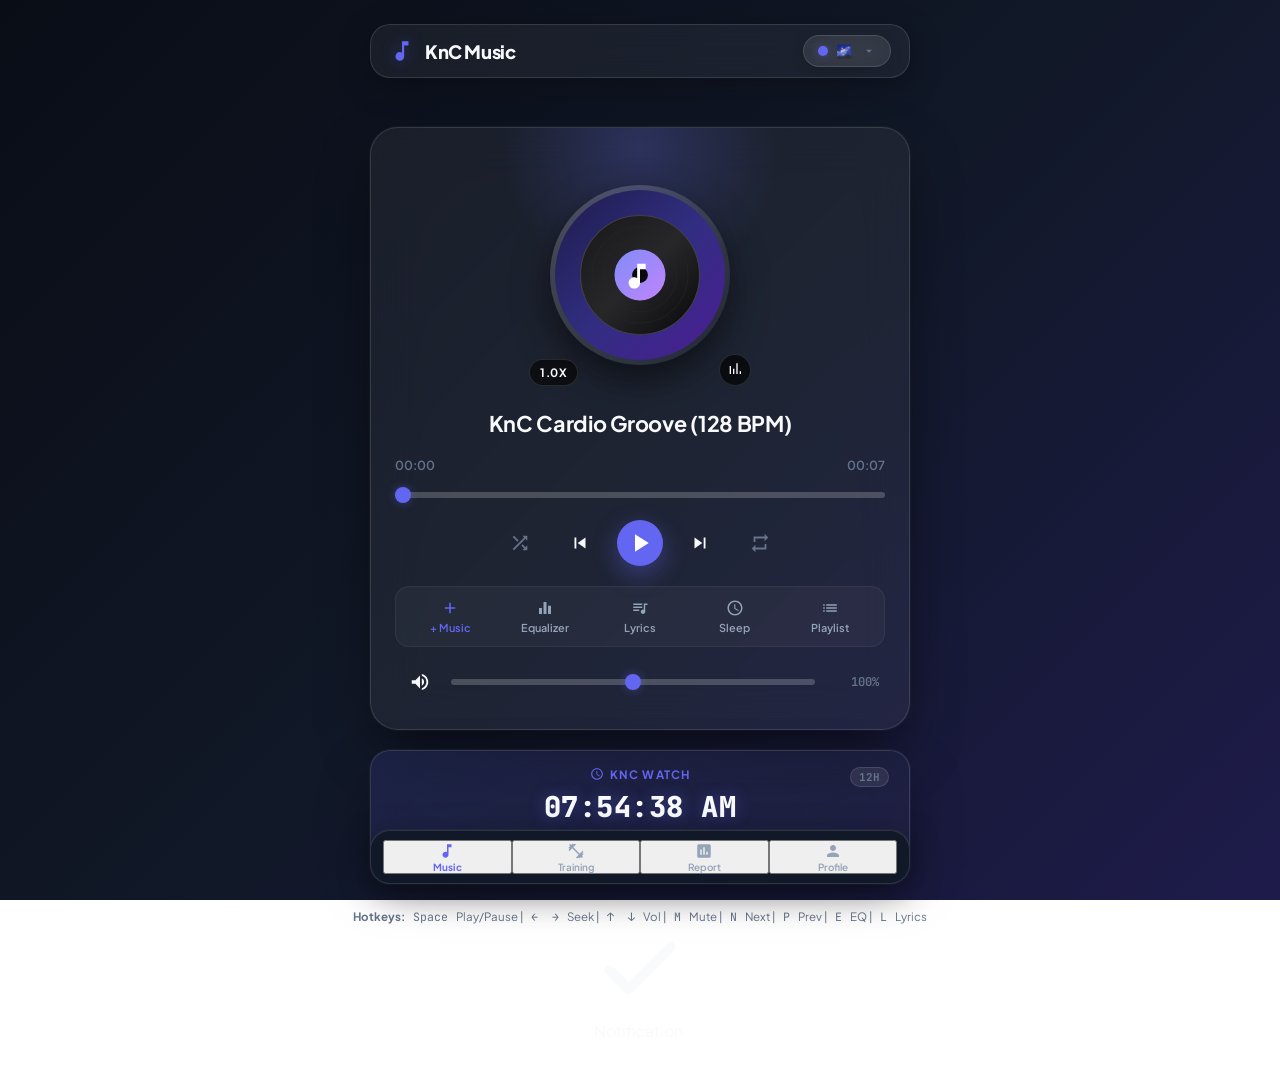
==== Music Player.html @ dfafde27 "Sync Musicplayer.html and Music Player.html with merged index.html" ====
<!DOCTYPE html>
<html lang="en" data-theme="indigo">
<head>
    <meta charset="UTF-8">
    <meta name="viewport" content="width=device-width, initial-scale=1.0, maximum-scale=1.0, user-scalable=no, viewport-fit=cover">
    <title>KnC Music & Wellness</title>

    <!-- FAVICON -->
    <link rel="icon" id="favicon" href="data:image/svg+xml;utf8,<svg xmlns='http://www.w3.org/2000/svg' viewBox='0 0 24 24' fill='%236366f1'><circle cx='12' cy='12' r='10'/></svg>">

    <!-- FONTS -->
    <link rel="preconnect" href="https://fonts.googleapis.com">
    <link rel="preconnect" href="https://fonts.gstatic.com" crossorigin>
    <link href="https://fonts.googleapis.com/css2?family=Plus+Jakarta+Sans:wght@300;400;500;600;700;800&family=JetBrains+Mono:wght@400;500;600;700&display=swap" rel="stylesheet">

    <!-- UNIFIED STYLESHEET -->
    <link rel="stylesheet" href="styles.css">
</head>
<body>

    <!-- SINGLE PAGE APPLICATION CONTAINER -->
    <div id="appContainer" class="app-root">

        <!-- =========================================================
             VIEW 1: MUSIC PLAYER & WATCH
             ========================================================= -->
        <section id="viewMusic" class="spa-view active" aria-label="Music Player">
<!-- TOP NAVIGATION BAR -->
    <header class="top-navbar">
        <div class="nav-brand">
            <svg class="nav-logo-icon" viewBox="0 0 24 24">
                <path d="M12 3v10.55c-.59-.34-1.27-.55-2-.55-2.21 0-4 1.79-4 4s1.79 4 4 4 4-1.79 4-4V7h4V3h-6z"/>
            </svg>
            <span>KnC Music</span>
        </div>

        <!-- CUSTOM STYLED THEME DROPDOWN (EMOJIS ONLY) -->
        <div class="theme-dropdown" id="themeDropdown">
            <button class="theme-trigger-btn" id="themeTriggerBtn" aria-haspopup="true" aria-expanded="false" title="Switch Theme">
                <span class="theme-dot" id="activeThemeDot"></span>
                <span id="activeThemeLabel">🌌</span>
                <svg class="theme-chevron" viewBox="0 0 24 24">
                    <path d="M7 10l5 5 5-5z"/>
                </svg>
            </button>
            <div class="theme-menu" id="themeMenu" role="menu">
                <button class="theme-option active" data-theme-val="indigo" data-theme-name="🌌" role="menuitem" title="Indigo Theme">
                    <div class="theme-option-left">
                        <span class="theme-swatch indigo"></span>
                        <span class="theme-emoji">🌌</span>
                    </div>
                    <svg class="theme-check" viewBox="0 0 24 24"><path d="M9 16.17L4.83 12l-1.42 1.41L9 19 21 7l-1.41-1.41z"/></svg>
                </button>
                <button class="theme-option" data-theme-val="cyberpunk" data-theme-name="⚡" role="menuitem" title="Cyberpunk Theme">
                    <div class="theme-option-left">
                        <span class="theme-swatch cyberpunk"></span>
                        <span class="theme-emoji">⚡</span>
                    </div>
                    <svg class="theme-check" viewBox="0 0 24 24"><path d="M9 16.17L4.83 12l-1.42 1.41L9 19 21 7l-1.41-1.41z"/></svg>
                </button>
                <button class="theme-option" data-theme-val="emerald" data-theme-name="🌿" role="menuitem" title="Emerald Theme">
                    <div class="theme-option-left">
                        <span class="theme-swatch emerald"></span>
                        <span class="theme-emoji">🌿</span>
                    </div>
                    <svg class="theme-check" viewBox="0 0 24 24"><path d="M9 16.17L4.83 12l-1.42 1.41L9 19 21 7l-1.41-1.41z"/></svg>
                </button>
                <button class="theme-option" data-theme-val="sunset" data-theme-name="🌅" role="menuitem" title="Sunset Theme">
                    <div class="theme-option-left">
                        <span class="theme-swatch sunset"></span>
                        <span class="theme-emoji">🌅</span>
                    </div>
                    <svg class="theme-check" viewBox="0 0 24 24"><path d="M9 16.17L4.83 12l-1.42 1.41L9 19 21 7l-1.41-1.41z"/></svg>
                </button>
                <button class="theme-option" data-theme-val="light" data-theme-name="☀️" role="menuitem" title="Light Theme">
                    <div class="theme-option-left">
                        <span class="theme-swatch light"></span>
                        <span class="theme-emoji">☀️</span>
                    </div>
                    <svg class="theme-check" viewBox="0 0 24 24"><path d="M9 16.17L4.83 12l-1.42 1.41L9 19 21 7l-1.41-1.41z"/></svg>
                </button>
            </div>
        </div>
    </header>

    <div class="app-container">
        <!-- MAIN PLAYER CARD -->
        <main class="player-card">
            <!-- Hidden elements for legacy script compatibility -->
            <span id="sourceBadge" style="display:none;">KnC Music</span>
            <span id="eqBadge" style="display:none;">EQ: Flat</span>

            <!-- VINYL COVER, REAL-TIME AUDIO VISUALIZER & COMPACT SPEED CONTROLLER -->
            <div class="cover-visualizer-container">
                <!-- SPEED CONTROLLER TO THE LEFT SIDE OF ALBUM CARD -->
                <button type="button" class="badge speed-badge cover-speed-btn" id="speedBadge" title="Cycle playback speed (0.5x - 2x)">1.0x</button>
                <canvas id="visualizerCanvas" width="260" height="260"></canvas>
                <div class="cover-wrapper" id="coverWrapper" title="Album Art">
                    <img src="data:image/svg+xml;utf8,<svg xmlns='http://www.w3.org/2000/svg' width='600' height='600' viewBox='0 0 600 600'><defs><linearGradient id='bg' x1='0%' y1='0%' x2='100%' y2='100%'><stop offset='0%' stop-color='%231e1b4b'/><stop offset='50%' stop-color='%23312e81'/><stop offset='100%' stop-color='%234c1d95'/></linearGradient><linearGradient id='vinyl' x1='0%' y1='0%' x2='100%' y2='100%'><stop offset='0%' stop-color='%2318181b'/><stop offset='50%' stop-color='%2327272a'/><stop offset='100%' stop-color='%2309090b'/></linearGradient><linearGradient id='accent' x1='0%' y1='0%' x2='100%' y2='100%'><stop offset='0%' stop-color='%23818cf8'/><stop offset='100%' stop-color='%23c084fc'/></linearGradient></defs><rect width='600' height='600' rx='40' fill='url(%23bg)'/><circle cx='300' cy='300' r='210' fill='url(%23vinyl)' stroke='%233f3f46' stroke-width='4'/><circle cx='300' cy='300' r='170' fill='none' stroke='%2327272a' stroke-width='2'/><circle cx='300' cy='300' r='130' fill='none' stroke='%2327272a' stroke-width='2'/><circle cx='300' cy='300' r='90' fill='url(%23accent)'/><circle cx='300' cy='300' r='28' fill='%2309090b'/><path d='M290 260v50.55c-2.95-1.7-6.35-2.75-10-2.75-11.05 0-20 8.95-20 20s8.95 20 20 20 20-8.95 20-20V280h20v-20h-30z' fill='%23ffffff'/></svg>" alt="Album Cover" class="cover-art" id="cover">
                </div>
                <button class="visualizer-toggle-btn" id="vizToggleBtn" title="Cycle visualizer modes">
                    <svg viewBox="0 0 24 24"><path d="M4 18h2V6H4v12zm5 0h2v-8H9v8zm5 0h2V2h-2v16zm5 0h2v-4h-2v4z"/></svg>
                </button>
            </div>

            <!-- TRACK DETAILS: DISPLAY ONLY MUSIC NAME -->
            <div class="track-details">
                <h1 class="track-title" id="title">No Music Loaded</h1>
            </div>

            <audio id="audio" preload="metadata"></audio>

            <!-- PROGRESS BAR -->
            <div class="progress-container">
                <div class="time-display">
                    <span id="currentTime">00:00</span>
                    <span id="duration">00:00</span>
                </div>
                <input type="range" id="progress" value="0" min="0" max="100" aria-label="Playback progress">
            </div>

            <!-- PLAYBACK CONTROLS ROW -->
            <div class="controls-row">
                <button class="icon-btn secondary" id="shuffle" title="Shuffle (S)" aria-label="Shuffle">
                    <svg viewBox="0 0 24 24"><path d="M10.59 9.17L5.41 4 4 5.41l5.17 5.17 1.42-1.41zM14.5 4l2.04 2.04L4 18.59 5.41 20 17.96 7.45 20 9.5V4h-5.5zm.33 9.41l-1.41 1.41 3.13 3.13L14.5 20H20v-5.5l-2.04 2.04-3.13-3.13z"/></svg>
                </button>
                <button class="icon-btn" id="prev" title="Previous (Left Arrow)" aria-label="Previous">
                    <svg viewBox="0 0 24 24"><path d="M6 6h2v12H6zm3.5 6 8.5 6V6z"/></svg>
                </button>
                <button class="icon-btn play-btn" id="play" title="Play (Spacebar)" aria-label="Play">
                    <svg viewBox="0 0 24 24"><path id="playPath" d="M8 5v14l11-7z"/></svg>
                </button>
                <button class="icon-btn" id="next" title="Next (Right Arrow)" aria-label="Next">
                    <svg viewBox="0 0 24 24"><path d="M16 6h2v12h-2zM6 6l8.5 6L6 18z"/></svg>
                </button>
                <button class="icon-btn secondary" id="repeat" title="Repeat Mode (R)" aria-label="Repeat">
                    <svg viewBox="0 0 24 24"><path d="M7 7h10v3l4-4-4-4v3H5v6h2V7zm10 10H7v-3l-4 4 4 4v-3h12v-6h-2v4z"/></svg>
                </button>
            </div>

            <!-- UTILITY BELT (+ MUSIC | EQUALIZER | LYRICS | SLEEP | PLAYLIST) -->
            <div class="quick-utils-bar">
                <!-- 1. + MUSIC -->
                <button class="util-btn accent-btn" id="addMusicBtn" title="Add Media Files (MP3, M4A, FLAC, WAV, MP4)">
                    <svg viewBox="0 0 24 24"><path d="M19 13h-6v6h-2v-6H5v-2h6V5h2v6h6v2z"/></svg>
                    <span>+ Music</span>
                </button>
                <!-- 2. EQUALIZER -->
                <button class="util-btn" id="openEqBtn" title="Graphic Equalizer">
                    <svg viewBox="0 0 24 24"><path d="M10 20h4V4h-4v16zm-6 0h4v-8H4v8zM16 9v11h4V9h-4z"/></svg>
                    <span>Equalizer</span>
                </button>
                <!-- 3. LYRICS -->
                <button class="util-btn" id="openLyricsBtn" title="View & Edit Lyrics">
                    <svg viewBox="0 0 24 24"><path d="M15 6H3v2h12V6zm0 4H3v2h12v-2zM3 16h8v-2H3v2zM17 6v8.18c-.31-.11-.65-.18-1-.18-1.66 0-3 1.34-3 3s1.34 3 3 3 3-1.34 3-3V8h3V6h-5z"/></svg>
                    <span>Lyrics</span>
                </button>
                <!-- 4. SLEEP -->
                <button class="util-btn" id="openSleepBtn" title="Sleep Timer">
                    <svg viewBox="0 0 24 24"><path d="M11.99 2C6.47 2 2 6.48 2 12s4.47 10 9.99 10C17.52 22 22 17.52 22 12S17.52 2 11.99 2zM12 20c-4.42 0-8-3.58-8-8s3.58-8 8-8 8 3.58 8 8-3.58 8-8 8zm.5-13H11v6l5.25 3.15.75-1.23-4.5-2.67z"/></svg>
                    <span>Sleep</span>
                </button>
                <!-- 5. PLAYLIST -->
                <button class="util-btn" id="openPlaylistDrawerBtn" title="Open Playlist">
                    <svg viewBox="0 0 24 24"><path d="M3 13h2v-2H3v2zm0 4h2v-2H3v2zm0-8h2V7H3v2zm4 4h14v-2H7v2zm0 4h14v-2H7v2zM7 7v2h14V7H7z"/></svg>
                    <span>Playlist</span>
                </button>
            </div>

            <!-- VOLUME CONTROLLER WITH 200% GAIN -->
            <div class="volume-container">
                <button class="icon-btn" id="muteBtn" title="Toggle Mute (M)" aria-label="Mute" style="padding: 8px;">
                    <svg id="volIcon" viewBox="0 0 24 24">
                        <path d="M3 10v4h4l5 5V5L7 10H3z"/>
                        <path id="volWave1" d="M16.5 12a4.5 4.5 0 0 0-2.5-4v8a4.5 4.5 0 0 0 2.5-4z"/>
                        <path id="volWave2" d="M14 3.23v2.06c2.89.86 5 3.54 5 6.71s-2.11 5.85-5 6.71v2.06c4.01-.91 7-4.49 7-8.77s-2.99-7.86-7-8.77z"/>
                    </svg>
                </button>
                <input type="range" id="volume" min="0" max="2" step="0.01" value="1" aria-label="Volume (up to 200%)">
                <span class="volume-label" id="volPercent">100%</span>
            </div>

            <input type="file" id="fileInput" multiple accept="audio/*,.mp3,.m4a,.mp4,.wav,.ogg,.opus,.flac,.aac,.wma" class="hidden-file-input">
        </main>

        <!-- CENTERED WATCH & CLOCK WITH 12/24H TOGGLE -->
        <section class="watch-card">
            <div class="watch-top-row">
                <div class="watch-header">
                    <svg viewBox="0 0 24 24"><path d="M11.99 2C6.47 2 2 6.48 2 12s4.47 10 9.99 10C17.52 22 22 17.52 22 12S17.52 2 11.99 2zM12 20c-4.42 0-8-3.58-8-8s3.58-8 8-8 8 3.58 8 8-3.58 8-8 8zm.5-13H11v6l5.25 3.15.75-1.23-4.5-2.67z"/></svg>
                    <span>KnC Watch</span>
                </div>
                <button class="time-format-btn" id="timeFormatBtn" title="Toggle 12H / 24H Format">12H</button>
            </div>
            <div class="clock-time" id="clockTime">00:00:00 AM</div>
            <div class="clock-date" id="clockDate">Loading Date...</div>
            <div class="sleep-timer-badge" id="sleepTimerBadge">
                <svg style="width:14px; height:14px; fill:currentColor;" viewBox="0 0 24 24"><path d="M12 2C6.5 2 2 6.5 2 12s4.5 10 10 10 10-4.5 10-10S17.5 2 12 2zm0 18c-4.41 0-8-3.59-8-8s3.59-8 8-8 8 3.59 8 8-3.59 8-8 8zm.5-13H11v6l5.2 3.2.8-1.3-4.5-2.7V7z"/></svg>
                <span id="sleepCountdown">30:00</span>
            </div>
        </section>
    </div>

    <!-- HALF-SCREEN PLAYLIST DRAWER / CARD -->
    <div class="drawer-backdrop" id="playlistDrawer">
        <div class="drawer-card">
            <div class="drawer-header">
                <div class="drawer-title-group">
                    <div class="drawer-title">
                        <svg style="width:20px; height:20px; fill:var(--accent);" viewBox="0 0 24 24"><path d="M3 13h2v-2H3v2zm0 4h2v-2H3v2zm0-8h2V7H3v2zm4 4h14v-2H7v2zm0 4h14v-2H7v2zM7 7v2h14V7H7z"/></svg>
                        <span>Playlist</span>
                    </div>
                    <span class="track-count" id="trackCount">0 tracks</span>
                </div>
                <div class="drawer-actions">
                    <button class="nav-btn" id="drawerAddBtn">+ Add</button>
                    <button class="nav-btn" id="clearLibraryBtn" style="color:var(--danger);">Clear</button>
                    <button class="modal-close" data-close="playlistDrawer" aria-label="Close">
                        <svg viewBox="0 0 24 24"><path d="M19 6.41L17.59 5 12 10.59 6.41 5 5 6.41 10.59 12 5 17.59 6.41 19 12 13.41 17.59 19 19 17.59 13.41 12z"/></svg>
                    </button>
                </div>
            </div>

            <div class="playlist-scroll">
                <ul class="playlist-list" id="playlist">
                    <!-- Populated by JavaScript -->
                </ul>
                <div class="empty-playlist-msg" id="emptyPlaylistMsg">
                    <svg style="width:36px; height:36px; fill:var(--text-muted);" viewBox="0 0 24 24"><path d="M12 3v10.55c-.59-.34-1.27-.55-2-.55-2.21 0-4 1.79-4 4s1.79 4 4 4 4-1.79 4-4V7h4V3h-6z"/></svg>
                    <span>Playlist is empty. Tap <strong>"+ Add"</strong> to import your music!</span>
                </div>
            </div>
        </div>
    </div>

    <!-- EQUALIZER MODAL -->
    <div class="modal-backdrop" id="eqModal">
        <div class="modal-dialog">
            <div class="modal-header">
                <div class="modal-title">
                    <svg style="width:20px; height:20px; fill:var(--accent);" viewBox="0 0 24 24"><path d="M10 20h4V4h-4v16zm-6 0h4v-8H4v8zM16 9v11h4V9h-4z"/></svg>
                    <span>5-Band Graphic Equalizer</span>
                </div>
                <button class="modal-close" data-close="eqModal" aria-label="Close">
                    <svg viewBox="0 0 24 24"><path d="M19 6.41L17.59 5 12 10.59 6.41 5 5 6.41 10.59 12 5 17.59 6.41 19 12 13.41 17.59 19 19 17.59 13.41 12z"/></svg>
                </button>
            </div>
            <div class="eq-presets-row" id="eqPresets">
                <button class="eq-preset-chip active" data-preset="flat">Flat</button>
                <button class="eq-preset-chip" data-preset="bass">Bass Boost</button>
                <button class="eq-preset-chip" data-preset="vocal">Vocal Boost</button>
                <button class="eq-preset-chip" data-preset="rock">Rock</button>
                <button class="eq-preset-chip" data-preset="pop">Pop</button>
                <button class="eq-preset-chip" data-preset="jazz">Jazz</button>
                <button class="eq-preset-chip" data-preset="electronic">Electronic</button>
                <button class="eq-preset-chip" data-preset="acoustic">Acoustic</button>
            </div>
            <div class="eq-sliders-container">
                <div class="eq-band">
                    <span class="eq-gain-val" id="eqVal0">0dB</span>
                    <input type="range" class="eq-slider" id="eqBand0" data-index="0" min="-12" max="12" step="0.5" value="0" orient="vertical">
                    <span class="eq-freq-label">60Hz</span>
                </div>
                <div class="eq-band">
                    <span class="eq-gain-val" id="eqVal1">0dB</span>
                    <input type="range" class="eq-slider" id="eqBand1" data-index="1" min="-12" max="12" step="0.5" value="0" orient="vertical">
                    <span class="eq-freq-label">250Hz</span>
                </div>
                <div class="eq-band">
                    <span class="eq-gain-val" id="eqVal2">0dB</span>
                    <input type="range" class="eq-slider" id="eqBand2" data-index="2" min="-12" max="12" step="0.5" value="0" orient="vertical">
                    <span class="eq-freq-label">1kHz</span>
                </div>
                <div class="eq-band">
                    <span class="eq-gain-val" id="eqVal3">0dB</span>
                    <input type="range" class="eq-slider" id="eqBand3" data-index="3" min="-12" max="12" step="0.5" value="0" orient="vertical">
                    <span class="eq-freq-label">4kHz</span>
                </div>
                <div class="eq-band">
                    <span class="eq-gain-val" id="eqVal4">0dB</span>
                    <input type="range" class="eq-slider" id="eqBand4" data-index="4" min="-12" max="12" step="0.5" value="0" orient="vertical">
                    <span class="eq-freq-label">12kHz</span>
                </div>
            </div>
            <div style="text-align: right;">
                <button class="nav-btn" id="resetEqBtn">Reset to Flat</button>
            </div>
        </div>
    </div>

    <!-- LYRICS MODAL -->
    <div class="modal-backdrop" id="lyricsModal">
        <div class="modal-dialog">
            <div class="modal-header">
                <div class="modal-title">
                    <svg style="width:20px; height:20px; fill:var(--accent);" viewBox="0 0 24 24"><path d="M15 6H3v2h12V6zm0 4H3v2h12v-2zM3 16h8v-2H3v2zM17 6v8.18c-.31-.11-.65-.18-1-.18-1.66 0-3 1.34-3 3s1.34 3 3 3 3-1.34 3-3V8h3V6h-5z"/></svg>
                    <span>Lyrics</span>
                </div>
                <button class="modal-close" data-close="lyricsModal" aria-label="Close">
                    <svg viewBox="0 0 24 24"><path d="M19 6.41L17.59 5 12 10.59 6.41 5 5 6.41 10.59 12 5 17.59 6.41 19 12 13.41 17.59 19 19 17.59 13.41 12z"/></svg>
                </button>
            </div>
            <div class="lyrics-container" id="lyricsDisplay">
                <p class="lyric-line">No lyrics loaded.</p>
            </div>
            <textarea class="lyrics-editor" id="lyricsEditor" placeholder="Paste or type synced lyrics here... e.g. [00:12.50] Lyric line"></textarea>
            <div class="lyrics-actions">
                <button class="nav-btn" id="toggleEditLyricsBtn">Edit Lyrics</button>
                <button class="nav-btn" id="saveLyricsBtn" style="display:none; background:var(--accent);">Save</button>
            </div>
        </div>
    </div>

    <!-- SLEEP TIMER MODAL -->
    <div class="modal-backdrop" id="sleepModal">
        <div class="modal-dialog">
            <div class="modal-header">
                <div class="modal-title">
                    <svg style="width:20px; height:20px; fill:var(--accent);" viewBox="0 0 24 24"><path d="M11.99 2C6.47 2 2 6.48 2 12s4.47 10 9.99 10C17.52 22 22 17.52 22 12S17.52 2 11.99 2zM12 20c-4.42 0-8-3.58-8-8s3.58-8 8-8 8 3.58 8 8-3.58 8-8 8zm.5-13H11v6l5.25 3.15.75-1.23-4.5-2.67z"/></svg>
                    <span>Sleep Timer</span>
                </div>
                <button class="modal-close" data-close="sleepModal" aria-label="Close">
                    <svg viewBox="0 0 24 24"><path d="M19 6.41L17.59 5 12 10.59 6.41 5 5 6.41 10.59 12 5 17.59 6.41 19 12 13.41 17.59 19 19 17.59 13.41 12z"/></svg>
                </button>
            </div>
            <p style="font-size:0.85rem; color:var(--text-secondary); margin-bottom:16px;">
                Audio playback will smoothly fade out and pause when timer ends.
            </p>
            <div class="sleep-timer-grid">
                <button class="sleep-chip" data-minutes="5">5 Min</button>
                <button class="sleep-chip" data-minutes="15">15 Min</button>
                <button class="sleep-chip" data-minutes="30">30 Min</button>
                <button class="sleep-chip" data-minutes="45">45 Min</button>
                <button class="sleep-chip" data-minutes="60">1 Hour</button>
                <button class="sleep-chip" data-minutes="end">End of Track</button>
            </div>
            <div style="text-align: right;">
                <button class="nav-btn" id="cancelSleepBtn" style="color:var(--danger);">Cancel Timer</button>
            </div>
        </div>
    </div>

    <!-- FOOTER KEYBOARD SHORTCUTS -->
    <footer class="shortcuts-bar">
        <span><strong>Hotkeys:</strong> <kbd>Space</kbd> Play/Pause | <kbd>←</kbd> <kbd>→</kbd> Seek | <kbd>↑</kbd> <kbd>↓</kbd> Vol | <kbd>M</kbd> Mute | <kbd>N</kbd> Next | <kbd>P</kbd> Prev | <kbd>E</kbd> EQ | <kbd>L</kbd> Lyrics</span>
    </footer>
        </section>

        <!-- =========================================================
             VIEW 2: TRAINING & WORKOUTS
             ========================================================= -->
        <section id="viewTraining" class="spa-view" aria-label="Training & Workouts">
<!-- BACK TO MUSIC PLAYER BUTTON (DESKTOP ONLY via CSS media query) -->
    <button class="page-back-button" type="button" aria-label="Go back to Music Player" title="Back to KnC Music">
        <svg viewBox="0 0 24 24" fill="none" stroke="currentColor" stroke-linecap="round" stroke-linejoin="round">
            <polyline points="15 18 9 12 15 6"></polyline>
        </svg>
    </button>

    <main class="training-container">
        
        <!-- TOP HEADER -->
        <header class="training-header">
            <div class="header-brand">
                <div class="brand-badge" aria-hidden="true">
                    <svg viewBox="0 0 24 24"><path d="M20.57 14.86L22 13.43 20.57 12 17 15.57 8.43 7 12 3.43 10.57 2 9.14 3.43 7.71 2 5.57 4.14 4.14 2.71 2.71 4.14l1.43 1.43L2 7.71l1.43 1.43L2 10.57 3.43 12 7 8.43 15.57 17 12 20.57 13.43 22l1.43-1.43L16.29 22l2.14-2.14 1.43 1.43 1.43-1.43-1.43-1.43L22 16.29z"/></svg>
                </div>
                <div class="brand-titles">
                    <h1>KnC Training</h1>
                    <p>Daily Home &amp; Gym Workouts</p>
                </div>
            </div>
            <div class="header-right-group">
                <div class="header-music-card" id="headerMusicCardTraining" role="region" aria-label="Music Mini Player">
                    <a href="index.html" class="hm-info" id="hmInfoTraining" title="Open KnC Music Player">
                        <span class="hm-wave">
                            <span class="hm-bar"></span>
                            <span class="hm-bar"></span>
                            <span class="hm-bar"></span>
                        </span>
                        <span class="hm-title" id="hmTitleTraining">KnC Music</span>
                    </a>
                    <div class="hm-controls">
                        <button type="button" class="hm-btn hm-play-btn" id="hmPlayBtnTraining" title="Play / Pause" aria-label="Play or Pause">
                            <svg class="hm-icon-play" viewBox="0 0 24 24"><polygon points="6 4 20 12 6 20 6 4"></polygon></svg>
                            <svg class="hm-icon-pause" viewBox="0 0 24 24"><line x1="8" y1="5" x2="8" y2="19"></line><line x1="16" y1="5" x2="16" y2="19"></line></svg>
                        </button>
                        <button type="button" class="hm-btn hm-next-btn" id="hmNextBtnTraining" title="Next Track" aria-label="Next Track">
                            <svg viewBox="0 0 24 24"><polygon points="5 4 15 12 5 20 5 4"></polygon><line x1="19" y1="5" x2="19" y2="19"></line></svg>
                        </button>
                        <button type="button" class="hm-btn hm-close-btn" id="hmCloseBtnTraining" title="Close mini-player" aria-label="Close music mini-player">
                            <svg viewBox="0 0 24 24"><line x1="18" y1="6" x2="6" y2="18"></line><line x1="6" y1="6" x2="18" y2="18"></line></svg>
                        </button>
                    </div>
                </div>
                <div class="header-date-badge" id="currentDateBadge">
                    <span class="live-dot"></span>
                    <span id="dateText">Today</span>
                </div>
            </div>
        </header>

        <!-- MAJOR MODE SWITCHER: HOME VS GYM -->
        <nav class="mode-nav-tabs" aria-label="Workout Modes">
            <button type="button" class="mode-tab-btn active" id="tabHome" aria-selected="true" role="tab">
                <svg viewBox="0 0 24 24" fill="none" stroke="currentColor" stroke-linecap="round" stroke-linejoin="round">
                    <path d="M3 9l9-7 9 7v11a2 2 0 0 1-2 2H5a2 2 0 0 1-2-2z"></path>
                    <polyline points="9 22 9 12 15 12 15 22"></polyline>
                </svg>
                <span>Home Workouts</span>
            </button>
            <button type="button" class="mode-tab-btn" id="tabGym" aria-selected="false" role="tab">
                <svg viewBox="0 0 24 24" fill="none" stroke="currentColor" stroke-linecap="round" stroke-linejoin="round">
                    <path d="M6 5v14M18 5v14M2 9v6M22 9v6M6 12h12"></path>
                </svg>
                <span>Gym Workouts</span>
            </button>
        </nav>

        <!-- ========================================================= -->
        <!-- VIEW 1: HOME WORKOUTS (Exactly 10: 2 Warm-up + 6 Main + 2 Warm-down) -->
        <!-- ========================================================= -->
        <section class="glass-card" id="homeWorkoutsView" role="tabpanel" aria-labelledby="tabHome">
            
            <div class="card-header-row">
                <div class="card-title-group">
                    <div class="card-icon">
                        <svg viewBox="0 0 24 24" fill="none" stroke="currentColor" stroke-linecap="round" stroke-linejoin="round">
                            <polygon points="13 2 3 14 12 14 11 22 21 10 12 10 13 2"></polygon>
                        </svg>
                    </div>
                    <div>
                        <h2 class="card-title">Daily Whole-Body Home Routine</h2>
                    </div>
                </div>

                <!-- SUB-COLUMNS: Without vs With Equipments -->
                <div class="submode-selector" role="radiogroup" aria-label="Equipment requirement">
                    <button type="button" class="submode-btn active" id="btnNoEquipment" role="radio" aria-checked="true">
                        <svg width="15" height="15" viewBox="0 0 24 24" fill="none" stroke="currentColor" stroke-width="2.2"><path d="M12 2a10 10 0 1 0 10 10A10 10 0 0 0 12 2zm0 18a8 8 0 1 1 8-8 8 8 0 0 1-8 8z"/></svg>
                        <span>Without Equipment</span>
                    </button>
                    <button type="button" class="submode-btn" id="btnWithEquipment" role="radio" aria-checked="false">
                        <svg width="15" height="15" viewBox="0 0 24 24" fill="none" stroke="currentColor" stroke-width="2.2"><rect x="2" y="6" width="20" height="12" rx="2"></rect><circle cx="12" cy="12" r="2"></circle></svg>
                        <span>With Equipment</span>
                    </button>
                </div>
            </div>

            <!-- CONTROLS: LEVEL PILLS & ACTIONS -->
            <div class="home-controls-row">
                <div class="level-pills" role="radiogroup" aria-label="Workout Level">
                    <button type="button" class="level-pill" data-level="beginner">Beginner</button>
                    <button type="button" class="level-pill active" data-level="intermediate">Intermediate</button>
                    <button type="button" class="level-pill" data-level="advanced">Advanced</button>
                </div>

                <div class="home-actions-group">
                    <button type="button" class="action-pill-btn primary" id="openCustomExerciseHomeBtn">
                        <span>+ Custom Exercise</span>
                    </button>
                    <button type="button" class="action-pill-btn" id="regenerateDailyBtn" title="Shuffle today's mix">
                        <svg viewBox="0 0 24 24" fill="none" stroke="currentColor" stroke-width="2.2" stroke-linecap="round" stroke-linejoin="round">
                            <polyline points="23 4 23 10 17 10"></polyline>
                            <polyline points="1 20 1 14 7 14"></polyline>
                            <path d="M3.51 9a9 9 0 0 1 14.85-3.36L23 10M1 14l4.64 4.36A9 9 0 0 0 20.49 15"></path>
                        </svg>
                        <span>Shuffle Mix</span>
                    </button>
                </div>
            </div>

            <!-- DAILY PROGRESS STRIP -->
            <div class="daily-meta-strip">
                <div class="meta-strip-left">
                    <span>10 Workouts: 2 Warm-Ups • 6 Main • 2 Warm-Downs</span>
                </div>
                <div class="header-date-badge" id="completionCounter">0 / 10 Done</div>
            </div>

            <!-- 10 EXERCISE LIST CARDS -->
            <div class="exercise-grid" id="homeExerciseGrid">
                <!-- Dynamically populated by JS (10 workouts) -->
            </div>

        </section>

        <!-- ========================================================= -->
        <!-- VIEW 2: GYM WORKOUTS                                      -->
        <!-- ========================================================= -->
        <section class="glass-card" id="gymWorkoutsView" role="tabpanel" aria-labelledby="tabGym" style="display: none;">
            
            <!-- STEP 1: CHOOSING PAGE -->
            <div id="gymChoosingView">
                <div class="card-header-row">
                    <div class="card-title-group">
                        <div class="card-icon">
                            <svg viewBox="0 0 24 24" fill="none" stroke="currentColor" stroke-linecap="round" stroke-linejoin="round">
                                <path d="M6 5v14M18 5v14M2 9v6M22 9v6M6 12h12"></path>
                            </svg>
                        </div>
                        <div>
                            <h2 class="card-title">Choose Body Workouts</h2>
                            <p style="font-size: 0.78rem; color: var(--text-secondary);">Select a muscle group, configure sets (10 reps each), and tap Done</p>
                        </div>
                    </div>
                    <button type="button" class="action-pill-btn primary" id="openCustomExerciseGymBtn">
                        <span>+ Custom Exercise</span>
                    </button>
                </div>

                <!-- SINGLE BODY PART SELECTION (One at a time) -->
                <div class="body-parts-tabs-row">
                    <div class="body-parts-tabs" id="bodyPartsTabs" role="tablist" aria-label="Body parts">
                        <button type="button" class="body-part-tab active" data-part="chest" role="tab" aria-selected="true">🦾 Chest</button>
                        <button type="button" class="body-part-tab" data-part="back" role="tab" aria-selected="false">🎒 Back</button>
                        <button type="button" class="body-part-tab" data-part="shoulders" role="tab" aria-selected="false">🎯 Shoulders</button>
                        <button type="button" class="body-part-tab" data-part="biceps" role="tab" aria-selected="false">💪 Biceps</button>
                        <button type="button" class="body-part-tab" data-part="triceps" role="tab" aria-selected="false">⚡ Triceps</button>
                        <button type="button" class="body-part-tab" data-part="legs" role="tab" aria-selected="false">🦵 Legs</button>
                        <button type="button" class="body-part-tab" data-part="abs" role="tab" aria-selected="false">🧱 Abs</button>
                    </div>
                </div>

                <!-- EXERCISE CATALOG FOR SELECTED BODY PART -->
                <div class="catalog-container" id="gymCatalogList">
                    <!-- Loaded dynamically based on active single body part -->
                </div>

                <!-- BOTTOM SELECTION SUMMARY & DONE BUTTON -->
                <div class="choosing-bottom-bar" id="choosingBottomBar">
                    <div class="selection-count-text">
                        Selected: <span id="selectedCountNumber">0</span> Workouts
                    </div>
                    <button type="button" class="done-btn" id="gymDoneBtn">
                        <span>Done</span>
                        <svg width="18" height="18" viewBox="0 0 24 24" fill="none" stroke="currentColor" stroke-width="2.5"><polyline points="9 18 15 12 9 6"></polyline></svg>
                    </button>
                </div>
            </div>

            <!-- STEP 2: WORKOUT PLAN PAGE (Not below choosing page, distinct separate view) -->
            <div id="gymPlanView">
                <div class="plan-top-nav">
                    <button type="button" class="edit-workout-btn" id="gymEditWorkoutBtn">
                        <svg viewBox="0 0 24 24" fill="none" stroke="currentColor" stroke-width="2.5"><polyline points="15 18 9 12 15 6"></polyline></svg>
                        <span>Edit Workout</span>
                    </button>
                    <div class="header-date-badge" id="planDoneCounter">0 Done</div>
                </div>

                <div class="plan-list-wrapper" id="planListWrapper">
                    <!-- Automatically includes 2 Warm-ups, Chosen Workouts, 2 Warm-downs -->
                </div>
            </div>

        </section>

    </main>

    <!-- CUSTOM EXERCISE MODAL DIALOG -->
    <div class="modal-backdrop-custom" id="customExerciseModal" role="dialog" aria-modal="true" aria-labelledby="customExHeading">
        <div class="custom-card-modal">
            <h3 id="customExHeading" style="font-size: 1.1rem; font-weight: 800;">Create Custom Exercise</h3>
            
            <div class="modal-field">
                <label class="modal-label" for="customExName">Exercise Name</label>
                <input type="text" id="customExName" class="modal-input" placeholder="e.g. Incline Cable Curls, Weighted Dips" maxlength="50">
            </div>

            <div class="modal-field">
                <label class="modal-label" for="customExType">Workout Mode</label>
                <select id="customExType" class="modal-select">
                    <option value="gym">Gym Workout</option>
                    <option value="home">Home Workout</option>
                </select>
            </div>

            <div class="modal-field" id="customBodyPartField">
                <label class="modal-label" for="customExBodyPart">Body Part / Category</label>
                <select id="customExBodyPart" class="modal-select">
                    <option value="chest">Chest</option>
                    <option value="back">Back</option>
                    <option value="shoulders">Shoulders</option>
                    <option value="biceps">Biceps</option>
                    <option value="triceps">Triceps</option>
                    <option value="legs">Legs</option>
                    <option value="abs">Abs</option>
                </select>
            </div>

            <div class="modal-field">
                <label class="modal-label" for="customExEquip">Equipment</label>
                <input type="text" id="customExEquip" class="modal-input" placeholder="e.g. Cables, Dumbbells, Bodyweight" maxlength="40">
            </div>

            <div class="modal-field">
                <label class="modal-label" for="customExSets">Default Sets (10 Reps Each)</label>
                <input type="number" id="customExSets" class="modal-input" min="1" max="8" value="3">
            </div>

            <div class="modal-actions">
                <button type="button" class="btn-modal cancel" id="cancelCustomExBtn">Cancel</button>
                <button type="button" class="btn-modal submit" id="saveCustomExBtn">Save Exercise</button>
            </div>
        </div>
    </div>

    <!-- FLOATING BELT (Quick Access Navigation Across All Pages except Profile) -->
    

    <!-- TOAST NOTIFICATION -->
    

    <!-- MAIN SCRIPT -->
    

    <!-- NAVIGATION CONTROLLER SCRIPT (Handles circular back button and browser history) -->
    
    <!-- CROSS-PAGE AUDIO SYNC & TOP-RIGHT FLOATING PILL -->
        </section>

        <!-- =========================================================
             VIEW 3: REPORTS & BODY ANALYTICS
             ========================================================= -->
        <section id="viewReport" class="spa-view" aria-label="Reports & Analytics">
<!-- BACK TO MUSIC PLAYER BUTTON (DESKTOP ONLY via CSS media query) -->
    <button class="page-back-button" type="button" aria-label="Go back to Music Player" title="Back to KnC Music">
        <svg viewBox="0 0 24 24" fill="none" stroke="currentColor" stroke-linecap="round" stroke-linejoin="round">
            <polyline points="15 18 9 12 15 6"></polyline>
        </svg>
    </button>

    <main class="report-container">
        
        <!-- HEADER -->
        <header class="report-header">
            <div class="header-brand">
                <div class="brand-badge" aria-hidden="true">
                    <svg viewBox="0 0 24 24"><path d="M14 2H6c-1.1 0-2 .9-2 2v16c0 1.1.9 2 2 2h12c1.1 0 2-.9 2-2V8l-6-6zm-1 1.5L18.5 9H13V3.5zM8 13h8v1.5H8V13zm0 3h8v1.5H8V16zm0-6h2v1.5H8V10z"/></svg>
                </div>
                <div class="brand-titles">
                    <h1>KnC Report</h1>
                    <p>Workout History &amp; Body Analytics</p>
                </div>
            </div>
            <div class="header-music-card" id="headerMusicCardReport" role="region" aria-label="Music Mini Player">
                <a href="index.html" class="hm-info" id="hmInfoReport" title="Open KnC Music Player">
                    <span class="hm-wave">
                        <span class="hm-bar"></span>
                        <span class="hm-bar"></span>
                        <span class="hm-bar"></span>
                    </span>
                    <span class="hm-title" id="hmTitleReport">KnC Music</span>
                </a>
                <div class="hm-controls">
                    <button type="button" class="hm-btn hm-play-btn" id="hmPlayBtnReport" title="Play / Pause" aria-label="Play or Pause">
                        <svg class="hm-icon-play" viewBox="0 0 24 24"><polygon points="6 4 20 12 6 20 6 4"></polygon></svg>
                        <svg class="hm-icon-pause" viewBox="0 0 24 24"><line x1="8" y1="5" x2="8" y2="19"></line><line x1="16" y1="5" x2="16" y2="19"></line></svg>
                    </button>
                    <button type="button" class="hm-btn hm-next-btn" id="hmNextBtnReport" title="Next Track" aria-label="Next Track">
                        <svg viewBox="0 0 24 24"><polygon points="5 4 15 12 5 20 5 4"></polygon><line x1="19" y1="5" x2="19" y2="19"></line></svg>
                    </button>
                    <button type="button" class="hm-btn hm-close-btn" id="hmCloseBtnReport" title="Close mini-player" aria-label="Close music mini-player">
                        <svg viewBox="0 0 24 24"><line x1="18" y1="6" x2="6" y2="18"></line><line x1="6" y1="6" x2="18" y2="18"></line></svg>
                    </button>
                </div>
            </div>
        </header>

        <!-- ========================================================= -->
        <!-- 1. CALENDAR SUMMARY CARD                                  -->
        <!-- ========================================================= -->
        <section class="glass-card" aria-labelledby="calHeading">
            <div class="card-header-bar">
                <div class="card-title-group">
                    <div class="card-icon">
                        <svg viewBox="0 0 24 24" fill="none" stroke="currentColor" stroke-linecap="round" stroke-linejoin="round">
                            <rect x="3" y="4" width="18" height="18" rx="2" ry="2"></rect>
                            <line x1="16" y1="2" x2="16" y2="6"></line>
                            <line x1="8" y1="2" x2="8" y2="6"></line>
                            <line x1="3" y1="10" x2="21" y2="10"></line>
                        </svg>
                    </div>
                    <div>
                        <h2 id="calHeading" class="card-title">Calendar Summary</h2>
                        <p class="card-subtitle">Tap any completed day to inspect the workout breakdown</p>
                    </div>
                </div>

                <!-- MONTH NAVIGATOR (Can scroll back to previous months, future blocked) -->
                <div class="month-nav">
                    <button type="button" class="month-btn" id="prevMonthBtn" title="Previous Month">
                        <svg viewBox="0 0 24 24" fill="none" stroke="currentColor"><polyline points="15 18 9 12 15 6"></polyline></svg>
                    </button>
                    <span class="month-title" id="currentMonthTitle">October 2026</span>
                    <button type="button" class="month-btn" id="nextMonthBtn" title="Next Month" disabled>
                        <svg viewBox="0 0 24 24" fill="none" stroke="currentColor"><polyline points="9 18 15 12 9 6"></polyline></svg>
                    </button>
                </div>
            </div>

            <!-- TOGGLE: HOME WORKOUTS SUMMARY VS GYM SUMMARY -->
            <div class="calendar-controls">
                <div class="summary-toggle-pill" role="radiogroup" aria-label="Workout Mode Summary">
                    <button type="button" class="summary-toggle-btn active" id="toggleHome" role="radio" aria-checked="true">
                        <span>🏠 Home Workouts</span>
                    </button>
                    <button type="button" class="summary-toggle-btn" id="toggleGym" role="radio" aria-checked="false">
                        <span>🏋️ Gym Summary</span>
                    </button>
                </div>
            </div>

            <!-- INTERACTIVE CALENDAR GRID -->
            <div class="calendar-grid" id="calendarGrid">
                <!-- Populated dynamically via JS -->
            </div>

            <!-- WORKOUT DAY DETAILS POPUP (Opens on pressing a trained day) -->
            <div class="day-detail-panel" id="dayDetailPanel">
                <div class="detail-panel-top">
                    <div>
                        <h3 class="detail-date-title" id="detailDateTitle">Date</h3>
                        <span style="font-size: 0.74rem; color: var(--accent); font-weight: 700;" id="detailTypeBadge">Home Workout</span>
                    </div>
                    <button type="button" class="detail-close-btn" id="closeDetailBtn" title="Close">×</button>
                </div>
                <div class="detail-exercise-list" id="detailExerciseList">
                    <!-- Populated dynamically -->
                </div>

                <!-- DAY WELLNESS SUMMARY IN DRAWER -->
                <div class="detail-wellness-card" id="detailWellnessCard">
                    <div class="detail-wellness-title">Day's Wellness &amp; Fuel</div>
                    <div class="detail-wellness-row">
                        <div class="detail-wellness-item">
                            <span class="detail-wellness-icon">💧</span>
                            <div>
                                <span class="detail-wellness-lbl">Hydration</span>
                                <span class="detail-wellness-val" id="detailWaterVal">—</span>
                            </div>
                        </div>
                        <div class="detail-wellness-item">
                            <span class="detail-wellness-icon">🥗</span>
                            <div>
                                <span class="detail-wellness-lbl">Nutrition</span>
                                <span class="detail-wellness-val" id="detailCalVal">—</span>
                            </div>
                        </div>
                    </div>
                </div>
            </div>
        </section>

        <!-- ========================================================= -->
        <!-- 2. HISTORY & RECORDS CARD                                 -->
        <!-- ========================================================= -->
        <section class="glass-card" aria-labelledby="recordsHeading">
            <div class="card-header-bar">
                <div class="card-title-group">
                    <div class="card-icon">
                        <svg viewBox="0 0 24 24" fill="none" stroke="currentColor" stroke-linecap="round" stroke-linejoin="round">
                            <circle cx="12" cy="8" r="7"></circle>
                            <polyline points="8.21 13.89 7 23 12 20 17 23 15.79 13.88"></polyline>
                        </svg>
                    </div>
                    <div>
                        <h2 id="recordsHeading" class="card-title">Training Records &amp; Milestones</h2>
                        <p class="card-subtitle">Consistency streak and lifetime performance bests</p>
                    </div>
                </div>
            </div>

            <div class="records-grid">
                <div class="record-card streak">
                    <div class="record-icon-badge">🔥</div>
                    <span class="record-label">Current Streak</span>
                    <span class="record-val" id="currentStreakVal">5 Days</span>
                    <span class="record-foot">Active daily habit</span>
                </div>
                <div class="record-card best">
                    <div class="record-icon-badge">🏆</div>
                    <span class="record-label">Best Streak</span>
                    <span class="record-val" id="bestStreakVal">14 Days</span>
                    <span class="record-foot">All-time record</span>
                </div>
                <div class="record-card workouts">
                    <div class="record-icon-badge">⚡</div>
                    <span class="record-label">Total Workouts</span>
                    <span class="record-val" id="totalWorkoutsVal">38</span>
                    <span class="record-foot">Logged sessions</span>
                </div>
                <div class="record-card">
                    <div class="record-icon-badge">🎯</div>
                    <span class="record-label">Sets Completed</span>
                    <span class="record-val" id="totalSetsVal">142</span>
                    <span class="record-foot">10 reps each set</span>
                </div>
            </div>
        </section>

        <!-- ========================================================= -->
        <!-- 3. DAILY WELLNESS & FUEL (HYDRATION & NUTRITION)          -->
        <!-- ========================================================= -->
        <section class="glass-card" aria-labelledby="wellnessHeading">
            <div class="card-header-bar">
                <div class="card-title-group">
                    <div class="card-icon" style="background: rgba(14, 165, 233, 0.15); color: var(--info);">
                        <svg viewBox="0 0 24 24" fill="none" stroke="currentColor" stroke-linecap="round" stroke-linejoin="round">
                            <path d="M12 2.69l5.66 5.66a8 8 0 1 1-11.31 0z"></path>
                        </svg>
                    </div>
                    <div>
                        <h2 id="wellnessHeading" class="card-title">Daily Wellness &amp; Fuel</h2>
                        <p class="card-subtitle">Hydration tracking, daily calorie budgeting, and nutrition log</p>
                    </div>
                </div>
                <div class="wellness-date-badge" id="wellnessDateBadge">Today</div>
            </div>

            <div class="wellness-grid">
                <!-- HYDRATION TRACKER -->
                <div class="wellness-subcard hydration-card">
                    <div class="subcard-header">
                        <div class="subcard-title-row">
                            <span class="subcard-icon">💧</span>
                            <span class="subcard-title">Water Intake</span>
                        </div>
                        <span class="subcard-target" id="waterGoalBadge">Target: 2,500 ml</span>
                    </div>

                    <div class="water-glass-wrapper">
                        <!-- Glass Vessel -->
                        <div class="water-vessel" id="waterVessel">
                            <div class="water-liquid" id="waterLiquid">
                                <div class="water-wave"></div>
                            </div>
                            <div class="water-readout">
                                <span class="water-val-text" id="waterValText">1,750</span>
                                <span class="water-unit-text">ml</span>
                                <span class="water-pct-text" id="waterPctText">70%</span>
                            </div>
                        </div>
                    </div>

                    <div class="hydration-status-row">
                        <span class="hydration-status-badge" id="hydrationStatusBadge">💧 Good Progress</span>
                        <span class="hydration-cups-count" id="hydrationCupsCount">7 of 10 glasses</span>
                    </div>

                    <!-- Water Quick Actions -->
                    <div class="wellness-actions-row">
                        <button type="button" class="wellness-action-btn primary" id="addWater250Btn" title="Drink a 250ml glass">
                            +250ml Glass
                        </button>
                        <button type="button" class="wellness-action-btn primary" id="addWater500Btn" title="Drink a 500ml bottle">
                            +500ml Bottle
                        </button>
                        <button type="button" class="wellness-action-btn subtle" id="minusWater250Btn" title="Undo 250ml">
                            -250ml
                        </button>
                        <button type="button" class="wellness-action-btn subtle" id="resetWaterBtn" title="Reset today's water">
                            Reset
                        </button>
                    </div>
                </div>

                <!-- NUTRITION & CALORIE TRACKER -->
                <div class="wellness-subcard nutrition-card">
                    <div class="subcard-header">
                        <div class="subcard-title-row">
                            <span class="subcard-icon">🥗</span>
                            <span class="subcard-title">Calorie &amp; Meals</span>
                        </div>
                        <span class="subcard-target" id="calorieGoalBadge">Budget: 2,200 kcal</span>
                    </div>

                    <div class="calorie-summary-box">
                        <div class="calorie-stat-group">
                            <span class="calorie-main-val" id="calorieConsumedVal">1,650</span>
                            <span class="calorie-main-lbl">kcal Consumed</span>
                        </div>
                        <div class="calorie-stat-divider"></div>
                        <div class="calorie-stat-group">
                            <span class="calorie-sub-val" id="calorieRemainingVal">550</span>
                            <span class="calorie-sub-lbl">kcal Remaining</span>
                        </div>
                    </div>

                    <!-- Calorie Progress Bar -->
                    <div class="calorie-bar-container">
                        <div class="calorie-bar-track">
                            <div class="calorie-bar-fill" id="calorieBarFill" style="width: 75%;"></div>
                        </div>
                        <div class="calorie-bar-labels">
                            <span>0 kcal</span>
                            <span id="caloriePercentLabel">75% of goal</span>
                            <span id="calorieBudgetLabel">2,200 kcal</span>
                        </div>
                    </div>

                    <!-- Meal Quick Actions -->
                    <div class="wellness-actions-row">
                        <button type="button" class="wellness-action-btn primary" id="openLogMealModalBtn">
                            + Log Meal
                        </button>
                        <button type="button" class="wellness-action-btn primary" id="quickSnackBtn" title="Quickly add 300 kcal snack">
                            +300 kcal
                        </button>
                        <button type="button" class="wellness-action-btn subtle" id="resetCaloriesBtn" title="Reset today's meals">
                            Reset
                        </button>
                    </div>

                    <!-- Today's Logged Meals List -->
                    <div class="meals-list-container">
                        <div class="meals-list-header">
                            <span>Logged Meals</span>
                            <span id="mealsCountBadge" class="meals-count-badge">3 meals</span>
                        </div>
                        <div class="meals-list" id="mealsList">
                            <!-- Populated dynamically -->
                        </div>
                    </div>
                </div>
            </div>
        </section>

        <!-- ========================================================= -->
        <!-- 3 & 4. WEIGHT TRACKING & BMI GRAPHS                       -->
        <!-- ========================================================= -->
        <div class="graphs-grid">
            
            <!-- WEIGHT OVER TIME GRAPH -->
            <section class="glass-card" aria-labelledby="weightHeading">
                <div class="chart-header-row">
                    <div>
                        <span style="font-size: 0.72rem; font-weight: 700; color: var(--text-secondary); text-transform: uppercase;">Weight Log</span>
                        <div class="chart-current-stat" id="currentWeightDisplay">71.5 kg</div>
                    </div>
                    <button type="button" class="log-weight-btn" id="logWeightQuickBtn">+ Log Weight</button>
                </div>

                <div class="chart-box" id="weightChartContainer">
                    <div class="graph-tooltip" id="weightTooltip"></div>
                    <svg class="chart-svg" id="weightChartSvg"></svg>
                </div>
            </section>

            <!-- BMI OVER TIME GRAPH -->
            <section class="glass-card" aria-labelledby="bmiHeading">
                <div class="chart-header-row">
                    <div>
                        <span style="font-size: 0.72rem; font-weight: 700; color: var(--text-secondary); text-transform: uppercase;">BMI Over Time</span>
                        <div class="chart-current-stat" id="currentBmiDisplay">22.8</div>
                    </div>
                    <span class="chart-badge normal" id="bmiStatusBadge">Optimal Normal</span>
                </div>

                <div class="chart-box" id="bmiChartContainer">
                    <div class="graph-tooltip" id="bmiTooltip"></div>
                    <svg class="chart-svg" id="bmiChartSvg"></svg>
                </div>
            </section>

        </div>

        <!-- LOG MEAL MODAL -->
        <div class="meal-modal-backdrop" id="mealModalBackdrop" aria-hidden="true">
            <div class="meal-modal-dialog" role="dialog" aria-modal="true" aria-labelledby="mealModalTitle">
                <div class="meal-modal-header">
                    <div class="card-title-group">
                        <span style="font-size: 1.4rem;">🍽️</span>
                        <div>
                            <h3 id="mealModalTitle" style="font-size: 1.05rem; font-weight: 800;">Log Meal / Fuel</h3>
                            <p style="font-size: 0.74rem; color: var(--text-secondary);">Record intake for nutritional tracking</p>
                        </div>
                    </div>
                    <button type="button" class="detail-close-btn" id="closeMealModalBtn" title="Close">×</button>
                </div>
                <form id="logMealForm" class="meal-modal-body">
                    <div class="modal-form-group">
                        <label for="mealNameInput" class="modal-label">Meal Description</label>
                        <input type="text" id="mealNameInput" class="modal-input" placeholder="e.g. Grilled Chicken &amp; Rice" required>
                    </div>
                    <div class="modal-form-row">
                        <div class="modal-form-group" style="flex: 1;">
                            <label for="mealCaloriesInput" class="modal-label">Calories (kcal)</label>
                            <input type="number" id="mealCaloriesInput" class="modal-input" placeholder="e.g. 550" min="1" max="5000" required>
                        </div>
                        <div class="modal-form-group" style="flex: 1;">
                            <label for="mealTypeSelect" class="modal-label">Category</label>
                            <select id="mealTypeSelect" class="modal-select">
                                <option value="Breakfast">Breakfast</option>
                                <option value="Lunch" selected>Lunch</option>
                                <option value="Dinner">Dinner</option>
                                <option value="Snack">Snack / Shake</option>
                            </select>
                        </div>
                    </div>
                    <div class="modal-btn-row">
                        <button type="button" class="modal-btn cancel" id="cancelMealModalBtn">Cancel</button>
                        <button type="submit" class="modal-btn submit">Save Meal</button>
                    </div>
                </form>
            </div>
        </div>

    </main>

    <!-- FLOATING BELT (Quick Access Navigation Across All Pages except Profile) -->
    

    <!-- REPORT LOGIC -->
    
    
    <!-- CROSS-PAGE AUDIO SYNC & TOP-RIGHT FLOATING PILL -->
        </section>

        <!-- =========================================================
             VIEW 4: PROFILE & WELLNESS
             ========================================================= -->
        <section id="viewProfile" class="spa-view" aria-label="Profile & Wellness">
<main class="profile-container">
        
        <!-- PROFILE HEADER -->
        <header class="profile-header">
            <div class="header-brand-wrap">
                <button class="page-back-button" type="button" aria-label="Go back to Music Player" title="Back to KnC Music">
                    <svg viewBox="0 0 24 24" fill="none" stroke="currentColor" stroke-linecap="round" stroke-linejoin="round">
                        <polyline points="15 18 9 12 15 6"></polyline>
                    </svg>
                </button>
                <div class="header-brand">
                    <div class="brand-badge" aria-hidden="true">
                        <svg viewBox="0 0 24 24"><path d="M12 12c2.21 0 4-1.79 4-4s-1.79-4-4-4-4 1.79-4 4 1.79 4 4 4zm0 2c-2.67 0-8 1.34-8 4v2h16v-2c0-2.66-5.33-4-8-4z"/></svg>
                    </div>
                    <div class="brand-titles">
                        <h1>KnC Profile</h1>
                        <p>Personal Wellness &amp; Settings</p>
                    </div>
                </div>
            </div>
            <div class="header-music-card" id="headerMusicCardProfile" role="region" aria-label="Music Mini Player">
                <a href="index.html" class="hm-info" id="hmInfoProfile" title="Open KnC Music Player">
                    <span class="hm-wave">
                        <span class="hm-bar"></span>
                        <span class="hm-bar"></span>
                        <span class="hm-bar"></span>
                    </span>
                    <span class="hm-title" id="hmTitleProfile">KnC Music</span>
                </a>
                <div class="hm-controls">
                    <button type="button" class="hm-btn hm-play-btn" id="hmPlayBtnProfile" title="Play / Pause" aria-label="Play or Pause">
                        <svg class="hm-icon-play" viewBox="0 0 24 24"><polygon points="6 4 20 12 6 20 6 4"></polygon></svg>
                        <svg class="hm-icon-pause" viewBox="0 0 24 24"><line x1="8" y1="5" x2="8" y2="19"></line><line x1="16" y1="5" x2="16" y2="19"></line></svg>
                    </button>
                    <button type="button" class="hm-btn hm-next-btn" id="hmNextBtnProfile" title="Next Track" aria-label="Next Track">
                        <svg viewBox="0 0 24 24"><polygon points="5 4 15 12 5 20 5 4"></polygon><line x1="19" y1="5" x2="19" y2="19"></line></svg>
                    </button>
                    <button type="button" class="hm-btn hm-close-btn" id="hmCloseBtnProfile" title="Close mini-player" aria-label="Close music mini-player">
                        <svg viewBox="0 0 24 24"><line x1="18" y1="6" x2="6" y2="18"></line><line x1="6" y1="6" x2="18" y2="18"></line></svg>
                    </button>
                </div>
            </div>
        </header>
        
        <!-- SECTION 1: IDENTITY & AVATAR -->
        <section class="glass-card" aria-labelledby="identity-heading">
            <h2 id="identity-heading" class="sr-only" style="display:none;">User Identity</h2>
            <div class="identity-layout">
                
                <!-- AVATAR UPLOAD -->
                <div class="avatar-container">
                    <div class="avatar-wrapper" id="avatarPicker" title="Click to upload profile picture" role="button" tabindex="0">
                        <div class="avatar-ring">
                            <div class="avatar-image-box">
                                <img id="avatarImage" class="avatar-image" src="" alt="Profile Picture" style="display: none;">
                                <svg id="avatarFallback" class="avatar-fallback" viewBox="0 0 24 24" fill="none" stroke="currentColor" stroke-linecap="round" stroke-linejoin="round">
                                    <path d="M20 21v-2a4 4 0 0 0-4-4H8a4 4 0 0 0-4 4v2"></path>
                                    <circle cx="12" cy="7" r="4"></circle>
                                </svg>
                                <div class="avatar-overlay">
                                    <svg viewBox="0 0 24 24" fill="none" stroke="currentColor" stroke-width="2" stroke-linecap="round" stroke-linejoin="round">
                                        <path d="M23 19a2 2 0 0 1-2 2H3a2 2 0 0 1-2-2V8a2 2 0 0 1 2-2h4l2-3h6l2 3h4a2 2 0 0 1 2 2z"></path>
                                        <circle cx="12" cy="13" r="4"></circle>
                                    </svg>
                                    <span>Upload</span>
                                </div>
                            </div>
                        </div>
                    </div>
                    <input type="file" id="avatarFileInput" accept="image/*" style="display: none;">
                    
                    <div class="avatar-actions" id="avatarActions" style="display: none;">
                        <button type="button" class="avatar-action-btn" id="removeAvatarBtn">
                            <svg width="12" height="12" viewBox="0 0 24 24" fill="none" stroke="currentColor" stroke-width="2"><line x1="18" y1="6" x2="6" y2="18"></line><line x1="6" y1="6" x2="18" y2="18"></line></svg>
                            Remove photo
                        </button>
                    </div>
                </div>

                <!-- USER NAME & HANDLE -->
                <div class="identity-fields">
                    <div class="field-group">
                        <label class="field-label" for="userNameInput">
                            <span>Display Name</span>
                        </label>
                        <input type="text" id="userNameInput" class="input-text" placeholder="Enter your name" maxlength="50" autocomplete="name">
                    </div>

                    <div class="field-group">
                        <label class="field-label" for="userBioInput">
                            <span>Bio</span>
                            <span class="field-counter" id="bioCounter">0 / 300</span>
                        </label>
                        <textarea id="userBioInput" class="input-textarea" placeholder="Write a short bio about yourself, musical tastes, or daily motivation..." maxlength="300" rows="3"></textarea>
                    </div>
                </div>

            </div>
        </section>

        <!-- SECTION 2: FITNESS & BMI CALCULATOR -->
        <section class="glass-card" aria-labelledby="fitness-heading">
            <div class="card-header">
                <div class="card-title-group">
                    <div class="card-icon">
                        <svg viewBox="0 0 24 24" fill="none" stroke="currentColor" stroke-linecap="round" stroke-linejoin="round">
                            <path d="M20.84 4.61a5.5 5.5 0 0 0-7.78 0L12 5.67l-1.06-1.06a5.5 5.5 0 0 0-7.78 7.78l1.06 1.06L12 21.23l7.78-7.78 1.06-1.06a5.5 5.5 0 0 0 0-7.78z"></path>
                        </svg>
                    </div>
                    <div>
                        <h2 id="fitness-heading" class="card-title">Fitness &amp; BMI Calculator</h2>
                        <p class="card-subtitle">Keep track of your health metrics while you vibe</p>
                    </div>
                </div>
            </div>

            <!-- WEIGHT & HEIGHT INPUTS -->
            <div class="fitness-grid">
                <div class="field-group">
                    <label class="field-label" for="userWeightInput">Body Weight</label>
                    <div class="metric-input-wrapper">
                        <input type="number" id="userWeightInput" placeholder="70" min="20" max="300" step="0.1">
                        <span class="metric-unit">kg</span>
                    </div>
                </div>
                <div class="field-group">
                    <label class="field-label" for="userHeightInput">Height</label>
                    <div class="metric-input-wrapper">
                        <input type="number" id="userHeightInput" placeholder="175" min="50" max="250" step="0.5">
                        <span class="metric-unit">cm</span>
                    </div>
                </div>
            </div>

            <!-- DYNAMIC BMI DASHBOARD -->
            <div class="bmi-dashboard">
                <div class="bmi-score-row">
                    <div class="bmi-score-box">
                        <span class="bmi-label">Your BMI:</span>
                        <span class="bmi-number" id="bmiValue">--.-</span>
                    </div>
                    <div class="bmi-badge" id="bmiBadge">
                        <span>Awaiting metrics</span>
                    </div>
                </div>

                <!-- VISUAL BMI RANGE GAUGE -->
                <div class="bmi-meter-container">
                    <div class="bmi-bar-track">
                        <div class="bmi-needle" id="bmiNeedle"></div>
                    </div>
                    <div class="bmi-scale-labels">
                        <span>&lt; 18.5 Under</span>
                        <span>18.5 - 24.9 Normal</span>
                        <span>25 - 29.9 Over</span>
                        <span>30+ Obese</span>
                    </div>
                </div>

                <div class="bmi-tip" id="bmiTip">
                    <svg viewBox="0 0 24 24" fill="none" stroke="currentColor" stroke-width="2"><circle cx="12" cy="12" r="10"></circle><line x1="12" y1="16" x2="12" y2="12"></line><line x1="12" y1="8" x2="12.01" y2="8"></line></svg>
                    <span id="bmiTipText">Enter your weight and height to calculate your Body Mass Index (BMI).</span>
                </div>
            </div>
        </section>

        <!-- SECTION 3: SHORT PHILOSOPHY CONTAINER -->
        <section class="glass-card philosophy-card" aria-labelledby="philosophy-heading">
            <span class="quote-icon-corner" aria-hidden="true">&ldquo;</span>
            <div class="card-header">
                <div class="card-title-group">
                    <div class="card-icon">
                        <svg viewBox="0 0 24 24" fill="none" stroke="currentColor" stroke-linecap="round" stroke-linejoin="round">
                            <path d="M12 20h9"></path>
                            <path d="M16.5 3.5a2.121 2.121 0 0 1 3 3L7 19l-4 1 1-4L16.5 3.5z"></path>
                        </svg>
                    </div>
                    <div>
                        <h2 id="philosophy-heading" class="card-title">Personal Philosophy</h2>
                        <p class="card-subtitle">A mantra, guiding principle, or musical ethos you live by</p>
                    </div>
                </div>
            </div>

            <div class="field-group">
                <textarea id="userPhilosophyInput" class="input-textarea philosophy-textarea" placeholder="&ldquo;Where words fail, music speaks. Stay disciplined in body, peaceful in mind, and relentless in sound.&rdquo;" rows="3" maxlength="280"></textarea>
            </div>

            <!-- LIVE QUOTE PREVIEW -->
            <div class="philosophy-preview" id="philosophyPreview">
                <div class="preview-text" id="previewQuoteText"></div>
                <div class="preview-author" id="previewQuoteAuthor">— KnC Member</div>
            </div>
        </section>

        <!-- SAVE & ACTION CONTROLS -->
        <div class="actions-bar">
            <button type="button" class="btn btn-secondary" id="resetProfileBtn" title="Reset fields to empty">Clear</button>
            <button type="button" class="btn btn-primary" id="saveProfileBtn">
                <svg width="18" height="18" viewBox="0 0 24 24" fill="none" stroke="currentColor" stroke-width="2.2" stroke-linecap="round" stroke-linejoin="round">
                    <path d="M19 21H5a2 2 0 0 1-2-2V5a2 2 0 0 1 2-2h11l5 5v11a2 2 0 0 1-2 2z"></path>
                    <polyline points="17 21 17 13 7 13 7 21"></polyline>
                    <polyline points="7 3 7 8 15 8"></polyline>
                </svg>
                <span>Save Profile</span>
            </button>
        </div>

    </main>

    <!-- TOAST CONFIRMATION -->
    

    <!-- SCRIPT LOGIC -->
    

    <!-- NAVIGATION CONTROLLER SCRIPT -->
    
    <!-- CROSS-PAGE AUDIO SYNC & TOP-RIGHT FLOATING PILL -->
        </section>

    </div>

    <!-- =========================================================
         GLOBAL DOCKED BOTTOM NAVIGATION BELT
         ========================================================= -->
    <nav class="floating-belt" id="floatingBelt" aria-label="Main Navigation">
        <button type="button" class="floating-belt-item active-page" data-view="music" aria-label="Music" title="Music">
            <svg viewBox="0 0 24 24" aria-hidden="true"><path d="M12 3v10.55c-.59-.34-1.27-.55-2-.55-2.21 0-4 1.79-4 4s1.79 4 4 4 4-1.79 4-4V7h4V3h-6z"/></svg>
            <span>Music</span>
        </button>
        <button type="button" class="floating-belt-item" data-view="training" aria-label="Gym training" title="Gym training">
            <svg viewBox="0 0 24 24" aria-hidden="true"><path d="M20.57 14.86 22 13.43 20.57 12l-3.57 3.57-8.57-8.57L12 3.43 10.57 2 9.14 3.43 7.71 2 5.57 4.14 4.14 2.71 2.71 4.14l1.43 1.43L2 7.71l1.43 1.43L2 10.57 3.43 12l3.57-3.57 8.57 8.57L12 20.57 13.43 22l1.43-1.43L16.29 22l2.14-2.14 1.43 1.43 1.43-1.43-1.43-1.43L22 16.29z"/></svg>
            <span>Training</span>
        </button>
        <button type="button" class="floating-belt-item" data-view="report" aria-label="Reports" title="Reports">
            <svg viewBox="0 0 24 24" aria-hidden="true"><path d="M19 3H5c-1.1 0-2 .9-2 2v14c0 1.1.9 2 2 2h14c1.1 0 2-.9 2-2V5c0-1.1-.9-2-2-2zM9 17H7v-7h2v7zm4 0h-2V7h2v10zm4 0h-2v-4h2v4z"/></svg>
            <span>Report</span>
        </button>
        <button type="button" class="floating-belt-item" data-view="profile" aria-label="Profile" title="Profile">
            <svg viewBox="0 0 24 24" aria-hidden="true"><path d="M12 12c2.21 0 4-1.79 4-4s-1.79-4-4-4-4 1.79-4 4 1.79 4 4 4zm0 2c-2.67 0-8 1.34-8 4v2h16v-2c0-2.66-5.33-4-8-4z"/></svg>
            <span>Profile</span>
        </button>
    </nav>

    <!-- =========================================================
         GLOBAL TOAST NOTIFICATION
         ========================================================= -->
    <div class="toast" id="toastMsg" role="status" aria-live="polite">
        <svg viewBox="0 0 24 24" fill="none" stroke="currentColor" stroke-width="2.5" stroke-linecap="round" stroke-linejoin="round">
            <polyline points="20 6 9 17 4 12"></polyline>
        </svg>
        <span id="toastText">Notification</span>
    </div>

    <!-- UNIFIED APPLICATION JAVASCRIPT -->
    <script src="app.js"></script>
</body>
</html>
---- styles.css ----
/* =========================================================
   KnC MUSIC & WELLNESS - COMPLETE DESIGN SYSTEM STYLESHEET
   Unified Single Page Application Styles
   ========================================================= */

:root {
            --bg-gradient: linear-gradient(135deg, #090d16 0%, #111827 50%, #1e1b4b 100%);
            --card-bg: rgba(255, 255, 255, 0.055);
            --card-hover: rgba(255, 255, 255, 0.09);
            --card-border: rgba(255, 255, 255, 0.12);
            --card-border-subtle: rgba(255, 255, 255, 0.06);
            --text-primary: #f8fafc;
            --text-secondary: #94a3b8;
            --text-muted: #64748b;
            --accent: #6366f1;
            --accent-rgb: 99, 102, 241;
            --accent-hover: #4f46e5;
            --accent-glow: rgba(99, 102, 241, 0.4);
            --accent-glow-subtle: rgba(99, 102, 241, 0.15);
            --danger: #f43f5e;
            --success: #10b981;
            --warning: #f59e0b;
            --surface-raised: #111827;
            --surface-inset: rgba(0, 0, 0, 0.25);
            --utility-surface: rgba(255, 255, 255, 0.035);
            --range-track: rgba(255, 255, 255, 0.2);
            --radius-xl: 28px;
            --radius-lg: 20px;
            --radius-md: 14px;
            --radius-sm: 8px;
            --shadow-main: 0 25px 60px -15px rgba(0, 0, 0, 0.65), 0 0 1px 1px rgba(255, 255, 255, 0.05);
        }

        /* THEMES */
        [data-theme="cyberpunk"] {
            --bg-gradient: linear-gradient(135deg, #0a0512 0%, #180829 50%, #2b083a 100%);
            --accent: #f43f5e;
            --accent-rgb: 244, 63, 94;
            --accent-hover: #e11d48;
            --accent-glow: rgba(244, 63, 94, 0.45);
            --accent-glow-subtle: rgba(244, 63, 94, 0.18);
        }

        [data-theme="emerald"] {
            --bg-gradient: linear-gradient(135deg, #022c22 0%, #064e3b 50%, #065f46 100%);
            --accent: #10b981;
            --accent-rgb: 16, 185, 129;
            --accent-hover: #059669;
            --accent-glow: rgba(16, 185, 129, 0.45);
            --accent-glow-subtle: rgba(16, 185, 129, 0.18);
        }

        [data-theme="sunset"] {
            --bg-gradient: linear-gradient(135deg, #1f0d3d 0%, #3e1249 50%, #6b2138 100%);
            --accent: #f97316;
            --accent-rgb: 249, 115, 22;
            --accent-hover: #ea580c;
            --accent-glow: rgba(249, 115, 22, 0.45);
            --accent-glow-subtle: rgba(249, 115, 22, 0.18);
        }

        [data-theme="light"] {
            --bg-gradient: linear-gradient(135deg, #e2e8f0 0%, #f1f5f9 50%, #ffffff 100%);
            --card-bg: rgba(255, 255, 255, 0.88);
            --card-hover: rgba(255, 255, 255, 0.98);
            --card-border: rgba(0, 0, 0, 0.08);
            --card-border-subtle: rgba(0, 0, 0, 0.04);
            --text-primary: #0f172a;
            --text-secondary: #475569;
            --text-muted: #64748b;
            --accent: #4f46e5;
            --accent-rgb: 79, 70, 229;
            --accent-hover: #4338ca;
            --accent-glow: rgba(79, 70, 229, 0.25);
            --accent-glow-subtle: rgba(79, 70, 229, 0.12);
            --shadow-main: 0 20px 45px -10px rgba(0, 0, 0, 0.12);
            --surface-raised: #ffffff;
            --surface-inset: #f1f5f9;
            --utility-surface: rgba(15, 23, 42, 0.04);
            --range-track: #cbd5e1;
        }

        * {
            margin: 0;
            padding: 0;
            box-sizing: border-box;
            font-family: 'Plus Jakarta Sans', system-ui, -apple-system, sans-serif;
            -webkit-tap-highlight-color: transparent;
        }

        body {
            min-height: 100vh;
            background: var(--bg-gradient);
            background-attachment: fixed;
            color: var(--text-primary);
            display: flex;
            flex-direction: column;
            align-items: center;
            justify-content: center;
            padding: 24px 16px;
            overflow-x: hidden;
            transition: background 0.5s ease;
        }


/* =========================================================
   SPA SINGLE PAGE APPLICATION ROUTING & VIEW VISIBILITY
   ========================================================= */
.app-root {
    width: 100%;
    min-height: 100vh;
    display: flex;
    flex-direction: column;
    align-items: center;
    position: relative;
}

.spa-view {
    display: none !important;
    width: 100%;
    opacity: 0;
    transition: opacity 0.2s ease;
}

.spa-view.active {
    display: flex !important;
    flex-direction: column;
    align-items: center;
    opacity: 1;
    animation: fadeIn 0.25s cubic-bezier(0.16, 1, 0.3, 1);
}

#viewMusic.spa-view.active {
    justify-content: space-between;
    min-height: 100vh;
}

/* Ensure active floating belt item highlights properly */
.floating-belt-item.active-page {
    color: var(--accent) !important;
}

.floating-belt-item.active-page svg {
    fill: var(--accent) !important;
}


/* =========================================================
   VIEW 1: MUSIC PLAYER COMPONENTS
   ========================================================= */


        /* TOP NAVIGATION */
        .top-navbar {
            position: sticky;
            top: 0;
            z-index: 100;
            width: 100%;
            max-width: 540px;
            display: flex;
            align-items: center;
            justify-content: space-between;
            margin-bottom: 20px;
            padding: 10px 18px;
            background: var(--card-bg);
            backdrop-filter: blur(20px);
            -webkit-backdrop-filter: blur(20px);
            border: 1px solid var(--card-border);
            border-radius: var(--radius-lg);
            box-shadow: 0 8px 32px rgba(0, 0, 0, 0.3);
        }

        /* STICKY LOWER BELT FOR NAVIGATION GLYPHS AT BOTTOM OF SCREEN FOR MUSIC PAGE ONLY */
        .floating-belt {
            position: fixed;
            left: 50%;
            bottom: calc(12px + env(safe-area-inset-bottom, 0px));
            z-index: 110;
            display: flex;
            align-items: center;
            justify-content: space-around;
            width: min(540px, calc(100% - 24px));
            min-height: 52px;
            padding: 6px 12px;
            background: var(--card-bg);
            backdrop-filter: blur(24px);
            -webkit-backdrop-filter: blur(24px);
            border: 1px solid var(--card-border);
            border-radius: var(--radius-lg);
            box-shadow: 0 8px 32px rgba(0, 0, 0, 0.4), 0 0 1px 1px rgba(255, 255, 255, 0.05);
            opacity: 1;
            pointer-events: auto;
            transform: translate(-50%, 0);
            transition: opacity 0.25s ease, transform 0.25s ease;
        }

        .floating-belt.visible {
            opacity: 1;
            pointer-events: auto;
            transform: translate(-50%, 0);
        }

        .floating-belt-item {
            display: flex;
            flex: 1;
            flex-direction: column;
            align-items: center;
            justify-content: center;
            gap: 3px;
            color: var(--text-secondary);
            font-size: 0.62rem;
            font-weight: 600;
            line-height: 1;
            text-decoration: none;
            white-space: nowrap;
        }

        .floating-belt-item:focus-visible {
            outline: 2px solid var(--accent);
            outline-offset: 2px;
            border-radius: var(--radius-sm);
        }

        .floating-belt-item svg {
            width: 18px;
            height: 18px;
            fill: currentColor;
        }

        .floating-belt-item:first-child {
            color: var(--accent);
        }

        .floating-belt-item.active-page {
            color: var(--accent);
            cursor: default;
        }

        .nav-brand {
            display: flex;
            align-items: center;
            gap: 10px;
            font-weight: 800;
            font-size: 1.15rem;
            letter-spacing: -0.4px;
            color: var(--text-primary);
        }

        .nav-logo-icon {
            width: 26px;
            height: 26px;
            fill: var(--accent);
            filter: drop-shadow(0 0 8px var(--accent-glow));
        }

        /* CUSTOM STYLED THEME DROPDOWN COMPONENT */
        .theme-dropdown {
            position: relative;
            user-select: none;
        }

        .theme-trigger-btn {
            background: rgba(255, 255, 255, 0.08);
            border: 1px solid var(--card-border);
            color: var(--text-primary);
            padding: 7px 14px;
            border-radius: 20px;
            font-size: 0.8rem;
            font-weight: 600;
            cursor: pointer;
            display: inline-flex;
            align-items: center;
            gap: 8px;
            transition: all 0.25s cubic-bezier(0.16, 1, 0.3, 1);
            backdrop-filter: blur(16px);
            -webkit-backdrop-filter: blur(16px);
            box-shadow: 0 4px 14px rgba(0, 0, 0, 0.15);
        }

        .theme-trigger-btn:hover, .theme-trigger-btn:focus-visible, .theme-dropdown.open .theme-trigger-btn {
            background: var(--card-hover);
            border-color: var(--accent);
            box-shadow: 0 0 16px var(--accent-glow-subtle), 0 4px 20px rgba(0, 0, 0, 0.25);
            transform: translateY(-1px);
            outline: none;
        }

        .theme-dot {
            width: 10px;
            height: 10px;
            border-radius: 50%;
            background: var(--accent);
            box-shadow: 0 0 8px var(--accent-glow);
            flex-shrink: 0;
            transition: background 0.3s, box-shadow 0.3s;
        }

        .theme-chevron {
            width: 14px;
            height: 14px;
            fill: var(--text-muted);
            transition: transform 0.25s ease, fill 0.2s;
            margin-left: 2px;
        }

        .theme-dropdown.open .theme-chevron {
            transform: rotate(180deg);
            fill: var(--accent);
        }

        /* FLOATING DROPDOWN LIST MENU (EMOJIS ONLY) */
        .theme-menu {
            position: absolute;
            top: calc(100% + 8px);
            right: 0;
            min-width: 110px;
            background: rgba(17, 24, 39, 0.95);
            backdrop-filter: blur(24px);
            -webkit-backdrop-filter: blur(24px);
            border: 1px solid var(--card-border);
            border-radius: var(--radius-md);
            padding: 6px;
            box-shadow: 0 14px 40px rgba(0, 0, 0, 0.5), 0 0 20px var(--accent-glow-subtle);
            z-index: 300;
            display: flex;
            flex-direction: column;
            gap: 4px;
            opacity: 0;
            visibility: hidden;
            transform: translateY(-6px) scale(0.96);
            transition: all 0.2s cubic-bezier(0.16, 1, 0.3, 1);
            pointer-events: none;
        }

        .theme-dropdown.open .theme-menu {
            opacity: 1;
            visibility: visible;
            transform: translateY(0) scale(1);
            pointer-events: auto;
        }

        .theme-option {
            background: transparent;
            border: 1px solid transparent;
            color: var(--text-primary);
            padding: 7px 10px;
            border-radius: var(--radius-sm);
            font-size: 0.82rem;
            font-weight: 600;
            cursor: pointer;
            display: flex;
            align-items: center;
            justify-content: space-between;
            transition: all 0.15s ease;
            text-align: left;
            width: 100%;
        }

        .theme-option-left {
            display: flex;
            align-items: center;
            gap: 10px;
        }

        .theme-emoji {
            font-size: 1.15rem;
            line-height: 1;
        }

        .theme-swatch {
            width: 12px;
            height: 12px;
            border-radius: 50%;
            flex-shrink: 0;
        }
        .theme-swatch.indigo { background: #6366f1; box-shadow: 0 0 8px rgba(99, 102, 241, 0.6); }
        .theme-swatch.cyberpunk { background: #f43f5e; box-shadow: 0 0 8px rgba(244, 63, 94, 0.6); }
        .theme-swatch.emerald { background: #10b981; box-shadow: 0 0 8px rgba(16, 185, 129, 0.6); }
        .theme-swatch.sunset { background: #f97316; box-shadow: 0 0 8px rgba(249, 115, 22, 0.6); }
        .theme-swatch.light { background: #f1f5f9; border: 1px solid #94a3b8; }

        .theme-check {
            width: 16px;
            height: 16px;
            fill: var(--accent);
            opacity: 0;
            transform: scale(0.5);
            transition: all 0.2s ease;
        }

        .theme-option:hover {
            background: rgba(255, 255, 255, 0.08);
            border-color: rgba(255, 255, 255, 0.1);
        }

        .theme-option.active {
            background: var(--accent-glow-subtle);
            border-color: var(--accent);
            color: #ffffff;
        }

        .theme-option.active .theme-check {
            opacity: 1;
            transform: scale(1);
        }

        /* MAIN APP WRAPPER */
        .app-container {
            display: flex;
            flex-direction: column;
            align-items: center;
            gap: 20px;
            max-width: 540px;
            width: 100%;
            position: relative;
            z-index: 10;
        }

        /* MAIN PLAYER CARD */
        .player-card {
            width: 100%;
            background: var(--card-bg);
            backdrop-filter: blur(24px);
            -webkit-backdrop-filter: blur(24px);
            border: 1px solid var(--card-border);
            border-radius: var(--radius-xl);
            padding: 28px 24px;
            box-shadow: var(--shadow-main);
            display: flex;
            flex-direction: column;
            align-items: center;
            position: relative;
            overflow: hidden;
        }

        .player-card::before {
            content: '';
            position: absolute;
            top: -120px;
            left: 50%;
            transform: translateX(-50%);
            width: 280px;
            height: 280px;
            background: radial-gradient(circle, var(--accent-glow) 0%, transparent 70%);
            pointer-events: none;
            z-index: 0;
            opacity: 0.6;
        }

        .card-header {
            width: 100%;
            display: flex;
            justify-content: space-between;
            align-items: center;
            margin-bottom: 16px;
            z-index: 1;
        }

        .badge-group {
            display: flex;
            gap: 6px;
            align-items: center;
        }

        .badge {
            background: var(--accent-glow-subtle);
            color: var(--accent);
            border: 1px solid var(--accent-glow);
            padding: 4px 10px;
            border-radius: 20px;
            font-size: 0.72rem;
            font-weight: 600;
            text-transform: uppercase;
            letter-spacing: 0.5px;
        }

        .badge.speed-badge {
            cursor: pointer;
            transition: all 0.2s;
        }
        .badge.speed-badge:hover {
            background: var(--accent);
            color: #fff;
        }

        /* VINYL & VISUALIZER */
        .cover-visualizer-container {
            position: relative;
            width: 230px;
            height: 230px;
            margin: 4px 0 20px;
            display: flex;
            align-items: center;
            justify-content: center;
            z-index: 1;
        }

        #visualizerCanvas {
            position: absolute;
            top: 50%;
            left: 50%;
            transform: translate(-50%, -50%);
            width: 260px;
            height: 260px;
            pointer-events: none;
            z-index: 1;
        }

        .cover-wrapper {
            position: relative;
            width: 180px;
            height: 180px;
            flex-shrink: 0;
            border-radius: 50%;
            padding: 5px;
            background: linear-gradient(135deg, rgba(255,255,255,0.2) 0%, rgba(255,255,255,0.02) 100%);
            box-shadow: 0 16px 36px rgba(0, 0, 0, 0.5);
            z-index: 2;
            cursor: pointer;
            transition: transform 0.3s cubic-bezier(0.34, 1.56, 0.64, 1);
        }

        .cover-wrapper:hover {
            transform: scale(1.04);
        }

        .cover-art {
            display: block;
            width: 100%;
            height: 100%;
            object-fit: cover;
            border-radius: 50%;
            transition: filter 0.3s;
        }

        .spinning {
            animation: spinVinyl 18s linear infinite;
        }
        .spinning.paused-spin {
            animation-play-state: paused;
        }

        @keyframes spinVinyl {
            from { transform: rotate(0deg); }
            to { transform: rotate(360deg); }
        }

        .visualizer-toggle-btn {
            position: absolute;
            bottom: 4px;
            right: 4px;
            background: rgba(0,0,0,0.65);
            border: 1px solid var(--card-border);
            color: #fff;
            width: 32px;
            height: 32px;
            border-radius: 50%;
            display: flex;
            align-items: center;
            justify-content: center;
            cursor: pointer;
            z-index: 10;
            transition: all 0.2s ease;
        }

        .cover-speed-btn {
            position: absolute;
            bottom: 4px;
            left: 4px;
            z-index: 10;
            cursor: pointer;
            font-size: 0.72rem;
            font-weight: 700;
            padding: 5px 10px;
            background: rgba(0, 0, 0, 0.65);
            backdrop-filter: blur(8px);
            -webkit-backdrop-filter: blur(8px);
            border: 1px solid var(--card-border);
            border-radius: 20px;
            color: var(--text-primary);
            transition: all 0.2s ease;
            user-select: none;
            display: inline-flex;
            align-items: center;
            justify-content: center;
        }
        .cover-speed-btn:hover {
            background: var(--card-hover);
            border-color: var(--accent);
            transform: scale(1.06);
            color: #ffffff;
        }

        .visualizer-toggle-btn:hover {
            background: var(--accent);
            transform: scale(1.1);
        }
        .visualizer-toggle-btn svg {
            width: 16px;
            height: 16px;
            fill: currentColor;
        }

        /* TRACK DETAILS: ONLY MUSIC NAME */
        .track-details {
            text-align: center;
            width: 100%;
            margin-bottom: 20px;
            z-index: 1;
        }

        .track-title {
            font-size: 1.35rem;
            font-weight: 700;
            color: var(--text-primary);
            white-space: nowrap;
            overflow: hidden;
            text-overflow: ellipsis;
            letter-spacing: -0.3px;
        }

        /* PROGRESS CONTAINER */
        .progress-container {
            width: 100%;
            margin-bottom: 18px;
            z-index: 1;
        }

        .time-display {
            display: flex;
            justify-content: space-between;
            font-size: 0.78rem;
            font-family: 'JetBrains Mono', monospace;
            color: var(--text-muted);
            margin-bottom: 8px;
            font-weight: 600;
        }

        input[type="range"] {
            -webkit-appearance: none;
            appearance: none;
            width: 100%;
            height: 6px;
            background: var(--range-track);
            border-radius: 10px;
            outline: none;
            cursor: pointer;
            transition: background 0.2s;
        }

        input[type="range"]::-webkit-slider-thumb {
            -webkit-appearance: none;
            appearance: none;
            width: 16px;
            height: 16px;
            border-radius: 50%;
            background: var(--accent);
            box-shadow: 0 0 10px var(--accent-glow);
            cursor: pointer;
            transition: transform 0.15s ease, background 0.15s ease;
        }

        input[type="range"]:hover::-webkit-slider-thumb {
            transform: scale(1.3);
            background: var(--accent-hover);
        }

        /* CONTROLS ROW */
        .controls-row {
            display: flex;
            align-items: center;
            justify-content: center;
            gap: 14px;
            width: 100%;
            margin-bottom: 20px;
            z-index: 1;
        }

        .controls-row .icon-btn {
            flex: 0 0 46px;
        }

        .icon-btn {
            background: none;
            border: none;
            color: var(--text-primary);
            cursor: pointer;
            display: flex;
            align-items: center;
            justify-content: center;
            padding: 12px;
            border-radius: 50%;
            transition: all 0.2s ease;
            touch-action: manipulation;
        }

        .icon-btn svg {
            width: 22px;
            height: 22px;
            fill: currentColor;
        }

        .icon-btn:hover {
            background: rgba(255, 255, 255, 0.12);
            transform: scale(1.1);
        }

        .icon-btn.secondary {
            color: var(--text-muted);
        }

        .icon-btn.secondary.active {
            color: var(--accent);
            background: var(--accent-glow-subtle);
            box-shadow: 0 0 14px var(--accent-glow);
        }

        .icon-btn.play-btn {
            background: var(--accent);
            color: #ffffff;
            width: 46px;
            height: 46px;
            padding: 12px;
            flex: 0 0 46px;
            box-shadow: 0 8px 24px var(--accent-glow);
        }

        .icon-btn.play-btn svg {
            width: 30px;
            height: 30px;
            flex: 0 0 30px;
        }

        .controls-row .icon-btn.play-btn svg {
            width: 30px;
            height: 30px;
            flex: 0 0 30px;
        }

        .icon-btn.play-btn:hover {
            background: var(--accent-hover);
            transform: scale(1.08);
        }

        /* UTILITY BELT (+ MUSIC | EQUALIZER | LYRICS | SLEEP | PLAYLIST) */
        .quick-utils-bar {
            display: flex;
            align-items: center;
            justify-content: space-between;
            width: 100%;
            padding: 6px 10px;
            margin-bottom: 16px;
            background: var(--utility-surface);
            border: 1px solid var(--card-border-subtle);
            border-radius: var(--radius-md);
            z-index: 1;
            gap: 6px;
        }

        .util-btn {
            background: none;
            border: none;
            color: var(--text-secondary);
            cursor: pointer;
            display: flex;
            flex-direction: column;
            align-items: center;
            gap: 4px;
            font-size: 0.68rem;
            font-weight: 600;
            padding: 6px 8px;
            border-radius: var(--radius-sm);
            transition: all 0.2s;
            flex: 1;
            text-align: center;
        }

        .util-btn svg {
            width: 18px;
            height: 18px;
            fill: currentColor;
        }

        .util-btn:hover, .util-btn.active {
            color: var(--accent);
            background: var(--accent-glow-subtle);
        }

        .util-btn.accent-btn {
            color: var(--accent);
        }

        /* VOLUME BAR (200% GAIN) */
        .volume-container {
            display: flex;
            align-items: center;
            gap: 12px;
            width: 100%;
            padding: 0 6px;
            z-index: 1;
        }

        .volume-label {
            font-size: 0.76rem;
            font-family: 'JetBrains Mono', monospace;
            color: var(--text-muted);
            min-width: 52px;
            text-align: right;
            font-weight: 600;
        }

        /* CENTER-ALIGNED WATCH CARD WITH 12/24H TOGGLE */
        .watch-card {
            width: 100%;
            background: var(--card-bg);
            backdrop-filter: blur(20px);
            -webkit-backdrop-filter: blur(20px);
            border: 1px solid var(--card-border);
            border-radius: var(--radius-lg);
            padding: 16px 20px;
            box-shadow: var(--shadow-main);
            display: flex;
            flex-direction: column;
            align-items: center;
            justify-content: center;
            text-align: center;
            position: relative;
            background: linear-gradient(135deg, var(--accent-glow-subtle) 0%, rgba(255, 255, 255, 0.03) 100%);
        }

        .watch-top-row {
            display: flex;
            align-items: center;
            justify-content: center;
            gap: 8px;
            margin-bottom: 4px;
            position: relative;
            width: 100%;
        }

        .watch-header {
            display: flex;
            align-items: center;
            justify-content: center;
            gap: 6px;
            font-size: 0.72rem;
            font-weight: 700;
            text-transform: uppercase;
            letter-spacing: 1.2px;
            color: var(--accent);
        }

        .watch-header svg {
            width: 14px;
            height: 14px;
            fill: currentColor;
        }

        .time-format-btn {
            position: absolute;
            right: 0;
            top: 0;
            background: rgba(255, 255, 255, 0.08);
            border: 1px solid var(--card-border);
            color: var(--text-muted);
            padding: 2px 8px;
            border-radius: 12px;
            font-size: 0.68rem;
            font-weight: 700;
            font-family: 'JetBrains Mono', monospace;
            cursor: pointer;
            transition: all 0.2s;
        }

        .time-format-btn:hover {
            color: var(--accent);
            border-color: var(--accent);
            background: var(--accent-glow-subtle);
        }

        .clock-time {
            font-size: 1.8rem;
            font-weight: 800;
            font-family: 'JetBrains Mono', monospace;
            color: var(--text-primary);
            letter-spacing: 0.5px;
            text-shadow: 0 0 16px var(--accent-glow);
            margin: 2px 0;
            text-align: center;
        }

        .clock-date {
            font-size: 0.78rem;
            font-weight: 500;
            color: var(--text-secondary);
            text-align: center;
        }

        .sleep-timer-badge {
            display: none;
            align-items: center;
            gap: 6px;
            background: rgba(244, 63, 94, 0.15);
            color: #fb7185;
            border: 1px solid rgba(244, 63, 94, 0.3);
            padding: 4px 12px;
            border-radius: 20px;
            font-size: 0.72rem;
            font-weight: 700;
            font-family: 'JetBrains Mono', monospace;
            margin-top: 8px;
        }

        /* HALF-SCREEN SLIDE-OVER PLAYLIST DRAWER */
        .drawer-backdrop {
            position: fixed;
            top: 0;
            left: 0;
            width: 100vw;
            height: 100vh;
            background: rgba(0, 0, 0, 0.7);
            backdrop-filter: blur(8px);
            -webkit-backdrop-filter: blur(8px);
            z-index: 150;
            display: none;
            align-items: flex-end;
            justify-content: center;
            opacity: 0;
            transition: opacity 0.3s ease;
        }

        .drawer-backdrop.open {
            display: flex;
            opacity: 1;
        }

        .drawer-card {
            background: var(--surface-raised);
            border: 1px solid var(--card-border);
            border-radius: var(--radius-xl) var(--radius-xl) 0 0;
            width: 100%;
            max-width: 560px;
            height: 60vh;
            max-height: 80vh;
            box-shadow: 0 -10px 40px rgba(0, 0, 0, 0.6);
            padding: 20px 24px;
            display: flex;
            flex-direction: column;
            transform: translateY(100%);
            transition: transform 0.3s cubic-bezier(0.16, 1, 0.3, 1);
        }

        .drawer-backdrop.open .drawer-card {
            transform: translateY(0);
        }

        .drawer-header {
            display: flex;
            justify-content: space-between;
            align-items: center;
            margin-bottom: 14px;
            padding-bottom: 10px;
            border-bottom: 1px solid var(--card-border-subtle);
        }

        .drawer-title-group {
            display: flex;
            align-items: center;
            gap: 10px;
        }

        .drawer-title {
            font-size: 1.15rem;
            font-weight: 700;
            display: flex;
            align-items: center;
            gap: 8px;
        }

        .track-count {
            font-size: 0.76rem;
            color: var(--text-muted);
            font-weight: 600;
        }

        .drawer-actions {
            display: flex;
            align-items: center;
            gap: 8px;
        }

        .playlist-scroll {
            flex: 1;
            overflow-y: auto;
            padding-right: 4px;
        }

        .playlist-scroll::-webkit-scrollbar {
            width: 5px;
        }

        .playlist-scroll::-webkit-scrollbar-thumb {
            background: rgba(255, 255, 255, 0.2);
            border-radius: 10px;
        }

        .playlist-list {
            list-style: none;
            display: flex;
            flex-direction: column;
            gap: 6px;
        }

        .playlist-item {
            display: flex;
            align-items: center;
            gap: 12px;
            padding: 10px 12px;
            border-radius: var(--radius-sm);
            background: rgba(255, 255, 255, 0.03);
            border: 1px solid transparent;
            cursor: pointer;
            transition: all 0.2s ease;
            cursor: grab;
        }

        .playlist-item.dragging {
            opacity: 0.45;
            cursor: grabbing;
        }

        .playlist-item.drag-over {
            border-color: var(--accent);
            background: var(--accent-glow-subtle);
        }

        .playlist-item:hover {
            background: rgba(255, 255, 255, 0.08);
            border-color: rgba(255, 255, 255, 0.1);
        }

        .playlist-item.active {
            background: var(--accent-glow-subtle);
            border-color: var(--accent);
        }

        .playlist-thumb {
            width: 38px;
            height: 38px;
            border-radius: 6px;
            object-fit: cover;
            flex-shrink: 0;
            background: #1e1b4b;
        }

        .item-info {
            flex: 1;
            overflow: hidden;
        }

        .item-title {
            font-size: 0.9rem;
            font-weight: 600;
            white-space: nowrap;
            overflow: hidden;
            text-overflow: ellipsis;
            color: var(--text-primary);
        }

        .item-artist {
            font-size: 0.74rem;
            color: var(--text-secondary);
            white-space: nowrap;
            overflow: hidden;
            text-overflow: ellipsis;
        }

        .item-remove {
            background: none;
            border: none;
            color: var(--text-muted);
            cursor: pointer;
            padding: 6px;
            border-radius: 4px;
            opacity: 0.6;
            transition: all 0.2s;
            flex-shrink: 0;
        }

        .playlist-item:hover .item-remove {
            opacity: 1;
        }

        .item-remove:hover {
            color: var(--danger);
            background: rgba(244, 63, 94, 0.15);
        }

        .item-remove svg {
            width: 16px;
            height: 16px;
            fill: currentColor;
        }

        .empty-playlist-msg {
            text-align: center;
            padding: 40px 20px;
            color: var(--text-muted);
            font-size: 0.88rem;
            display: flex;
            flex-direction: column;
            align-items: center;
            gap: 12px;
        }

        /* MODALS (EQUALIZER, LYRICS, SLEEP) */
        .modal-backdrop {
            position: fixed;
            top: 0;
            left: 0;
            width: 100vw;
            height: 100vh;
            background: rgba(0, 0, 0, 0.75);
            backdrop-filter: blur(8px);
            -webkit-backdrop-filter: blur(8px);
            z-index: 200;
            display: none;
            align-items: center;
            justify-content: center;
            padding: 20px;
            opacity: 0;
            transition: opacity 0.25s ease;
        }

        .modal-backdrop.open {
            display: flex;
            opacity: 1;
        }

        .modal-dialog {
            background: var(--surface-raised);
            border: 1px solid var(--card-border);
            border-radius: var(--radius-xl);
            width: 100%;
            max-width: 500px;
            max-height: 90vh;
            overflow-y: auto;
            box-shadow: var(--shadow-main);
            padding: 24px;
            position: relative;
            transform: translateY(20px);
            transition: transform 0.25s ease;
        }

        .modal-backdrop.open .modal-dialog {
            transform: translateY(0);
        }

        .modal-header {
            display: flex;
            justify-content: space-between;
            align-items: center;
            margin-bottom: 20px;
            padding-bottom: 12px;
            border-bottom: 1px solid var(--card-border-subtle);
        }

        .modal-title {
            font-size: 1.15rem;
            font-weight: 700;
            display: flex;
            align-items: center;
            gap: 8px;
        }

        .modal-close {
            background: none;
            border: none;
            color: var(--text-muted);
            cursor: pointer;
            padding: 6px;
            border-radius: 50%;
            transition: all 0.2s;
        }
        .modal-close:hover {
            color: #fff;
            background: rgba(255,255,255,0.1);
        }
        .modal-close svg {
            width: 20px;
            height: 20px;
            fill: currentColor;
        }

        .nav-btn {
            background: rgba(255, 255, 255, 0.08);
            border: 1px solid var(--card-border);
            color: var(--text-primary);
            padding: 6px 12px;
            border-radius: 20px;
            font-size: 0.78rem;
            font-weight: 600;
            cursor: pointer;
            display: inline-flex;
            align-items: center;
            gap: 6px;
            transition: all 0.2s ease;
        }
        .nav-btn:hover {
            background: var(--card-hover);
            border-color: var(--accent);
        }

        /* EQUALIZER STYLES */
        .eq-presets-row {
            display: flex;
            align-items: center;
            gap: 6px;
            margin-bottom: 20px;
            flex-wrap: wrap;
        }

        .eq-preset-chip {
            background: rgba(255,255,255,0.06);
            border: 1px solid var(--card-border-subtle);
            color: var(--text-secondary);
            padding: 4px 10px;
            border-radius: 20px;
            font-size: 0.76rem;
            font-weight: 600;
            cursor: pointer;
            transition: all 0.2s;
        }

        .eq-preset-chip:hover, .eq-preset-chip.active {
            background: var(--accent);
            color: #fff;
            border-color: var(--accent);
        }

        .eq-sliders-container {
            display: flex;
            justify-content: space-around;
            align-items: flex-end;
            height: 180px;
            padding: 10px 0;
            margin-bottom: 16px;
            background: var(--surface-inset);
            border-radius: var(--radius-md);
        }

        .eq-band {
            display: flex;
            flex-direction: column;
            align-items: center;
            height: 100%;
            justify-content: space-between;
        }

        .eq-band input[type="range"] {
            -webkit-appearance: slider-vertical;
            appearance: slider-vertical;
            writing-mode: bt-lr;
            width: 8px;
            height: 110px;
            margin: 6px 0;
            background: rgba(255,255,255,0.15);
        }

        .eq-freq-label {
            font-size: 0.72rem;
            color: var(--text-muted);
            font-family: 'JetBrains Mono', monospace;
            font-weight: 600;
        }

        .eq-gain-val {
            font-size: 0.7rem;
            color: var(--accent);
            font-family: 'JetBrains Mono', monospace;
            font-weight: 600;
        }

        /* LYRICS STYLES */
        .lyrics-container {
            min-height: 200px;
            max-height: 320px;
            overflow-y: auto;
            text-align: center;
            padding: 12px 16px;
            background: var(--surface-inset);
            border-radius: var(--radius-md);
            margin-bottom: 14px;
        }

        .lyrics-container::-webkit-scrollbar {
            width: 4px;
        }
        .lyrics-container::-webkit-scrollbar-thumb {
            background: rgba(255,255,255,0.2);
            border-radius: 4px;
        }

        .lyric-line {
            font-size: 0.95rem;
            color: var(--text-secondary);
            padding: 8px 4px;
            transition: all 0.3s ease;
            cursor: pointer;
            border-radius: 6px;
        }

        .lyric-line:hover {
            color: var(--text-primary);
            background: rgba(255,255,255,0.05);
        }

        .lyric-line.active {
            color: var(--accent);
            font-size: 1.15rem;
            font-weight: 700;
            text-shadow: 0 0 12px var(--accent-glow);
            transform: scale(1.05);
        }

        .lyrics-editor {
            width: 100%;
            height: 180px;
            background: var(--surface-inset);
            border: 1px solid var(--card-border);
            color: var(--text-primary);
            padding: 12px;
            border-radius: var(--radius-sm);
            font-size: 0.85rem;
            outline: none;
            resize: vertical;
            display: none;
            margin-bottom: 12px;
        }

        .lyrics-actions {
            display: flex;
            justify-content: space-between;
            align-items: center;
        }

        /* SLEEP TIMER STYLES */
        .sleep-timer-grid {
            display: grid;
            grid-template-columns: repeat(3, 1fr);
            gap: 10px;
            margin-bottom: 20px;
        }

        .sleep-chip {
            background: rgba(255,255,255,0.06);
            border: 1px solid var(--card-border-subtle);
            color: var(--text-primary);
            padding: 12px;
            border-radius: var(--radius-md);
            font-size: 0.82rem;
            font-weight: 600;
            text-align: center;
            cursor: pointer;
            transition: all 0.2s;
        }

        .sleep-chip:hover, .sleep-chip.active {
            background: var(--accent);
            color: #fff;
            border-color: var(--accent);
        }

        [data-theme="light"] .nav-btn,
        [data-theme="light"] .eq-preset-chip,
        [data-theme="light"] .sleep-chip {
            background: var(--surface-inset);
        }

        [data-theme="light"] .playlist-item {
            background: #f8fafc;
        }

        [data-theme="light"] .playlist-item:hover {
            background: #eef2ff;
            border-color: rgba(79, 70, 229, 0.16);
        }

        [data-theme="light"] .playlist-item.active {
            background: var(--accent-glow-subtle);
            border-color: var(--accent);
        }

        [data-theme="light"] .item-remove {
            color: #64748b;
            opacity: 1;
        }

        [data-theme="light"] .eq-band input[type="range"] {
            background: var(--range-track);
        }

        [data-theme="light"] .modal-close:hover {
            color: var(--accent);
            background: var(--surface-inset);
        }

        [data-theme="light"] .player-card {
            box-shadow: var(--shadow-main);
        }

        .shortcuts-bar {
            margin-top: 20px;
            font-size: 0.72rem;
            color: var(--text-muted);
            text-align: center;
        }

        kbd {
            background: rgba(255, 255, 255, 0.1);
            padding: 2px 5px;
            border-radius: 4px;
            border: 1px solid rgba(255, 255, 255, 0.15);
            font-family: 'JetBrains Mono', monospace;
        }

        .hidden-file-input {
            display: none;
        }

        @media (max-width: 600px) {
            body {
                justify-content: flex-start;
                min-height: 100vh;
                min-height: 100dvh;
                padding: 10px 10px calc(76px + env(safe-area-inset-bottom, 0px));
            }

            .top-navbar {
                margin-bottom: 12px;
                padding: 0 4px;
            }

            .app-container {
                flex: 1;
                justify-content: space-evenly;
                gap: clamp(12px, 2.5vh, 22px);
            }

            .player-card {
                padding: 16px 14px 14px;
                border-radius: 18px;
            }

            .cover-visualizer-container {
                width: min(100%, 270px);
                height: auto;
                aspect-ratio: 1;
                margin: 2px 0 12px;
            }

            #visualizerCanvas {
                width: 100%;
                height: 100%;
            }

            .cover-wrapper {
                width: min(62vw, 160px);
                height: auto;
                aspect-ratio: 1;
            }

            .cover-speed-btn {
                top: 50%;
                bottom: auto;
                left: 2px;
                padding: 3px 8px;
                font-size: 0.68rem;
                transform: translateY(-50%);
            }

            .cover-speed-btn:hover {
                transform: translateY(-50%) scale(1.06);
            }

            .visualizer-toggle-btn {
                top: 50%;
                bottom: auto;
                right: 2px;
                width: 28px;
                height: 28px;
                transform: translateY(-50%);
            }

            .visualizer-toggle-btn:hover {
                transform: translateY(-50%) scale(1.1);
                background: var(--accent);
            }

            .track-details {
                margin-bottom: 6px;
            }

            .track-title {
                font-size: 1.02rem;
            }

            .progress-container {
                margin-bottom: 6px;
            }

            .controls-row {
                gap: 8px;
                margin-bottom: 10px;
            }

            .controls-row .icon-btn,
            .controls-row .icon-btn.play-btn {
                width: 44px;
                height: 44px;
                padding: 11px;
                flex: 0 0 44px;
            }

            .controls-row .icon-btn svg,
            .controls-row .icon-btn.play-btn svg {
                width: 22px;
                height: 22px;
            }

            .controls-row .icon-btn.play-btn svg {
                width: 28px;
                height: 28px;
                flex: 0 0 28px;
                flex: 0 0 28px;
            }

            .volume-container {
                margin-top: 0;
            }

            .watch-card {
                padding: 12px 14px;
                border-radius: 16px;
            }

            .watch-header {
                font-size: 0.66rem;
            }

            .clock-time {
                font-size: 1.2rem;
                margin: 2px 0;
            }

            .clock-date {
                font-size: 0.68rem;
            }

            .floating-belt {
                width: calc(100% - 20px);
                min-height: 48px;
                bottom: calc(8px + env(safe-area-inset-bottom, 0px));
            }

            .shortcuts-bar {
                display: none;
            }
        }

        @media (max-width: 600px) and (max-height: 700px) {
            body {
                padding-top: 6px;
                padding-bottom: calc(68px + env(safe-area-inset-bottom, 0px));
            }

            .top-navbar {
                margin-bottom: 6px;
            }

            .app-container {
                gap: 8px;
            }

            .player-card {
                padding: 10px 12px;
            }

            .card-header {
                margin-bottom: 8px;
            }

            .cover-visualizer-container {
                width: min(100%, 210px);
                margin: 0 0 4px;
            }

            .cover-wrapper {
                width: min(52vw, 120px);
            }

            .track-details {
                margin-bottom: 4px;
            }

            .progress-container {
                margin-bottom: 4px;
            }

            .controls-row {
                gap: 8px;
                margin-bottom: 4px;
            }

            .controls-row .icon-btn,
            .controls-row .icon-btn.play-btn {
                width: 40px;
                height: 40px;
                padding: 9px;
            }

            .quick-utils-bar {
                padding: 4px 6px;
                margin-bottom: 8px;
                gap: 3px;
            }

            .util-btn {
                gap: 2px;
                padding: 4px;
                font-size: 0.62rem;
            }

            .watch-card {
                padding: 8px 12px;
            }

            .clock-time {
                font-size: 1.05rem;
                margin: 0;
            }
        }

/* =========================================================
   VIEW 2: TRAINING & WORKOUTS COMPONENTS
   ========================================================= */
.page-back-button {
            position: fixed;
            top: 20px;
            left: 20px;
            z-index: 100;
            display: flex;
            align-items: center;
            justify-content: center;
            width: 44px;
            height: 44px;
            border-radius: 50%;
            background: var(--card-bg);
            backdrop-filter: blur(16px);
            -webkit-backdrop-filter: blur(16px);
            border: 1px solid var(--card-border);
            color: var(--text-primary);
            box-shadow: 0 8px 24px rgba(0, 0, 0, 0.25);
            cursor: pointer;
            transition: all 0.25s cubic-bezier(0.16, 1, 0.3, 1);
        }
        .page-back-button:hover {
            background: var(--card-hover);
            transform: scale(1.06) translateX(-2px);
            border-color: var(--accent);
            box-shadow: 0 0 18px var(--accent-glow);
        }
        .page-back-button svg {
            width: 20px;
            height: 20px;
            stroke-width: 2.4;
            transition: transform 0.2s ease;
        }
        .page-back-button:hover svg {
            transform: translateX(-2px);
        }

        /* STRICT MOBILE BEHAVIOR: Back button ONLY on desktop */
        @media (max-width: 768px) {
            .page-back-button {
                display: none !important;
            }
        }

        /* MAIN CONTAINER */
        .training-container {
            width: 100%;
            max-width: 920px;
            position: relative;
            z-index: 1;
            display: flex;
            flex-direction: column;
            gap: 20px;
            animation: fadeIn 0.35s cubic-bezier(0.16, 1, 0.3, 1);
        }

        @keyframes fadeIn {
            from { opacity: 0; transform: translateY(10px); }
            to { opacity: 1; transform: translateY(0); }
        }

        /* HEADER */
        .training-header {
            display: flex;
            align-items: center;
            justify-content: space-between;
            flex-wrap: wrap;
            gap: 12px;
            padding: 8px 6px;
        }
        .header-brand {
            display: flex;
            align-items: center;
            gap: 12px;
        }
        @media (min-width: 769px) {
            .header-brand {
                padding-left: 48px; /* Offset for desktop circular back button */
            }
        }
        .brand-badge {
            width: 38px;
            height: 38px;
            border-radius: 12px;
            background: var(--accent);
            display: flex;
            align-items: center;
            justify-content: center;
            box-shadow: 0 0 18px var(--accent-glow);
            flex-shrink: 0;
        }
        .brand-badge svg {
            width: 20px;
            height: 20px;
            fill: #ffffff;
        }
        .brand-titles h1 {
            font-size: 1.35rem;
            font-weight: 800;
            letter-spacing: -0.02em;
            line-height: 1.2;
        }
        .brand-titles p {
            font-size: 0.78rem;
            color: var(--text-secondary);
            font-weight: 500;
        }

        .header-right-group {
            display: flex;
            align-items: center;
            gap: 10px;
            flex-wrap: wrap;
        }

        /* HEADER MUSIC CARD (TOP RIGHT FLOATING NOTIFICATION) */
        .header-music-card {
            display: inline-flex;
            align-items: center;
            gap: 8px;
            background: var(--card-bg, rgba(255, 255, 255, 0.08));
            backdrop-filter: blur(16px);
            -webkit-backdrop-filter: blur(16px);
            border: 1px solid var(--card-border, rgba(255, 255, 255, 0.15));
            border-radius: 999px;
            padding: 4px 6px 4px 10px;
            box-shadow: 0 4px 16px rgba(0, 0, 0, 0.15);
            user-select: none;
            transition: all 0.25s cubic-bezier(0.16, 1, 0.3, 1);
            max-width: 220px;
            flex-shrink: 0;
        }
        .header-music-card:hover {
            border-color: var(--accent, #6366f1);
            box-shadow: 0 4px 18px rgba(99, 102, 241, 0.25);
        }
        .header-music-card.hm-hidden {
            display: none !important;
        }

        .hm-info {
            display: inline-flex;
            align-items: center;
            gap: 6px;
            text-decoration: none;
            color: var(--text-primary, #ffffff);
            overflow: hidden;
            cursor: pointer;
            max-width: 100px;
        }
        .hm-info:hover .hm-title {
            color: var(--accent, #6366f1);
        }
        .hm-title {
            font-size: 0.73rem;
            font-weight: 700;
            white-space: nowrap;
            overflow: hidden;
            text-overflow: ellipsis;
            letter-spacing: -0.01em;
        }

        .hm-wave {
            display: inline-flex;
            align-items: flex-end;
            gap: 2px;
            height: 12px;
            flex-shrink: 0;
        }
        .hm-bar {
            width: 2px;
            background: var(--accent, #6366f1);
            border-radius: 1px;
            height: 3px;
            transition: height 0.2s ease, background-color 0.2s ease;
        }
        .header-music-card.is-playing .hm-bar {
            animation: hmWave 1s ease-in-out infinite alternate;
        }
        .header-music-card.is-playing .hm-bar:nth-child(1) { animation-delay: 0.1s; height: 6px; }
        .header-music-card.is-playing .hm-bar:nth-child(2) { animation-delay: 0.3s; height: 12px; }
        .header-music-card.is-playing .hm-bar:nth-child(3) { animation-delay: 0.5s; height: 8px; }
        @keyframes hmWave {
            0% { height: 3px; }
            100% { height: 12px; }
        }
        .header-music-card:not(.is-playing) .hm-bar {
            background: var(--text-muted, #94a3b8);
            height: 3px;
            animation: none;
        }

        .hm-controls {
            display: inline-flex;
            align-items: center;
            gap: 4px;
        }
        .hm-btn {
            width: 24px;
            height: 24px;
            border-radius: 50%;
            border: none;
            background: rgba(255, 255, 255, 0.08);
            color: var(--text-primary, #ffffff);
            display: inline-flex;
            align-items: center;
            justify-content: center;
            cursor: pointer;
            padding: 0;
            transition: all 0.2s ease;
        }
        .hm-btn svg {
            width: 12px;
            height: 12px;
            stroke: currentColor;
            fill: currentColor;
            stroke-width: 0;
        }
        .hm-btn:hover {
            background: var(--accent, #6366f1);
            color: #ffffff;
            transform: scale(1.08);
        }
        .hm-btn:active {
            transform: scale(0.94);
        }

        .hm-play-btn .hm-icon-pause {
            display: none;
            stroke: currentColor;
            stroke-width: 2.5;
            fill: none;
        }
        .hm-play-btn .hm-icon-play {
            display: block;
            fill: currentColor;
        }
        .header-music-card.is-playing .hm-play-btn .hm-icon-pause {
            display: block;
        }
        .header-music-card.is-playing .hm-play-btn .hm-icon-play {
            display: none;
        }

        .hm-next-btn svg {
            fill: currentColor;
        }

        .hm-close-btn {
            background: transparent;
            color: var(--text-muted, #94a3b8);
        }
        .hm-close-btn svg {
            fill: none;
            stroke: currentColor;
            stroke-width: 2.5;
        }
        .hm-close-btn:hover {
            background: rgba(239, 68, 68, 0.2);
            color: #ef4444;
        }

        @media (max-width: 600px) {
            .header-music-card {
                padding: 3px 4px 3px 8px;
                gap: 5px;
                max-width: 170px;
            }
            .hm-title {
                max-width: 60px;
                font-size: 0.69rem;
            }
            .hm-btn {
                width: 22px;
                height: 22px;
            }
            .hm-btn svg {
                width: 10px;
                height: 10px;
            }
        }
        @media (max-width: 380px) {
            .header-music-card {
                max-width: 164px;
                gap: 3px;
            }
            .hm-info {
                max-width: 72px;
                gap: 4px;
            }
            .hm-title {
                max-width: 48px;
            }
            .hm-controls {
                gap: 2px;
            }
            .hm-btn {
                width: 20px;
                height: 20px;
            }
        }
        .header-date-badge {
            font-family: 'JetBrains Mono', monospace;
            font-size: 0.76rem;
            padding: 6px 14px;
            border-radius: 20px;
            background: var(--surface-inset);
            border: 1px solid var(--card-border);
            color: var(--text-secondary);
            display: inline-flex;
            align-items: center;
            gap: 8px;
        }
        .header-date-badge .live-dot {
            width: 7px;
            height: 7px;
            border-radius: 50%;
            background: var(--accent);
            box-shadow: 0 0 8px var(--accent);
        }

        /* MAJOR MODE SWITCHER: HOME VS GYM */
        .mode-nav-tabs {
            display: grid;
            grid-template-columns: 1fr 1fr;
            background: var(--surface-inset);
            padding: 6px;
            border-radius: 18px;
            border: 1px solid var(--card-border);
            gap: 6px;
        }
        .mode-tab-btn {
            background: transparent;
            border: none;
            padding: 13px 16px;
            border-radius: 14px;
            color: var(--text-secondary);
            font-size: 0.94rem;
            font-weight: 700;
            cursor: pointer;
            display: flex;
            align-items: center;
            justify-content: center;
            gap: 8px;
            transition: all 0.25s cubic-bezier(0.16, 1, 0.3, 1);
        }
        .mode-tab-btn:hover {
            color: var(--text-primary);
            background: rgba(255, 255, 255, 0.04);
        }
        .mode-tab-btn.active {
            background: var(--accent);
            color: #ffffff;
            box-shadow: 0 4px 18px var(--accent-glow);
        }
        .mode-tab-btn svg {
            width: 19px;
            height: 19px;
            stroke-width: 2.2;
        }

        /* GLASS CARD COMMON */
        .glass-card {
            background: var(--card-bg);
            backdrop-filter: blur(24px);
            -webkit-backdrop-filter: blur(24px);
            border: 1px solid var(--card-border);
            border-radius: var(--radius-xl);
            padding: 22px;
            box-shadow: var(--shadow-main);
            position: relative;
        }

        .card-header-row {
            display: flex;
            align-items: center;
            justify-content: space-between;
            flex-wrap: wrap;
            gap: 12px;
            margin-bottom: 18px;
        }
        .card-title-group {
            display: flex;
            align-items: center;
            gap: 12px;
        }
        .card-icon {
            width: 36px;
            height: 36px;
            border-radius: 10px;
            background: rgba(var(--accent-rgb), 0.15);
            display: flex;
            align-items: center;
            justify-content: center;
            color: var(--accent);
            flex-shrink: 0;
        }
        .card-icon svg {
            width: 19px;
            height: 19px;
            stroke-width: 2.2;
        }
        .card-title {
            font-size: 1.12rem;
            font-weight: 800;
            letter-spacing: -0.01em;
        }

        /* ------------------------------------------------------------- */
        /* SECTION 1: HOME WORKOUTS                                      */
        /* ------------------------------------------------------------- */
        .home-controls-row {
            display: flex;
            align-items: center;
            justify-content: space-between;
            flex-wrap: wrap;
            gap: 12px;
            margin-bottom: 18px;
        }

        /* Submode Selector: With vs Without Equipment */
        .submode-selector {
            display: inline-flex;
            background: var(--surface-inset);
            padding: 4px;
            border-radius: 14px;
            border: 1px solid var(--card-border-subtle);
        }
        .submode-btn {
            background: transparent;
            border: none;
            padding: 9px 16px;
            border-radius: 10px;
            color: var(--text-secondary);
            font-size: 0.84rem;
            font-weight: 700;
            cursor: pointer;
            display: inline-flex;
            align-items: center;
            gap: 8px;
            transition: all 0.2s ease;
        }
        .submode-btn:hover {
            color: var(--text-primary);
        }
        .submode-btn.active {
            background: var(--card-bg);
            color: var(--text-primary);
            border: 1px solid var(--card-border);
            box-shadow: 0 4px 12px rgba(0, 0, 0, 0.25);
        }
        .submode-btn.active svg {
            color: var(--accent);
        }

        /* Level Selector without INTENSITY label */
        .level-pills {
            display: inline-flex;
            background: var(--surface-inset);
            padding: 4px;
            border-radius: 14px;
            border: 1px solid var(--card-border-subtle);
        }
        .level-pill {
            background: transparent;
            border: none;
            padding: 8px 14px;
            border-radius: 10px;
            font-size: 0.8rem;
            font-weight: 700;
            color: var(--text-muted);
            cursor: pointer;
            transition: all 0.2s ease;
        }
        .level-pill:hover {
            color: var(--text-primary);
        }
        .level-pill.active {
            background: var(--accent);
            color: #ffffff;
            box-shadow: 0 2px 10px var(--accent-glow);
        }

        /* Controls actions */
        .home-actions-group {
            display: flex;
            align-items: center;
            gap: 8px;
            flex-wrap: wrap;
        }

        .action-pill-btn {
            background: transparent;
            border: 1px solid var(--card-border);
            color: var(--text-secondary);
            font-size: 0.76rem;
            font-weight: 700;
            padding: 7px 12px;
            border-radius: 10px;
            cursor: pointer;
            display: inline-flex;
            align-items: center;
            gap: 6px;
            transition: all 0.2s ease;
        }
        .action-pill-btn:hover {
            color: var(--text-primary);
            border-color: var(--accent);
            background: var(--card-hover);
        }
        .action-pill-btn svg {
            width: 13px;
            height: 13px;
        }
        .action-pill-btn.primary {
            background: rgba(var(--accent-rgb), 0.15);
            color: var(--accent);
            border-color: rgba(var(--accent-rgb), 0.35);
        }
        .action-pill-btn.primary:hover {
            background: var(--accent);
            color: #ffffff;
        }

        /* Summary Strip */
        .daily-meta-strip {
            display: flex;
            align-items: center;
            justify-content: space-between;
            padding: 12px 16px;
            border-radius: var(--radius-md);
            background: linear-gradient(135deg, rgba(var(--accent-rgb), 0.1) 0%, rgba(0, 0, 0, 0.25) 100%);
            border: 1px solid rgba(var(--accent-rgb), 0.2);
            margin-bottom: 18px;
        }
        .meta-strip-left {
            font-size: 0.84rem;
            font-weight: 700;
            display: flex;
            align-items: center;
            gap: 8px;
        }

        /* SECTION HEADER TAGS IN LIST */
        .section-separator {
            font-size: 0.74rem;
            font-weight: 800;
            text-transform: uppercase;
            letter-spacing: 0.06em;
            color: var(--accent);
            margin: 14px 0 8px 0;
            display: flex;
            align-items: center;
            gap: 8px;
        }
        .section-separator::after {
            content: '';
            flex: 1;
            height: 1px;
            background: var(--card-border-subtle);
        }

        /* EXERCISE CARDS GRID */
        .exercise-grid {
            display: grid;
            grid-template-columns: 1fr;
            gap: 12px;
        }
        @media (min-width: 640px) {
            .exercise-grid {
                grid-template-columns: repeat(2, 1fr);
            }
        }

        .exercise-card {
            background: var(--surface-inset);
            border: 1px solid var(--card-border-subtle);
            border-radius: var(--radius-md);
            padding: 14px 16px;
            display: flex;
            flex-direction: column;
            justify-content: space-between;
            gap: 10px;
            transition: all 0.2s ease;
            position: relative;
        }
        .exercise-card:hover {
            border-color: var(--card-border);
            transform: translateY(-1px);
        }
        .exercise-card.completed {
            border-color: rgba(16, 185, 129, 0.45);
            background: linear-gradient(135deg, rgba(16, 185, 129, 0.08) 0%, var(--surface-inset) 100%);
        }

        .exercise-card-header {
            display: flex;
            align-items: center;
            justify-content: space-between;
            gap: 8px;
        }
        .exercise-type-tag {
            font-size: 0.65rem;
            font-weight: 800;
            text-transform: uppercase;
            letter-spacing: 0.05em;
            padding: 3px 8px;
            border-radius: 6px;
            background: rgba(var(--accent-rgb), 0.15);
            color: var(--accent);
        }
        .exercise-type-tag.warmup {
            background: rgba(245, 158, 11, 0.15);
            color: var(--warning);
        }
        .exercise-type-tag.warmdown {
            background: rgba(14, 165, 233, 0.15);
            color: var(--info);
        }
        .exercise-type-tag.custom {
            background: rgba(168, 85, 247, 0.15);
            color: #c084fc;
        }

        /* High-Contrast Visibility Checkbox across all themes */
        .checkbox-label {
            display: inline-flex;
            align-items: center;
            cursor: pointer;
            user-select: none;
            padding: 2px;
        }
        .custom-checkbox {
            width: 24px;
            height: 24px;
            border-radius: 7px;
            border: 2px solid rgba(255, 255, 255, 0.45);
            background: rgba(0, 0, 0, 0.35);
            display: flex;
            align-items: center;
            justify-content: center;
            transition: all 0.2s cubic-bezier(0.16, 1, 0.3, 1);
            cursor: pointer;
            box-shadow: 0 2px 6px rgba(0, 0, 0, 0.3);
        }
        .custom-checkbox:hover {
            border-color: var(--accent);
            background: rgba(255, 255, 255, 0.1);
            box-shadow: 0 0 10px var(--accent-glow);
            transform: scale(1.08);
        }
        .custom-checkbox svg {
            width: 15px;
            height: 15px;
            stroke-width: 3.2;
            color: transparent;
            transition: color 0.15s ease, transform 0.2s cubic-bezier(0.34, 1.56, 0.64, 1);
            transform: scale(0.6);
        }
        .exercise-card.completed .custom-checkbox,
        .custom-checkbox.checked {
            background: var(--success, #10b981) !important;
            border-color: var(--success, #10b981) !important;
            box-shadow: 0 0 12px rgba(16, 185, 129, 0.55) !important;
        }
        .exercise-card.completed .custom-checkbox svg,
        .custom-checkbox.checked svg {
            color: #ffffff !important;
            stroke: #ffffff !important;
            transform: scale(1);
        }

        /* Light theme high-contrast support */
        [data-theme="light"] .custom-checkbox {
            border: 2px solid #475569;
            background: #ffffff;
            box-shadow: 0 1px 4px rgba(0, 0, 0, 0.15);
        }
        [data-theme="light"] .custom-checkbox:hover {
            border-color: var(--accent);
            background: #f8fafc;
        }

        /* Cyberpunk neon theme support */
        [data-theme="cyberpunk"] .custom-checkbox {
            border: 2px solid rgba(244, 63, 94, 0.7);
            background: rgba(20, 5, 25, 0.6);
        }

        /* Emerald theme support */
        [data-theme="emerald"] .custom-checkbox {
            border: 2px solid rgba(16, 185, 129, 0.7);
            background: rgba(2, 44, 34, 0.6);
        }

        /* Sunset theme support */
        [data-theme="sunset"] .custom-checkbox {
            border: 2px solid rgba(249, 115, 22, 0.7);
            background: rgba(31, 13, 61, 0.6);
        }

        .exercise-title {
            font-size: 0.98rem;
            font-weight: 800;
            color: var(--text-primary);
        }
        .exercise-card.completed .exercise-title {
            text-decoration: line-through;
            color: var(--text-secondary);
        }
        .exercise-desc {
            font-size: 0.77rem;
            color: var(--text-secondary);
            line-height: 1.4;
        }
        .exercise-footer {
            display: flex;
            align-items: center;
            justify-content: space-between;
            padding-top: 8px;
            border-top: 1px solid var(--card-border-subtle);
        }
        .exercise-target {
            font-family: 'JetBrains Mono', monospace;
            font-size: 0.8rem;
            font-weight: 700;
            color: var(--text-primary);
        }

        /* ------------------------------------------------------------- */
        /* SECTION 2: GYM WORKOUTS                                       */
        /* ------------------------------------------------------------- */

        /* STEP 1: CHOOSING VIEW */
        #gymChoosingView {
            display: flex;
            flex-direction: column;
            gap: 16px;
        }

        /* Single Body Part Tabs (One at a time) */
        .body-parts-tabs-row {
            display: flex;
            align-items: center;
            justify-content: space-between;
            gap: 8px;
            flex-wrap: wrap;
        }
        .body-parts-tabs {
            display: flex;
            gap: 8px;
            overflow-x: auto;
            padding-bottom: 6px;
            scrollbar-width: thin;
            flex: 1;
            min-width: 0;
        }
        .body-parts-tabs::-webkit-scrollbar {
            height: 4px;
        }
        .body-parts-tabs::-webkit-scrollbar-thumb {
            background: var(--card-border);
            border-radius: 4px;
        }
        .body-part-tab {
            background: var(--surface-inset);
            border: 1px solid var(--card-border);
            color: var(--text-secondary);
            padding: 9px 16px;
            border-radius: 20px;
            font-size: 0.82rem;
            font-weight: 700;
            cursor: pointer;
            white-space: nowrap;
            transition: all 0.2s cubic-bezier(0.16, 1, 0.3, 1);
        }
        .body-part-tab:hover {
            color: var(--text-primary);
            border-color: rgba(var(--accent-rgb), 0.4);
        }
        .body-part-tab.active {
            background: var(--accent);
            border-color: var(--accent);
            color: #ffffff;
            box-shadow: 0 0 14px var(--accent-glow);
        }

        /* Exercise Catalog */
        .catalog-container {
            display: flex;
            flex-direction: column;
            gap: 10px;
        }
        .catalog-card {
            background: var(--surface-inset);
            border: 1px solid var(--card-border-subtle);
            border-radius: var(--radius-md);
            padding: 14px 16px;
            display: flex;
            align-items: center;
            justify-content: space-between;
            gap: 14px;
            transition: all 0.2s ease;
        }
        .catalog-card:hover {
            border-color: var(--card-border);
            background: rgba(255, 255, 255, 0.04);
        }
        .catalog-left {
            flex: 1;
        }
        .catalog-name {
            font-size: 0.96rem;
            font-weight: 800;
            color: var(--text-primary);
            margin-bottom: 3px;
            display: flex;
            align-items: center;
            gap: 8px;
        }
        .catalog-meta {
            font-size: 0.74rem;
            color: var(--text-secondary);
            display: flex;
            align-items: center;
            gap: 8px;
        }
        .catalog-rep-pill {
            font-family: 'JetBrains Mono', monospace;
            font-weight: 700;
            color: var(--accent);
        }

        .catalog-actions {
            display: flex;
            align-items: center;
            gap: 10px;
            flex-shrink: 0;
        }
        .set-picker {
            display: inline-flex;
            align-items: center;
            background: rgba(0, 0, 0, 0.35);
            border: 1px solid var(--card-border);
            border-radius: 10px;
            overflow: hidden;
        }
        .set-btn {
            background: transparent;
            border: none;
            color: var(--text-primary);
            width: 28px;
            height: 28px;
            font-weight: 800;
            cursor: pointer;
            display: flex;
            align-items: center;
            justify-content: center;
            transition: background 0.15s ease;
        }
        .set-btn:hover {
            background: rgba(255, 255, 255, 0.1);
        }
        .set-val {
            font-family: 'JetBrains Mono', monospace;
            font-size: 0.8rem;
            font-weight: 700;
            min-width: 44px;
            text-align: center;
        }

        .add-workout-btn {
            background: var(--accent);
            border: none;
            color: #ffffff;
            padding: 8px 14px;
            border-radius: 10px;
            font-size: 0.8rem;
            font-weight: 700;
            cursor: pointer;
            display: inline-flex;
            align-items: center;
            gap: 6px;
            box-shadow: 0 2px 10px var(--accent-glow);
            transition: all 0.2s ease;
        }
        .add-workout-btn:hover {
            background: var(--accent-hover);
        }
        .add-workout-btn.added {
            background: rgba(16, 185, 129, 0.2);
            color: var(--success);
            border: 1px solid rgba(16, 185, 129, 0.3);
            box-shadow: none;
        }
        .delete-custom-btn {
            background: transparent;
            border: none;
            color: var(--text-muted);
            cursor: pointer;
            font-size: 0.95rem;
            padding: 4px;
            border-radius: 6px;
            transition: color 0.15s ease;
        }
        .delete-custom-btn:hover {
            color: var(--danger);
        }

        /* BOTTOM SELECTION & DONE BAR */
        .choosing-bottom-bar {
            position: sticky;
            bottom: 80px; /* Position above floating belt */
            z-index: 50;
            background: var(--surface-raised);
            border: 1px solid var(--accent);
            box-shadow: 0 10px 30px rgba(0, 0, 0, 0.6), 0 0 16px var(--accent-glow);
            padding: 12px 18px;
            border-radius: var(--radius-lg);
            display: flex;
            align-items: center;
            justify-content: space-between;
            gap: 14px;
            animation: fadeIn 0.3s ease;
        }
        .selection-count-text {
            font-size: 0.86rem;
            font-weight: 700;
            color: var(--text-primary);
        }
        .selection-count-text span {
            color: var(--accent);
            font-family: 'JetBrains Mono', monospace;
        }
        .done-btn {
            background: var(--accent);
            border: none;
            color: #ffffff;
            padding: 10px 20px;
            border-radius: 12px;
            font-size: 0.88rem;
            font-weight: 800;
            cursor: pointer;
            display: inline-flex;
            align-items: center;
            gap: 8px;
            box-shadow: 0 4px 14px var(--accent-glow);
            transition: all 0.2s ease;
        }
        .done-btn:hover {
            background: var(--accent-hover);
            transform: scale(1.03);
        }

        /* STEP 2: WORKOUT PLAN VIEW */
        #gymPlanView {
            display: none;
            flex-direction: column;
            gap: 18px;
            animation: fadeIn 0.35s cubic-bezier(0.16, 1, 0.3, 1);
        }

        .plan-top-nav {
            display: flex;
            align-items: center;
            justify-content: space-between;
            padding-bottom: 14px;
            border-bottom: 1px solid var(--card-border-subtle);
        }
        .edit-workout-btn {
            background: var(--surface-inset);
            border: 1px solid var(--card-border);
            color: var(--text-primary);
            padding: 9px 16px;
            border-radius: 12px;
            font-size: 0.84rem;
            font-weight: 700;
            cursor: pointer;
            display: inline-flex;
            align-items: center;
            gap: 8px;
            transition: all 0.2s ease;
        }
        .edit-workout-btn:hover {
            background: var(--card-hover);
            border-color: var(--accent);
            transform: translateX(-2px);
        }
        .edit-workout-btn svg {
            width: 16px;
            height: 16px;
        }

        .plan-list-wrapper {
            display: flex;
            flex-direction: column;
            gap: 12px;
        }

        .plan-item-card {
            background: var(--surface-inset);
            border: 1px solid var(--card-border-subtle);
            border-radius: var(--radius-md);
            padding: 14px 16px;
            display: flex;
            flex-direction: column;
            gap: 10px;
            transition: all 0.2s ease;
        }
        .plan-item-card.completed {
            border-color: rgba(16, 185, 129, 0.45);
            background: linear-gradient(135deg, rgba(16, 185, 129, 0.08) 0%, var(--surface-inset) 100%);
        }

        .plan-item-top {
            display: flex;
            align-items: center;
            justify-content: space-between;
            gap: 10px;
        }
        .plan-item-left {
            display: flex;
            align-items: center;
            gap: 12px;
        }
        .plan-item-name {
            font-size: 0.96rem;
            font-weight: 800;
            color: var(--text-primary);
        }
        .plan-item-card.completed .plan-item-name {
            text-decoration: line-through;
            color: var(--text-secondary);
        }
        .plan-item-badge {
            font-size: 0.68rem;
            font-weight: 800;
            text-transform: uppercase;
            padding: 3px 8px;
            border-radius: 6px;
            letter-spacing: 0.04em;
        }
        .plan-item-badge.warmup {
            background: rgba(245, 158, 11, 0.15);
            color: var(--warning);
        }
        .plan-item-badge.main {
            background: rgba(var(--accent-rgb), 0.15);
            color: var(--accent);
        }
        .plan-item-badge.warmdown {
            background: rgba(14, 165, 233, 0.15);
            color: var(--info);
        }

        .plan-sets-row {
            display: flex;
            align-items: center;
            gap: 6px;
            flex-wrap: wrap;
            padding-left: 34px;
        }
        .set-chip-check {
            font-family: 'JetBrains Mono', monospace;
            font-size: 0.72rem;
            font-weight: 700;
            padding: 4px 10px;
            border-radius: 6px;
            border: 1px solid var(--card-border);
            background: rgba(255, 255, 255, 0.03);
            color: var(--text-secondary);
            cursor: pointer;
            display: inline-flex;
            align-items: center;
            gap: 4px;
            user-select: none;
            transition: all 0.2s ease;
        }
        .set-chip-check:hover {
            border-color: var(--accent);
        }
        .set-chip-check.completed {
            background: var(--success);
            border-color: var(--success);
            color: #ffffff;
            box-shadow: 0 0 8px rgba(16, 185, 129, 0.35);
        }



        /* ------------------------------------------------------------- */
        /* CUSTOM EXERCISE CREATOR MODAL                                 */
        /* ------------------------------------------------------------- */
        .modal-backdrop-custom {
            position: fixed;
            inset: 0;
            z-index: 150;
            background: rgba(0, 0, 0, 0.75);
            backdrop-filter: blur(8px);
            display: none;
            align-items: center;
            justify-content: center;
            padding: 16px;
        }
        .modal-backdrop-custom.open {
            display: flex;
        }
        .custom-card-modal {
            background: var(--surface-raised);
            border: 1px solid var(--card-border);
            border-radius: var(--radius-xl);
            width: 100%;
            max-width: 460px;
            padding: 22px;
            box-shadow: var(--shadow-main);
            display: flex;
            flex-direction: column;
            gap: 14px;
            animation: fadeIn 0.25s ease;
        }
        .modal-field {
            display: flex;
            flex-direction: column;
            gap: 6px;
        }
        .modal-label {
            font-size: 0.76rem;
            font-weight: 700;
            color: var(--text-secondary);
            text-transform: uppercase;
            letter-spacing: 0.04em;
        }
        .modal-input, .modal-select {
            background: var(--surface-inset);
            border: 1px solid var(--card-border);
            border-radius: var(--radius-md);
            padding: 10px 14px;
            color: var(--text-primary);
            font-size: 0.88rem;
            outline: none;
        }
        .modal-input:focus, .modal-select:focus {
            border-color: var(--accent);
            box-shadow: 0 0 0 2px var(--accent-glow-subtle);
        }
        .modal-actions {
            display: flex;
            align-items: center;
            justify-content: flex-end;
            gap: 10px;
            margin-top: 8px;
        }
        .btn-modal {
            padding: 10px 18px;
            border-radius: 10px;
            font-size: 0.84rem;
            font-weight: 700;
            cursor: pointer;
            border: none;
            transition: all 0.2s ease;
        }
        .btn-modal.cancel {
            background: var(--surface-inset);
            color: var(--text-secondary);
        }
        .btn-modal.submit {
            background: var(--accent);
            color: #ffffff;
            box-shadow: 0 2px 10px var(--accent-glow);
        }

        /* ------------------------------------------------------------- */
        /* FLOATING BELT COMPONENT                                       */
        /* ------------------------------------------------------------- */
        .floating-belt {
            position: fixed;
            left: 50%;
            bottom: calc(16px + env(safe-area-inset-bottom, 0px));
            z-index: 110;
            display: flex;
            align-items: center;
            justify-content: space-around;
            width: min(540px, calc(100% - 32px));
            min-height: 54px;
            padding: 6px 12px;
            background: var(--surface-raised);
            backdrop-filter: blur(24px);
            -webkit-backdrop-filter: blur(24px);
            border: 1px solid var(--card-border);
            border-radius: var(--radius-lg);
            box-shadow: 0 8px 32px rgba(0, 0, 0, 0.4), 0 0 1px 1px rgba(255, 255, 255, 0.05);
            opacity: 0;
            pointer-events: none;
            transform: translate(-50%, calc(100% + 24px));
            transition: opacity 0.25s ease, transform 0.25s ease;
        }
        .floating-belt.visible {
            opacity: 1;
            pointer-events: auto;
            transform: translate(-50%, 0);
        }
        .floating-belt-item {
            display: flex;
            flex: 1;
            flex-direction: column;
            align-items: center;
            justify-content: center;
            gap: 3px;
            color: var(--text-secondary);
            font-size: 0.62rem;
            font-weight: 600;
            line-height: 1;
            text-decoration: none;
            white-space: nowrap;
            transition: color 0.15s ease;
        }
        .floating-belt-item:hover {
            color: var(--text-primary);
        }
        .floating-belt-item.active-page {
            color: var(--accent);
            font-weight: 700;
        }
        .floating-belt-item svg {
            width: 18px;
            height: 18px;
            fill: currentColor;
        }
        @media (max-width: 600px) {
            .floating-belt {
                width: calc(100% - 20px);
            }
        }

        /* TOAST CONFIRMATION */
        .toast-msg {
            position: fixed;
            bottom: 84px;
            left: 50%;
            transform: translateX(-50%) translateY(40px);
            background: var(--surface-raised);
            color: #ffffff;
            border: 1px solid var(--accent);
            box-shadow: 0 10px 30px rgba(0, 0, 0, 0.5), 0 0 15px var(--accent-glow);
            padding: 11px 20px;
            border-radius: 30px;
            font-size: 0.84rem;
            font-weight: 600;
            display: flex;
            align-items: center;
            gap: 8px;
            z-index: 1000;
            opacity: 0;
            pointer-events: none;
            transition: all 0.3s cubic-bezier(0.16, 1, 0.3, 1);
        }
        .toast-msg.show {
            transform: translateX(-50%) translateY(0);
            opacity: 1;
        }
        .toast-msg svg {
            width: 18px;
            height: 18px;
            color: var(--success);
        }

/* =========================================================
   VIEW 3: REPORTS & BODY ANALYTICS COMPONENTS
   ========================================================= */
.report-container {
            width: 100%;
            max-width: 920px;
            position: relative;
            z-index: 1;
            display: flex;
            flex-direction: column;
            gap: 22px;
            animation: fadeIn 0.35s cubic-bezier(0.16, 1, 0.3, 1);
        }

        @keyframes fadeIn {
            from { opacity: 0; transform: translateY(10px); }
            to { opacity: 1; transform: translateY(0); }
        }

        /* HEADER */
        .report-header {
            display: flex;
            align-items: center;
            justify-content: space-between;
            flex-wrap: wrap;
            gap: 12px;
            padding: 8px 6px;
        }
        .header-brand {
            display: flex;
            align-items: center;
            gap: 12px;
        }
        @media (min-width: 769px) {
            .header-brand {
                padding-left: 48px; /* Offset for desktop back button */
            }
        }
        .brand-badge {
            width: 38px;
            height: 38px;
            border-radius: 12px;
            background: var(--accent);
            display: flex;
            align-items: center;
            justify-content: center;
            box-shadow: 0 0 18px var(--accent-glow);
            flex-shrink: 0;
        }
        .brand-badge svg {
            width: 20px;
            height: 20px;
            fill: #ffffff;
        }
        .brand-titles h1 {
            font-size: 1.35rem;
            font-weight: 800;
            letter-spacing: -0.02em;
            line-height: 1.2;
        }
        .brand-titles p {
            font-size: 0.78rem;
            color: var(--text-secondary);
            font-weight: 500;
        }

        /* HEADER MUSIC CARD (TOP RIGHT FLOATING NOTIFICATION) */
        .header-music-card {
            display: inline-flex;
            align-items: center;
            gap: 8px;
            background: var(--card-bg, rgba(255, 255, 255, 0.08));
            backdrop-filter: blur(16px);
            -webkit-backdrop-filter: blur(16px);
            border: 1px solid var(--card-border, rgba(255, 255, 255, 0.15));
            border-radius: 999px;
            padding: 4px 6px 4px 10px;
            box-shadow: 0 4px 16px rgba(0, 0, 0, 0.15);
            user-select: none;
            transition: all 0.25s cubic-bezier(0.16, 1, 0.3, 1);
            max-width: 220px;
            flex-shrink: 0;
        }
        .header-music-card:hover {
            border-color: var(--accent, #6366f1);
            box-shadow: 0 4px 18px rgba(99, 102, 241, 0.25);
        }
        .header-music-card.hm-hidden {
            display: none !important;
        }

        .hm-info {
            display: inline-flex;
            align-items: center;
            gap: 6px;
            text-decoration: none;
            color: var(--text-primary, #ffffff);
            overflow: hidden;
            cursor: pointer;
            max-width: 100px;
        }
        .hm-info:hover .hm-title {
            color: var(--accent, #6366f1);
        }
        .hm-title {
            font-size: 0.73rem;
            font-weight: 700;
            white-space: nowrap;
            overflow: hidden;
            text-overflow: ellipsis;
            letter-spacing: -0.01em;
        }

        .hm-wave {
            display: inline-flex;
            align-items: flex-end;
            gap: 2px;
            height: 12px;
            flex-shrink: 0;
        }
        .hm-bar {
            width: 2px;
            background: var(--accent, #6366f1);
            border-radius: 1px;
            height: 3px;
            transition: height 0.2s ease, background-color 0.2s ease;
        }
        .header-music-card.is-playing .hm-bar {
            animation: hmWave 1s ease-in-out infinite alternate;
        }
        .header-music-card.is-playing .hm-bar:nth-child(1) { animation-delay: 0.1s; height: 6px; }
        .header-music-card.is-playing .hm-bar:nth-child(2) { animation-delay: 0.3s; height: 12px; }
        .header-music-card.is-playing .hm-bar:nth-child(3) { animation-delay: 0.5s; height: 8px; }
        @keyframes hmWave {
            0% { height: 3px; }
            100% { height: 12px; }
        }
        .header-music-card:not(.is-playing) .hm-bar {
            background: var(--text-muted, #94a3b8);
            height: 3px;
            animation: none;
        }

        .hm-controls {
            display: inline-flex;
            align-items: center;
            gap: 4px;
        }
        .hm-btn {
            width: 24px;
            height: 24px;
            border-radius: 50%;
            border: none;
            background: rgba(255, 255, 255, 0.08);
            color: var(--text-primary, #ffffff);
            display: inline-flex;
            align-items: center;
            justify-content: center;
            cursor: pointer;
            padding: 0;
            transition: all 0.2s ease;
        }
        .hm-btn svg {
            width: 12px;
            height: 12px;
            stroke: currentColor;
            fill: currentColor;
            stroke-width: 0;
        }
        .hm-btn:hover {
            background: var(--accent, #6366f1);
            color: #ffffff;
            transform: scale(1.08);
        }
        .hm-btn:active {
            transform: scale(0.94);
        }

        .hm-play-btn .hm-icon-pause {
            display: none;
            stroke: currentColor;
            stroke-width: 2.5;
            fill: none;
        }
        .hm-play-btn .hm-icon-play {
            display: block;
            fill: currentColor;
        }
        .header-music-card.is-playing .hm-play-btn .hm-icon-pause {
            display: block;
        }
        .header-music-card.is-playing .hm-play-btn .hm-icon-play {
            display: none;
        }

        .hm-next-btn svg {
            fill: currentColor;
        }

        .hm-close-btn {
            background: transparent;
            color: var(--text-muted, #94a3b8);
        }
        .hm-close-btn svg {
            fill: none;
            stroke: currentColor;
            stroke-width: 2.5;
        }
        .hm-close-btn:hover {
            background: rgba(239, 68, 68, 0.2);
            color: #ef4444;
        }

        @media (max-width: 600px) {
            .header-music-card {
                padding: 3px 4px 3px 8px;
                gap: 5px;
                max-width: 170px;
            }
            .hm-title {
                max-width: 60px;
                font-size: 0.69rem;
            }
            .hm-btn {
                width: 22px;
                height: 22px;
            }
            .hm-btn svg {
                width: 10px;
                height: 10px;
            }
        }
        @media (max-width: 380px) {
            .header-music-card {
                max-width: 164px;
                gap: 3px;
            }
            .hm-info {
                max-width: 72px;
                gap: 4px;
            }
            .hm-title {
                max-width: 48px;
            }
            .hm-controls {
                gap: 2px;
            }
            .hm-btn {
                width: 20px;
                height: 20px;
            }
        }

        /* GLASS CARD COMMON */
        .glass-card {
            background: var(--card-bg);
            backdrop-filter: blur(24px);
            -webkit-backdrop-filter: blur(24px);
            border: 1px solid var(--card-border);
            border-radius: var(--radius-xl);
            padding: 24px;
            box-shadow: var(--shadow-main);
            position: relative;
        }

        .card-header-bar {
            display: flex;
            align-items: center;
            justify-content: space-between;
            flex-wrap: wrap;
            gap: 12px;
            margin-bottom: 20px;
        }
        .card-title-group {
            display: flex;
            align-items: center;
            gap: 12px;
        }
        .card-icon {
            width: 36px;
            height: 36px;
            border-radius: 10px;
            background: rgba(var(--accent-rgb), 0.15);
            display: flex;
            align-items: center;
            justify-content: center;
            color: var(--accent);
            flex-shrink: 0;
        }
        .card-icon svg {
            width: 19px;
            height: 19px;
            stroke-width: 2.2;
        }
        .card-title {
            font-size: 1.15rem;
            font-weight: 800;
            letter-spacing: -0.01em;
        }
        .card-subtitle {
            font-size: 0.78rem;
            color: var(--text-secondary);
        }

        /* ========================================================= */
        /* 1. CALENDAR SUMMARY CARD                                  */
        /* ========================================================= */
        .calendar-controls {
            display: flex;
            align-items: center;
            justify-content: space-between;
            flex-wrap: wrap;
            gap: 12px;
            margin-bottom: 16px;
        }

        /* Home vs Gym Summary Toggle */
        .summary-toggle-pill {
            display: inline-flex;
            background: var(--surface-inset);
            padding: 4px;
            border-radius: 14px;
            border: 1px solid var(--card-border-subtle);
        }
        .summary-toggle-btn {
            background: transparent;
            border: none;
            padding: 8px 16px;
            border-radius: 10px;
            font-size: 0.82rem;
            font-weight: 700;
            color: var(--text-secondary);
            cursor: pointer;
            display: inline-flex;
            align-items: center;
            gap: 6px;
            transition: all 0.2s ease;
        }
        .summary-toggle-btn:hover {
            color: var(--text-primary);
        }
        .summary-toggle-btn.active {
            background: var(--accent);
            color: #ffffff;
            box-shadow: 0 2px 10px var(--accent-glow);
        }

        /* Month Navigation */
        .month-nav {
            display: flex;
            align-items: center;
            gap: 8px;
        }
        .month-title {
            font-family: 'JetBrains Mono', monospace;
            font-size: 0.95rem;
            font-weight: 700;
            min-width: 140px;
            text-align: center;
            color: var(--text-primary);
        }
        .month-btn {
            background: var(--surface-inset);
            border: 1px solid var(--card-border);
            color: var(--text-primary);
            width: 32px;
            height: 32px;
            border-radius: 10px;
            display: flex;
            align-items: center;
            justify-content: center;
            cursor: pointer;
            transition: all 0.2s ease;
        }
        .month-btn:hover:not(:disabled) {
            background: var(--card-hover);
            border-color: var(--accent);
            transform: scale(1.05);
        }
        .month-btn:disabled {
            opacity: 0.3;
            cursor: not-allowed;
        }
        .month-btn svg {
            width: 16px;
            height: 16px;
            stroke-width: 2.4;
        }

        /* CALENDAR GRID */
        .calendar-grid {
            display: grid;
            grid-template-columns: repeat(7, 1fr);
            gap: 6px;
            background: var(--surface-inset);
            border: 1px solid var(--card-border-subtle);
            border-radius: var(--radius-lg);
            padding: 14px;
        }
        .cal-header-day {
            text-align: center;
            font-size: 0.72rem;
            font-weight: 800;
            text-transform: uppercase;
            color: var(--text-muted);
            padding: 4px 0;
            letter-spacing: 0.05em;
        }
        .cal-day-cell {
            aspect-ratio: 1;
            min-height: 42px;
            border-radius: 12px;
            display: flex;
            flex-direction: column;
            align-items: center;
            justify-content: center;
            gap: 3px;
            position: relative;
            background: rgba(255, 255, 255, 0.02);
            border: 1px solid transparent;
            cursor: pointer;
            transition: all 0.2s cubic-bezier(0.16, 1, 0.3, 1);
            user-select: none;
        }
        .cal-day-cell:hover:not(.empty):not(.future) {
            background: var(--card-hover);
            border-color: var(--card-border);
            transform: translateY(-2px);
        }
        .cal-day-cell.empty {
            background: transparent;
            cursor: default;
            pointer-events: none;
        }
        .cal-day-cell.future {
            opacity: 0.28;
            cursor: not-allowed;
            background: rgba(0, 0, 0, 0.2);
            border-style: dashed;
            border-color: rgba(255, 255, 255, 0.05);
        }
        .cal-day-cell.today {
            border-color: var(--accent);
            box-shadow: 0 0 10px var(--accent-glow-subtle);
        }
        .cal-day-cell.has-workout {
            background: linear-gradient(135deg, rgba(var(--accent-rgb), 0.2) 0%, rgba(16, 185, 129, 0.15) 100%);
            border-color: rgba(16, 185, 129, 0.45);
        }
        .cal-day-num {
            font-family: 'JetBrains Mono', monospace;
            font-size: 0.84rem;
            font-weight: 700;
        }
        .workout-indicator-dot {
            width: 6px;
            height: 6px;
            border-radius: 50%;
            background: var(--success);
            box-shadow: 0 0 8px var(--success);
        }

        /* CALENDAR WORKOUT DETAIL POPUP / DRAWER */
        .day-detail-panel {
            margin-top: 16px;
            background: var(--surface-inset);
            border: 1px solid var(--accent);
            border-radius: var(--radius-lg);
            padding: 18px;
            display: none;
            flex-direction: column;
            gap: 12px;
            animation: fadeIn 0.25s ease;
        }
        .day-detail-panel.open {
            display: flex;
        }
        .detail-panel-top {
            display: flex;
            align-items: center;
            justify-content: space-between;
        }
        .detail-date-title {
            font-size: 1rem;
            font-weight: 800;
            color: var(--text-primary);
        }
        .detail-close-btn {
            background: transparent;
            border: none;
            color: var(--text-muted);
            font-size: 1.2rem;
            cursor: pointer;
            padding: 2px 6px;
            border-radius: 6px;
        }
        .detail-close-btn:hover {
            color: var(--danger);
        }
        .detail-exercise-list {
            display: flex;
            flex-direction: column;
            gap: 8px;
        }
        .detail-item {
            background: rgba(255, 255, 255, 0.04);
            border: 1px solid var(--card-border-subtle);
            border-radius: var(--radius-md);
            padding: 10px 14px;
            display: flex;
            align-items: center;
            justify-content: space-between;
            font-size: 0.86rem;
        }
        .detail-item-name {
            font-weight: 700;
        }
        .detail-item-meta {
            font-family: 'JetBrains Mono', monospace;
            font-size: 0.76rem;
            color: var(--accent);
            font-weight: 700;
        }

        /* ========================================================= */
        /* 2. HISTORY & RECORDS CARD (2 ROWS OF 2 CARDS)             */
        /* ========================================================= */
        .records-grid {
            display: grid;
            grid-template-columns: repeat(2, 1fr);
            gap: 12px;
            margin-bottom: 20px;
        }
        .record-card {
            background: var(--surface-inset);
            border: 1px solid var(--card-border-subtle);
            border-radius: var(--radius-md);
            padding: 16px;
            display: flex;
            flex-direction: column;
            gap: 6px;
            position: relative;
            overflow: hidden;
        }
        .record-icon-badge {
            width: 32px;
            height: 32px;
            border-radius: 8px;
            display: flex;
            align-items: center;
            justify-content: center;
            font-size: 1.1rem;
            margin-bottom: 4px;
        }
        .record-card.streak .record-icon-badge {
            background: rgba(245, 158, 11, 0.15);
        }
        .record-card.workouts .record-icon-badge {
            background: rgba(99, 102, 241, 0.15);
        }
        .record-card.best .record-icon-badge {
            background: rgba(16, 185, 129, 0.15);
        }
        .record-label {
            font-size: 0.72rem;
            font-weight: 700;
            color: var(--text-secondary);
            text-transform: uppercase;
            letter-spacing: 0.05em;
        }
        .record-val {
            font-family: 'JetBrains Mono', monospace;
            font-size: 1.7rem;
            font-weight: 800;
            line-height: 1;
            color: var(--text-primary);
        }
        .record-foot {
            font-size: 0.72rem;
            color: var(--text-muted);
        }

        /* ========================================================= */
        /* 3. DAILY WELLNESS & FUEL (HYDRATION & NUTRITION)          */
        /* ========================================================= */
        .wellness-date-badge {
            font-family: 'JetBrains Mono', monospace;
            font-size: 0.76rem;
            font-weight: 700;
            color: var(--text-secondary);
            background: var(--surface-inset);
            padding: 4px 10px;
            border-radius: 8px;
            border: 1px solid var(--card-border-subtle);
        }
        .wellness-grid {
            display: grid;
            grid-template-columns: 1fr;
            gap: 20px;
        }
        @media (min-width: 768px) {
            .wellness-grid {
                grid-template-columns: 1fr 1fr;
            }
        }
        .wellness-subcard {
            background: var(--surface-inset);
            border: 1px solid var(--card-border-subtle);
            border-radius: var(--radius-lg);
            padding: 20px;
            display: flex;
            flex-direction: column;
            gap: 16px;
            position: relative;
        }
        .subcard-header {
            display: flex;
            align-items: center;
            justify-content: space-between;
        }
        .subcard-title-row {
            display: flex;
            align-items: center;
            gap: 8px;
        }
        .subcard-icon {
            font-size: 1.25rem;
        }
        .subcard-title {
            font-size: 0.98rem;
            font-weight: 800;
            color: var(--text-primary);
        }
        .subcard-target {
            font-family: 'JetBrains Mono', monospace;
            font-size: 0.74rem;
            font-weight: 700;
            color: var(--text-muted);
            background: rgba(255, 255, 255, 0.04);
            padding: 3px 8px;
            border-radius: 6px;
            border: 1px solid var(--card-border-subtle);
        }

        /* WATER VESSEL */
        .water-glass-wrapper {
            display: flex;
            justify-content: center;
            align-items: center;
            padding: 10px 0 4px 0;
        }
        .water-vessel {
            width: 140px;
            height: 175px;
            border: 3px solid rgba(255, 255, 255, 0.18);
            border-top: none;
            border-radius: 0 0 28px 28px;
            background: rgba(14, 165, 233, 0.06);
            position: relative;
            overflow: hidden;
            box-shadow: 0 10px 25px rgba(0, 0, 0, 0.25), inset 0 0 15px rgba(14, 165, 233, 0.1);
        }
        .water-vessel::before {
            content: '';
            position: absolute;
            top: 0;
            left: 0;
            width: 100%;
            height: 8px;
            border-top: 2px solid rgba(255, 255, 255, 0.3);
            border-radius: 50%;
            z-index: 5;
            pointer-events: none;
        }
        .water-liquid {
            position: absolute;
            bottom: 0;
            left: 0;
            right: 0;
            height: 70%;
            background: linear-gradient(180deg, #38bdf8 0%, #0284c7 60%, #0369a1 100%);
            box-shadow: 0 0 25px rgba(56, 189, 248, 0.45);
            transition: height 0.4s cubic-bezier(0.16, 1, 0.3, 1);
            z-index: 1;
        }
        .water-wave {
            position: absolute;
            top: -6px;
            left: 0;
            right: 0;
            height: 12px;
            background: radial-gradient(ellipse at 50% 50%, rgba(255, 255, 255, 0.45) 0%, transparent 70%);
            animation: waterRipple 3s ease-in-out infinite alternate;
        }
        @keyframes waterRipple {
            0% { transform: scaleX(0.9) translateY(0); opacity: 0.6; }
            100% { transform: scaleX(1.1) translateY(-2px); opacity: 0.9; }
        }
        .water-readout {
            position: absolute;
            inset: 0;
            z-index: 3;
            display: flex;
            flex-direction: column;
            align-items: center;
            justify-content: center;
            pointer-events: none;
            text-shadow: 0 2px 6px rgba(0, 0, 0, 0.6);
        }
        .water-val-text {
            font-family: 'JetBrains Mono', monospace;
            font-size: 1.55rem;
            font-weight: 800;
            line-height: 1;
            color: #ffffff;
        }
        .water-unit-text {
            font-size: 0.74rem;
            font-weight: 700;
            color: rgba(255, 255, 255, 0.85);
            margin-top: 2px;
        }
        .water-pct-text {
            font-family: 'JetBrains Mono', monospace;
            font-size: 0.72rem;
            font-weight: 700;
            color: #ffffff;
            background: rgba(0, 0, 0, 0.35);
            padding: 2px 7px;
            border-radius: 6px;
            margin-top: 6px;
            backdrop-filter: blur(4px);
        }

        .hydration-status-row {
            display: flex;
            align-items: center;
            justify-content: space-between;
            font-size: 0.78rem;
        }
        .hydration-status-badge {
            font-weight: 700;
            color: #38bdf8;
        }
        .hydration-cups-count {
            font-family: 'JetBrains Mono', monospace;
            color: var(--text-secondary);
            font-weight: 600;
        }

        /* WELLNESS ACTION BUTTONS */
        .wellness-actions-row {
            display: flex;
            flex-wrap: wrap;
            gap: 8px;
        }
        .wellness-action-btn {
            background: rgba(255, 255, 255, 0.05);
            border: 1px solid var(--card-border-subtle);
            color: var(--text-primary);
            padding: 7px 12px;
            border-radius: 8px;
            font-size: 0.76rem;
            font-weight: 700;
            cursor: pointer;
            transition: all 0.2s ease;
            display: inline-flex;
            align-items: center;
            justify-content: center;
            gap: 4px;
        }
        .wellness-action-btn:hover {
            background: var(--card-hover);
            border-color: var(--accent);
            transform: translateY(-1px);
        }
        .wellness-action-btn.primary {
            background: rgba(var(--accent-rgb), 0.12);
            border-color: rgba(var(--accent-rgb), 0.3);
            color: var(--text-primary);
        }
        .wellness-action-btn.primary:hover {
            background: var(--accent);
            color: #ffffff;
            box-shadow: 0 0 12px var(--accent-glow);
        }
        .wellness-action-btn.subtle {
            color: var(--text-muted);
            margin-left: auto;
        }
        .wellness-action-btn.subtle:hover {
            color: var(--text-primary);
        }

        /* CALORIE CARD ELEMENTS */
        .calorie-summary-box {
            display: flex;
            align-items: center;
            justify-content: space-around;
            background: rgba(255, 255, 255, 0.025);
            border: 1px solid var(--card-border-subtle);
            border-radius: var(--radius-md);
            padding: 14px;
        }
        .calorie-stat-group {
            display: flex;
            flex-direction: column;
            align-items: center;
            gap: 3px;
        }
        .calorie-main-val {
            font-family: 'JetBrains Mono', monospace;
            font-size: 1.6rem;
            font-weight: 800;
            line-height: 1;
            color: var(--text-primary);
        }
        .calorie-main-lbl {
            font-size: 0.72rem;
            font-weight: 700;
            color: var(--text-muted);
            text-transform: uppercase;
            letter-spacing: 0.04em;
        }
        .calorie-stat-divider {
            width: 1px;
            height: 36px;
            background: var(--card-border-subtle);
        }
        .calorie-sub-val {
            font-family: 'JetBrains Mono', monospace;
            font-size: 1.3rem;
            font-weight: 800;
            line-height: 1;
            color: var(--success);
        }
        .calorie-sub-lbl {
            font-size: 0.72rem;
            font-weight: 700;
            color: var(--text-muted);
            text-transform: uppercase;
            letter-spacing: 0.04em;
        }

        /* CALORIE PROGRESS BAR */
        .calorie-bar-container {
            display: flex;
            flex-direction: column;
            gap: 6px;
        }
        .calorie-bar-track {
            width: 100%;
            height: 10px;
            background: rgba(255, 255, 255, 0.06);
            border-radius: 999px;
            overflow: hidden;
            position: relative;
        }
        .calorie-bar-fill {
            height: 100%;
            background: linear-gradient(90deg, var(--accent) 0%, #10b981 100%);
            border-radius: 999px;
            transition: width 0.4s ease;
        }
        .calorie-bar-fill.warning {
            background: linear-gradient(90deg, #f59e0b 0%, #f43f5e 100%);
        }
        .calorie-bar-labels {
            display: flex;
            justify-content: space-between;
            font-family: 'JetBrains Mono', monospace;
            font-size: 0.7rem;
            color: var(--text-muted);
        }

        /* MEALS LIST */
        .meals-list-container {
            display: flex;
            flex-direction: column;
            gap: 8px;
            border-top: 1px solid var(--card-border-subtle);
            padding-top: 12px;
        }
        .meals-list-header {
            display: flex;
            justify-content: space-between;
            align-items: center;
            font-size: 0.76rem;
            font-weight: 700;
            color: var(--text-secondary);
        }
        .meals-count-badge {
            font-family: 'JetBrains Mono', monospace;
            font-size: 0.68rem;
            background: rgba(255, 255, 255, 0.06);
            padding: 2px 6px;
            border-radius: 4px;
        }
        .meals-list {
            display: flex;
            flex-direction: column;
            gap: 6px;
            max-height: 160px;
            overflow-y: auto;
            padding-right: 4px;
        }
        .meals-list::-webkit-scrollbar {
            width: 4px;
        }
        .meals-list::-webkit-scrollbar-thumb {
            background: var(--card-border);
            border-radius: 4px;
        }
        .meal-row {
            background: rgba(255, 255, 255, 0.03);
            border: 1px solid var(--card-border-subtle);
            border-radius: 8px;
            padding: 7px 10px;
            display: flex;
            align-items: center;
            justify-content: space-between;
            font-size: 0.78rem;
            transition: background 0.15s ease;
        }
        .meal-row:hover {
            background: rgba(255, 255, 255, 0.06);
        }
        .meal-row-left {
            display: flex;
            flex-direction: column;
            gap: 2px;
            min-width: 0;
        }
        .meal-row-name {
            font-weight: 700;
            color: var(--text-primary);
            white-space: nowrap;
            overflow: hidden;
            text-overflow: ellipsis;
        }
        .meal-row-meta {
            font-size: 0.68rem;
            color: var(--text-muted);
        }
        .meal-row-right {
            display: flex;
            align-items: center;
            gap: 8px;
            flex-shrink: 0;
        }
        .meal-row-cals {
            font-family: 'JetBrains Mono', monospace;
            font-weight: 700;
            color: var(--accent);
            font-size: 0.78rem;
        }
        .meal-delete-btn {
            background: transparent;
            border: none;
            color: var(--text-muted);
            font-size: 1.1rem;
            line-height: 1;
            cursor: pointer;
            padding: 2px;
            border-radius: 4px;
            transition: color 0.15s ease;
        }
        .meal-delete-btn:hover {
            color: var(--danger);
        }
        .meals-empty {
            text-align: center;
            padding: 14px 8px;
            font-size: 0.76rem;
            color: var(--text-muted);
        }

        /* DETAIL PANEL WELLNESS BOX */
        .detail-wellness-card {
            background: rgba(255, 255, 255, 0.03);
            border: 1px solid var(--card-border-subtle);
            border-radius: var(--radius-md);
            padding: 12px 14px;
            display: flex;
            flex-direction: column;
            gap: 8px;
            margin-top: 4px;
        }
        .detail-wellness-title {
            font-size: 0.76rem;
            font-weight: 800;
            color: var(--text-secondary);
            text-transform: uppercase;
            letter-spacing: 0.04em;
        }
        .detail-wellness-row {
            display: flex;
            align-items: center;
            gap: 16px;
            flex-wrap: wrap;
        }
        .detail-wellness-item {
            display: flex;
            align-items: center;
            gap: 8px;
            flex: 1;
            min-width: 140px;
        }
        .detail-wellness-icon {
            font-size: 1.2rem;
        }
        .detail-wellness-lbl {
            font-size: 0.68rem;
            color: var(--text-muted);
            font-weight: 600;
            display: block;
        }
        .detail-wellness-val {
            font-family: 'JetBrains Mono', monospace;
            font-size: 0.82rem;
            font-weight: 700;
            color: var(--text-primary);
        }

        /* MODAL STYLES */
        .meal-modal-backdrop {
            position: fixed;
            inset: 0;
            z-index: 1000;
            background: rgba(0, 0, 0, 0.7);
            backdrop-filter: blur(8px);
            -webkit-backdrop-filter: blur(8px);
            display: flex;
            align-items: center;
            justify-content: center;
            padding: 20px;
            opacity: 0;
            pointer-events: none;
            transition: opacity 0.25s ease;
        }
        .meal-modal-backdrop.open {
            opacity: 1;
            pointer-events: auto;
        }
        .meal-modal-dialog {
            background: var(--surface-raised);
            border: 1px solid var(--card-border);
            border-radius: var(--radius-lg);
            width: 100%;
            max-width: 440px;
            box-shadow: 0 25px 50px -12px rgba(0, 0, 0, 0.7);
            padding: 22px;
            display: flex;
            flex-direction: column;
            gap: 18px;
            transform: scale(0.95);
            transition: transform 0.25s cubic-bezier(0.16, 1, 0.3, 1);
        }
        .meal-modal-backdrop.open .meal-modal-dialog {
            transform: scale(1);
        }
        .meal-modal-header {
            display: flex;
            align-items: center;
            justify-content: space-between;
        }
        .meal-modal-body {
            display: flex;
            flex-direction: column;
            gap: 14px;
        }
        .modal-form-group {
            display: flex;
            flex-direction: column;
            gap: 6px;
        }
        .modal-form-row {
            display: flex;
            gap: 12px;
        }
        .modal-label {
            font-size: 0.74rem;
            font-weight: 700;
            color: var(--text-secondary);
        }
        .modal-input, .modal-select {
            background: var(--surface-inset);
            border: 1px solid var(--card-border);
            border-radius: var(--radius-sm);
            padding: 10px 12px;
            color: var(--text-primary);
            font-size: 0.86rem;
            outline: none;
            transition: border-color 0.2s ease;
        }
        .modal-input:focus, .modal-select:focus {
            border-color: var(--accent);
            box-shadow: 0 0 10px var(--accent-glow-subtle);
        }
        .modal-btn-row {
            display: flex;
            justify-content: flex-end;
            gap: 10px;
            margin-top: 6px;
        }
        .modal-btn {
            padding: 10px 18px;
            border-radius: 8px;
            font-size: 0.84rem;
            font-weight: 700;
            cursor: pointer;
            transition: all 0.2s ease;
            border: none;
        }
        .modal-btn.cancel {
            background: rgba(255, 255, 255, 0.05);
            color: var(--text-secondary);
            border: 1px solid var(--card-border-subtle);
        }
        .modal-btn.cancel:hover {
            background: var(--card-hover);
            color: var(--text-primary);
        }
        .modal-btn.submit {
            background: var(--accent);
            color: #ffffff;
            box-shadow: 0 0 14px var(--accent-glow);
        }
        .modal-btn.submit:hover {
            background: var(--accent-hover);
            transform: translateY(-1px);
        }

        /* ========================================================= */
        /* 4 & 5. WEIGHT LOG & BMI GRAPHS                            */
        /* ========================================================= */
        .graphs-grid {
            display: grid;
            grid-template-columns: 1fr;
            gap: 20px;
        }
        @media (min-width: 768px) {
            .graphs-grid {
                grid-template-columns: 1fr 1fr;
            }
        }

        .chart-box {
            width: 100%;
            height: 190px;
            position: relative;
            margin-top: 14px;
        }
        .chart-svg {
            width: 100%;
            height: 100%;
            overflow: visible;
        }

        .chart-header-row {
            display: flex;
            align-items: center;
            justify-content: space-between;
        }
        .chart-current-stat {
            font-family: 'JetBrains Mono', monospace;
            font-size: 1.45rem;
            font-weight: 800;
            color: var(--text-primary);
        }
        .chart-badge {
            font-size: 0.74rem;
            font-weight: 700;
            padding: 3px 8px;
            border-radius: 6px;
        }
        .chart-badge.success {
            background: rgba(16, 185, 129, 0.15);
            color: var(--success);
        }
        .chart-badge.normal {
            background: rgba(16, 185, 129, 0.15);
            color: var(--success);
        }

        /* Quick Log Weight Button */
        .log-weight-btn {
            background: var(--surface-inset);
            border: 1px solid var(--card-border);
            color: var(--text-primary);
            padding: 6px 12px;
            border-radius: 8px;
            font-size: 0.74rem;
            font-weight: 700;
            cursor: pointer;
            transition: all 0.2s ease;
        }
        .log-weight-btn:hover {
            border-color: var(--accent);
            background: var(--card-hover);
        }

        /* Tooltip */
        .graph-tooltip {
            position: absolute;
            background: var(--surface-raised);
            border: 1px solid var(--accent);
            box-shadow: 0 4px 16px rgba(0, 0, 0, 0.5);
            padding: 4px 8px;
            border-radius: 6px;
            font-family: 'JetBrains Mono', monospace;
            font-size: 0.72rem;
            font-weight: 700;
            color: #ffffff;
            pointer-events: none;
            opacity: 0;
            transition: opacity 0.15s ease;
            z-index: 20;
            transform: translate(-50%, -120%);
            white-space: nowrap;
        }

        /* ========================================================= */
        /* FLOATING BELT                                             */
        /* ========================================================= */
        .floating-belt {
            position: fixed;
            left: 50%;
            bottom: calc(16px + env(safe-area-inset-bottom, 0px));
            z-index: 110;
            display: flex;
            align-items: center;
            justify-content: space-around;
            width: min(540px, calc(100% - 32px));
            min-height: 54px;
            padding: 6px 12px;
            background: var(--surface-raised);
            backdrop-filter: blur(24px);
            -webkit-backdrop-filter: blur(24px);
            border: 1px solid var(--card-border);
            border-radius: var(--radius-lg);
            box-shadow: 0 8px 32px rgba(0, 0, 0, 0.4), 0 0 1px 1px rgba(255, 255, 255, 0.05);
            opacity: 0;
            pointer-events: none;
            transform: translate(-50%, calc(100% + 24px));
            transition: opacity 0.25s ease, transform 0.25s ease;
        }
        .floating-belt.visible {
            opacity: 1;
            pointer-events: auto;
            transform: translate(-50%, 0);
        }
        .floating-belt-item {
            display: flex;
            flex: 1;
            flex-direction: column;
            align-items: center;
            justify-content: center;
            gap: 3px;
            color: var(--text-secondary);
            font-size: 0.62rem;
            font-weight: 600;
            line-height: 1;
            text-decoration: none;
            white-space: nowrap;
            transition: color 0.15s ease;
        }
        .floating-belt-item:hover {
            color: var(--text-primary);
        }
        .floating-belt-item.active-page {
            color: var(--accent);
            font-weight: 700;
        }
        .floating-belt-item svg {
            width: 18px;
            height: 18px;
            fill: currentColor;
        }
        @media (max-width: 600px) {
            body {
                padding: 14px 10px 100px;
            }
            .glass-card {
                padding: 16px 12px;
                border-radius: var(--radius-lg);
            }
            .calendar-controls {
                gap: 8px;
            }
            .summary-toggle-pill {
                width: 100%;
                display: flex;
            }
            .summary-toggle-btn {
                flex: 1;
                padding: 7px 10px;
                font-size: 0.76rem;
                justify-content: center;
            }
            .month-nav {
                width: 100%;
                justify-content: space-between;
            }
            .month-title {
                font-size: 0.88rem;
                min-width: 0;
            }
            /* MOBILE CALENDAR ADAPTIVE GRID */
            .calendar-grid {
                padding: 8px 4px;
                gap: 3px;
                border-radius: 14px;
            }
            .cal-header-day {
                font-size: 0.66rem;
                padding: 2px 0;
            }
            .cal-day-cell {
                min-height: 32px;
                aspect-ratio: auto;
                height: 36px;
                border-radius: 8px;
                gap: 2px;
            }
            .cal-day-num {
                font-size: 0.76rem;
            }
            .workout-indicator-dot {
                width: 4px;
                height: 4px;
            }

            /* 2 ROWS RECORDS CARDS */
            .records-grid {
                grid-template-columns: repeat(2, 1fr);
                gap: 8px;
            }
            .record-card {
                padding: 12px 10px;
                gap: 4px;
            }
            .record-val {
                font-size: 1.35rem;
            }
            .record-label {
                font-size: 0.66rem;
            }
            .record-icon-badge {
                width: 26px;
                height: 26px;
                font-size: 0.95rem;
            }
            .record-foot {
                font-size: 0.66rem;
            }

            .floating-belt {
                width: calc(100% - 20px);
            }
        }

/* =========================================================
   VIEW 4: PROFILE & WELLNESS COMPONENTS
   ========================================================= */
.profile-container {
            width: 100%;
            max-width: 680px;
            position: relative;
            z-index: 1;
            display: flex;
            flex-direction: column;
            gap: 20px;
            animation: fadeIn 0.4s cubic-bezier(0.16, 1, 0.3, 1);
        }

        @keyframes fadeIn {
            from {
                opacity: 0;
                transform: translateY(14px);
            }
            to {
                opacity: 1;
                transform: translateY(0);
            }
        }

        /* HEADER */
        .profile-header {
            display: flex;
            align-items: center;
            justify-content: space-between;
            padding: 8px 6px;
            margin-bottom: 4px;
            gap: 12px;
            flex-wrap: wrap;
        }
        .header-brand-wrap {
            display: flex;
            align-items: center;
            gap: 12px;
        }
        .header-brand-wrap .page-back-button {
            position: static !important;
            margin: 0;
        }
        .header-brand {
            display: flex;
            align-items: center;
            gap: 12px;
            padding-left: 0;
        }
        .brand-badge {
            width: 36px;
            height: 36px;
            border-radius: 11px;
            background: var(--accent);
            display: flex;
            align-items: center;
            justify-content: center;
            box-shadow: 0 0 16px var(--accent-glow);
            flex-shrink: 0;
        }
        .brand-badge svg {
            width: 18px;
            height: 18px;
            fill: #ffffff;
        }
        .brand-titles h1 {
            font-size: 1.25rem;
            font-weight: 800;
            letter-spacing: -0.02em;
            line-height: 1.2;
        }
        .brand-titles p {
            font-size: 0.78rem;
            color: var(--text-secondary);
            font-weight: 500;
        }

        /* HEADER MUSIC CARD (TOP RIGHT FLOATING NOTIFICATION) */
        .header-music-card {
            display: inline-flex;
            align-items: center;
            gap: 8px;
            background: var(--card-bg, rgba(255, 255, 255, 0.08));
            backdrop-filter: blur(16px);
            -webkit-backdrop-filter: blur(16px);
            border: 1px solid var(--card-border, rgba(255, 255, 255, 0.15));
            border-radius: 999px;
            padding: 4px 6px 4px 10px;
            box-shadow: 0 4px 16px rgba(0, 0, 0, 0.15);
            user-select: none;
            transition: all 0.25s cubic-bezier(0.16, 1, 0.3, 1);
            max-width: 220px;
            flex-shrink: 0;
        }
        .header-music-card:hover {
            border-color: var(--accent, #6366f1);
            box-shadow: 0 4px 18px rgba(99, 102, 241, 0.25);
        }
        .header-music-card.hm-hidden {
            display: none !important;
        }

        .hm-info {
            display: inline-flex;
            align-items: center;
            gap: 6px;
            text-decoration: none;
            color: var(--text-primary, #ffffff);
            overflow: hidden;
            cursor: pointer;
            max-width: 100px;
        }
        .hm-info:hover .hm-title {
            color: var(--accent, #6366f1);
        }
        .hm-title {
            font-size: 0.73rem;
            font-weight: 700;
            white-space: nowrap;
            overflow: hidden;
            text-overflow: ellipsis;
            letter-spacing: -0.01em;
        }

        .hm-wave {
            display: inline-flex;
            align-items: flex-end;
            gap: 2px;
            height: 12px;
            flex-shrink: 0;
        }
        .hm-bar {
            width: 2px;
            background: var(--accent, #6366f1);
            border-radius: 1px;
            height: 3px;
            transition: height 0.2s ease, background-color 0.2s ease;
        }
        .header-music-card.is-playing .hm-bar {
            animation: hmWave 1s ease-in-out infinite alternate;
        }
        .header-music-card.is-playing .hm-bar:nth-child(1) { animation-delay: 0.1s; height: 6px; }
        .header-music-card.is-playing .hm-bar:nth-child(2) { animation-delay: 0.3s; height: 12px; }
        .header-music-card.is-playing .hm-bar:nth-child(3) { animation-delay: 0.5s; height: 8px; }
        @keyframes hmWave {
            0% { height: 3px; }
            100% { height: 12px; }
        }
        .header-music-card:not(.is-playing) .hm-bar {
            background: var(--text-muted, #94a3b8);
            height: 3px;
            animation: none;
        }

        .hm-controls {
            display: inline-flex;
            align-items: center;
            gap: 4px;
        }
        .hm-btn {
            width: 24px;
            height: 24px;
            border-radius: 50%;
            border: none;
            background: rgba(255, 255, 255, 0.08);
            color: var(--text-primary, #ffffff);
            display: inline-flex;
            align-items: center;
            justify-content: center;
            cursor: pointer;
            padding: 0;
            transition: all 0.2s ease;
        }
        .hm-btn svg {
            width: 12px;
            height: 12px;
            stroke: currentColor;
            fill: currentColor;
            stroke-width: 0;
        }
        .hm-btn:hover {
            background: var(--accent, #6366f1);
            color: #ffffff;
            transform: scale(1.08);
        }
        .hm-btn:active {
            transform: scale(0.94);
        }

        .hm-play-btn .hm-icon-pause {
            display: none;
            stroke: currentColor;
            stroke-width: 2.5;
            fill: none;
        }
        .hm-play-btn .hm-icon-play {
            display: block;
            fill: currentColor;
        }
        .header-music-card.is-playing .hm-play-btn .hm-icon-pause {
            display: block;
        }
        .header-music-card.is-playing .hm-play-btn .hm-icon-play {
            display: none;
        }

        .hm-next-btn svg {
            fill: currentColor;
        }

        .hm-close-btn {
            background: transparent;
            color: var(--text-muted, #94a3b8);
        }
        .hm-close-btn svg {
            fill: none;
            stroke: currentColor;
            stroke-width: 2.5;
        }
        .hm-close-btn:hover {
            background: rgba(239, 68, 68, 0.2);
            color: #ef4444;
        }

        @media (max-width: 600px) {
            .header-music-card {
                padding: 3px 4px 3px 8px;
                gap: 5px;
                max-width: 170px;
            }
            .hm-title {
                max-width: 60px;
                font-size: 0.69rem;
            }
            .hm-btn {
                width: 22px;
                height: 22px;
            }
            .hm-btn svg {
                width: 10px;
                height: 10px;
            }
        }
        @media (max-width: 380px) {
            .header-music-card {
                max-width: 164px;
                gap: 3px;
            }
            .hm-info {
                max-width: 72px;
                gap: 4px;
            }
            .hm-title {
                max-width: 48px;
            }
            .hm-controls {
                gap: 2px;
            }
            .hm-btn {
                width: 20px;
                height: 20px;
            }
        }

        /* GLASS CARD COMMON */
        .glass-card {
            background: var(--card-bg);
            backdrop-filter: blur(24px);
            -webkit-backdrop-filter: blur(24px);
            border: 1px solid var(--card-border);
            border-radius: var(--radius-xl);
            padding: 24px;
            box-shadow: var(--shadow-main);
            transition: border-color 0.25s ease, box-shadow 0.25s ease;
            position: relative;
            overflow: hidden;
        }
        .glass-card:focus-within {
            border-color: rgba(var(--accent-rgb), 0.4);
        }

        .card-header {
            display: flex;
            align-items: center;
            justify-content: space-between;
            margin-bottom: 16px;
        }
        .card-title-group {
            display: flex;
            align-items: center;
            gap: 10px;
        }
        .card-icon {
            width: 32px;
            height: 32px;
            border-radius: 8px;
            background: rgba(var(--accent-rgb), 0.15);
            display: flex;
            align-items: center;
            justify-content: center;
            color: var(--accent);
        }
        .card-icon svg {
            width: 17px;
            height: 17px;
            stroke-width: 2.2;
        }
        .card-title {
            font-size: 1rem;
            font-weight: 700;
            letter-spacing: -0.01em;
        }
        .card-subtitle {
            font-size: 0.76rem;
            color: var(--text-secondary);
        }

        /* PROFILE IDENTITY SECTION */
        .identity-layout {
            display: flex;
            flex-direction: column;
            align-items: center;
            gap: 18px;
            text-align: center;
        }
        @media (min-width: 520px) {
            .identity-layout {
                flex-direction: row;
                text-align: left;
                align-items: center;
                gap: 24px;
            }
        }

        /* AVATAR UPLOAD */
        .avatar-wrapper {
            position: relative;
            width: 104px;
            height: 104px;
            flex-shrink: 0;
            cursor: pointer;
            border-radius: 50%;
        }
        .avatar-ring {
            width: 100%;
            height: 100%;
            border-radius: 50%;
            padding: 3px;
            background: linear-gradient(135deg, var(--accent) 0%, #8b5cf6 50%, #ec4899 100%);
            box-shadow: 0 0 20px var(--accent-glow);
            transition: transform 0.25s ease, box-shadow 0.25s ease;
        }
        .avatar-wrapper:hover .avatar-ring {
            transform: scale(1.03);
            box-shadow: 0 0 26px var(--accent-glow);
        }
        .avatar-image-box {
            width: 100%;
            height: 100%;
            border-radius: 50%;
            background: var(--surface-raised);
            overflow: hidden;
            display: flex;
            align-items: center;
            justify-content: center;
            position: relative;
        }
        .avatar-image {
            width: 100%;
            height: 100%;
            object-fit: cover;
            display: block;
        }
        .avatar-fallback {
            width: 50%;
            height: 50%;
            color: var(--text-muted);
            stroke-width: 1.8;
        }
        .avatar-overlay {
            position: absolute;
            inset: 0;
            background: rgba(9, 13, 22, 0.7);
            backdrop-filter: blur(3px);
            display: flex;
            flex-direction: column;
            align-items: center;
            justify-content: center;
            gap: 4px;
            opacity: 0;
            transition: opacity 0.2s ease;
            color: #ffffff;
            font-size: 0.68rem;
            font-weight: 700;
            text-transform: uppercase;
            letter-spacing: 0.04em;
        }
        .avatar-wrapper:hover .avatar-overlay {
            opacity: 1;
        }
        .avatar-overlay svg {
            width: 22px;
            height: 22px;
        }
        .avatar-actions {
            display: flex;
            gap: 8px;
            margin-top: 6px;
        }
        .avatar-action-btn {
            background: transparent;
            border: none;
            color: var(--text-muted);
            font-size: 0.72rem;
            cursor: pointer;
            display: inline-flex;
            align-items: center;
            gap: 4px;
            padding: 4px 6px;
            border-radius: 6px;
            transition: all 0.2s ease;
        }
        .avatar-action-btn:hover {
            color: var(--danger);
            background: rgba(244, 63, 94, 0.1);
        }

        /* IDENTITY DETAILS */
        .identity-fields {
            flex: 1;
            width: 100%;
            display: flex;
            flex-direction: column;
            gap: 12px;
        }
        .field-group {
            display: flex;
            flex-direction: column;
            gap: 6px;
            text-align: left;
        }
        .field-label {
            font-size: 0.78rem;
            font-weight: 600;
            color: var(--text-secondary);
            display: flex;
            align-items: center;
            justify-content: space-between;
        }
        .field-counter {
            font-family: 'JetBrains Mono', monospace;
            font-size: 0.72rem;
            color: var(--text-muted);
            transition: color 0.2s ease;
        }
        .field-counter.warning {
            color: var(--warning);
            font-weight: 600;
        }
        .field-counter.danger {
            color: var(--danger);
            font-weight: 700;
        }

        .input-text, .input-textarea {
            width: 100%;
            background: var(--surface-inset);
            border: 1px solid var(--card-border);
            border-radius: var(--radius-md);
            padding: 12px 14px;
            color: var(--text-primary);
            font-size: 0.92rem;
            outline: none;
            transition: all 0.2s ease;
        }
        .input-text:focus, .input-textarea:focus {
            border-color: var(--accent);
            box-shadow: 0 0 0 3px var(--accent-glow-subtle);
            background: rgba(0, 0, 0, 0.35);
        }
        .input-text::placeholder, .input-textarea::placeholder {
            color: var(--text-muted);
            font-size: 0.86rem;
        }
        .input-textarea {
            resize: vertical;
            min-height: 82px;
            line-height: 1.5;
        }

        /* FITNESS & BMI CALCULATOR */
        .fitness-grid {
            display: grid;
            grid-template-columns: 1fr 1fr;
            gap: 14px;
            margin-bottom: 18px;
        }
        @media (max-width: 440px) {
            .fitness-grid {
                grid-template-columns: 1fr;
            }
        }

        .metric-input-wrapper {
            position: relative;
            display: flex;
            align-items: center;
        }
        .metric-input-wrapper input {
            width: 100%;
            background: var(--surface-inset);
            border: 1px solid var(--card-border);
            border-radius: var(--radius-md);
            padding: 12px 48px 12px 14px;
            color: var(--text-primary);
            font-size: 1.05rem;
            font-family: 'JetBrains Mono', monospace;
            font-weight: 600;
            outline: none;
            transition: all 0.2s ease;
        }
        .metric-input-wrapper input:focus {
            border-color: var(--accent);
            box-shadow: 0 0 0 3px var(--accent-glow-subtle);
            background: rgba(0, 0, 0, 0.35);
        }
        .metric-unit {
            position: absolute;
            right: 14px;
            color: var(--text-muted);
            font-size: 0.8rem;
            font-weight: 700;
            pointer-events: none;
            text-transform: uppercase;
        }

        /* BMI RESULT CARD */
        .bmi-dashboard {
            background: var(--surface-inset);
            border: 1px solid var(--card-border-subtle);
            border-radius: var(--radius-lg);
            padding: 18px;
            display: flex;
            flex-direction: column;
            gap: 14px;
        }
        .bmi-score-row {
            display: flex;
            align-items: center;
            justify-content: space-between;
            flex-wrap: wrap;
            gap: 12px;
        }
        .bmi-score-box {
            display: flex;
            align-items: baseline;
            gap: 8px;
        }
        .bmi-label {
            font-size: 0.78rem;
            text-transform: uppercase;
            font-weight: 700;
            color: var(--text-secondary);
            letter-spacing: 0.05em;
        }
        .bmi-number {
            font-family: 'JetBrains Mono', monospace;
            font-size: 2.2rem;
            font-weight: 800;
            line-height: 1;
            color: var(--text-primary);
        }
        .bmi-badge {
            display: inline-flex;
            align-items: center;
            gap: 6px;
            padding: 6px 14px;
            border-radius: 20px;
            font-size: 0.82rem;
            font-weight: 700;
            letter-spacing: 0.02em;
            background: rgba(255, 255, 255, 0.06);
            color: var(--text-muted);
            border: 1px solid rgba(255, 255, 255, 0.1);
            transition: all 0.25s ease;
        }
        .bmi-badge.underweight {
            background: rgba(14, 165, 233, 0.14);
            color: var(--info);
            border-color: rgba(14, 165, 233, 0.3);
        }
        .bmi-badge.normal {
            background: rgba(16, 185, 129, 0.14);
            color: var(--success);
            border-color: rgba(16, 185, 129, 0.3);
            box-shadow: 0 0 12px rgba(16, 185, 129, 0.2);
        }
        .bmi-badge.overweight {
            background: rgba(245, 158, 11, 0.14);
            color: var(--warning);
            border-color: rgba(245, 158, 11, 0.3);
        }
        .bmi-badge.obese {
            background: rgba(244, 63, 94, 0.14);
            color: var(--danger);
            border-color: rgba(244, 63, 94, 0.3);
            box-shadow: 0 0 12px rgba(244, 63, 94, 0.2);
        }

        /* BMI GAUGE SCALE */
        .bmi-meter-container {
            display: flex;
            flex-direction: column;
            gap: 8px;
        }
        .bmi-bar-track {
            height: 10px;
            width: 100%;
            border-radius: 6px;
            background: linear-gradient(to right, 
                #0ea5e9 0%, #0ea5e9 20%, 
                #10b981 20%, #10b981 50%, 
                #f59e0b 50%, #f59e0b 75%, 
                #f43f5e 75%, #f43f5e 100%
            );
            position: relative;
            overflow: visible;
        }
        .bmi-needle {
            position: absolute;
            top: -4px;
            width: 18px;
            height: 18px;
            border-radius: 50%;
            background: #ffffff;
            box-shadow: 0 0 10px rgba(0, 0, 0, 0.5), 0 0 12px var(--accent);
            border: 3px solid var(--accent);
            transform: translateX(-50%);
            transition: left 0.3s cubic-bezier(0.16, 1, 0.3, 1);
            left: 0%;
            display: none;
        }
        .bmi-scale-labels {
            display: flex;
            justify-content: space-between;
            font-size: 0.68rem;
            color: var(--text-muted);
            font-weight: 600;
        }

        .bmi-tip {
            font-size: 0.78rem;
            color: var(--text-secondary);
            display: flex;
            align-items: center;
            gap: 6px;
            margin-top: 2px;
        }
        .bmi-tip svg {
            width: 14px;
            height: 14px;
            color: var(--accent);
            flex-shrink: 0;
        }

        /* PHILOSOPHY CONTAINER */
        .philosophy-card {
            border-left: 3px solid var(--accent);
            background: linear-gradient(135deg, rgba(var(--accent-rgb), 0.07) 0%, var(--card-bg) 100%);
        }
        .quote-icon-corner {
            position: absolute;
            top: 14px;
            right: 18px;
            font-size: 3.5rem;
            line-height: 1;
            font-family: Georgia, serif;
            color: rgba(var(--accent-rgb), 0.18);
            user-select: none;
            pointer-events: none;
        }
        .philosophy-textarea {
            font-style: italic;
            font-size: 0.95rem;
            line-height: 1.6;
        }
        .philosophy-preview {
            margin-top: 12px;
            padding: 14px 16px;
            border-radius: var(--radius-md);
            background: var(--surface-inset);
            border: 1px dashed var(--card-border);
            display: none;
        }
        .philosophy-preview.active {
            display: block;
        }
        .preview-text {
            font-style: italic;
            color: var(--text-primary);
            font-size: 0.92rem;
            line-height: 1.6;
            margin-bottom: 6px;
            position: relative;
        }
        .preview-author {
            font-style: normal;
            font-size: 0.76rem;
            color: var(--accent);
            font-weight: 700;
            text-align: right;
            text-transform: uppercase;
            letter-spacing: 0.05em;
        }

        /* ACTIONS BAR */
        .actions-bar {
            display: flex;
            align-items: center;
            justify-content: space-between;
            gap: 12px;
            margin-top: 6px;
        }
        .btn {
            border: none;
            border-radius: var(--radius-md);
            padding: 12px 22px;
            font-size: 0.88rem;
            font-weight: 700;
            cursor: pointer;
            display: inline-flex;
            align-items: center;
            justify-content: center;
            gap: 8px;
            transition: all 0.25s cubic-bezier(0.16, 1, 0.3, 1);
        }
        .btn-primary {
            background: var(--accent);
            color: #ffffff;
            box-shadow: 0 4px 16px var(--accent-glow);
            flex: 1;
        }
        .btn-primary:hover {
            background: var(--accent-hover);
            transform: translateY(-2px);
            box-shadow: 0 8px 22px var(--accent-glow);
        }
        .btn-primary:active {
            transform: translateY(0);
        }
        .btn-secondary {
            background: var(--surface-inset);
            color: var(--text-secondary);
            border: 1px solid var(--card-border);
        }
        .btn-secondary:hover {
            background: var(--card-hover);
            color: var(--text-primary);
        }

        /* TOAST NOTIFICATION */
        .toast-msg {
            position: fixed;
            bottom: 24px;
            left: 50%;
            transform: translateX(-50%) translateY(80px);
            background: var(--surface-raised);
            color: #ffffff;
            border: 1px solid var(--accent);
            box-shadow: 0 10px 30px rgba(0, 0, 0, 0.5), 0 0 15px var(--accent-glow);
            padding: 12px 20px;
            border-radius: 30px;
            font-size: 0.84rem;
            font-weight: 600;
            display: flex;
            align-items: center;
            gap: 8px;
            z-index: 1000;
            opacity: 0;
            pointer-events: none;
            transition: all 0.35s cubic-bezier(0.16, 1, 0.3, 1);
        }
        .toast-msg.show {
            transform: translateX(-50%) translateY(0);
            opacity: 1;
        }
        .toast-msg svg {
            width: 18px;
            height: 18px;
            color: var(--success);
        }
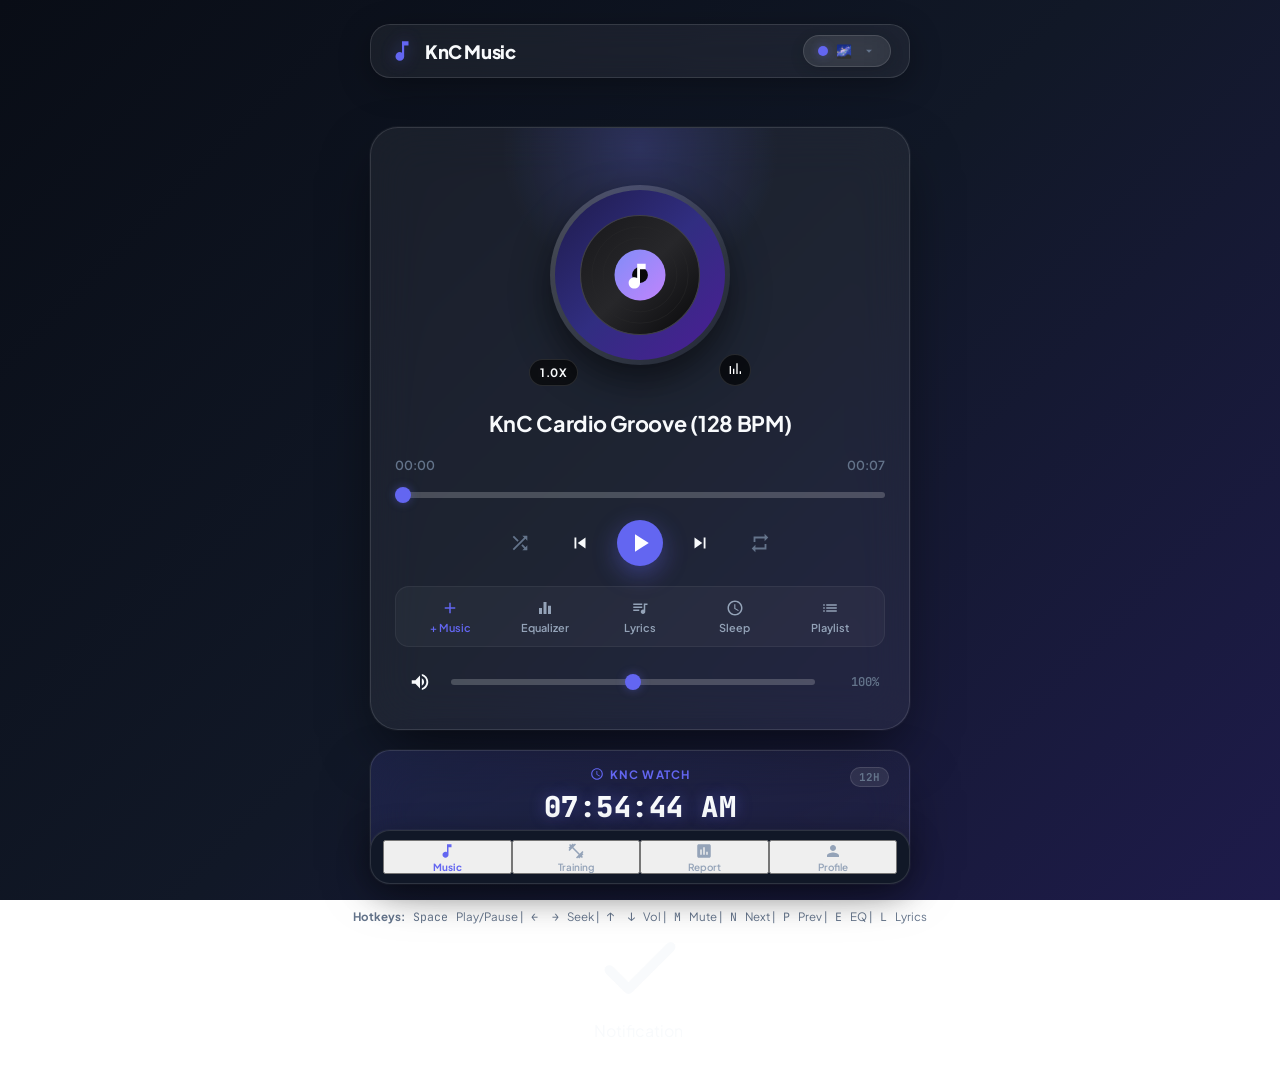
==== commit 5f4bbdaa: "Add cache buster query parameter to stylesheet and script links" ====
--- a/Music Player.html
+++ b/Music Player.html
@@ -14,7 +14,7 @@
     <link href="https://fonts.googleapis.com/css2?family=Plus+Jakarta+Sans:wght@300;400;500;600;700;800&family=JetBrains+Mono:wght@400;500;600;700&display=swap" rel="stylesheet">
 
     <!-- UNIFIED STYLESHEET -->
-    <link rel="stylesheet" href="styles.css">
+    <link rel="stylesheet" href="styles.css?v=2.0">
 </head>
 <body>
 
@@ -1278,6 +1278,6 @@
     </div>
 
     <!-- UNIFIED APPLICATION JAVASCRIPT -->
-    <script src="app.js"></script>
+    <script src="app.js?v=2.0"></script>
 </body>
 </html>
